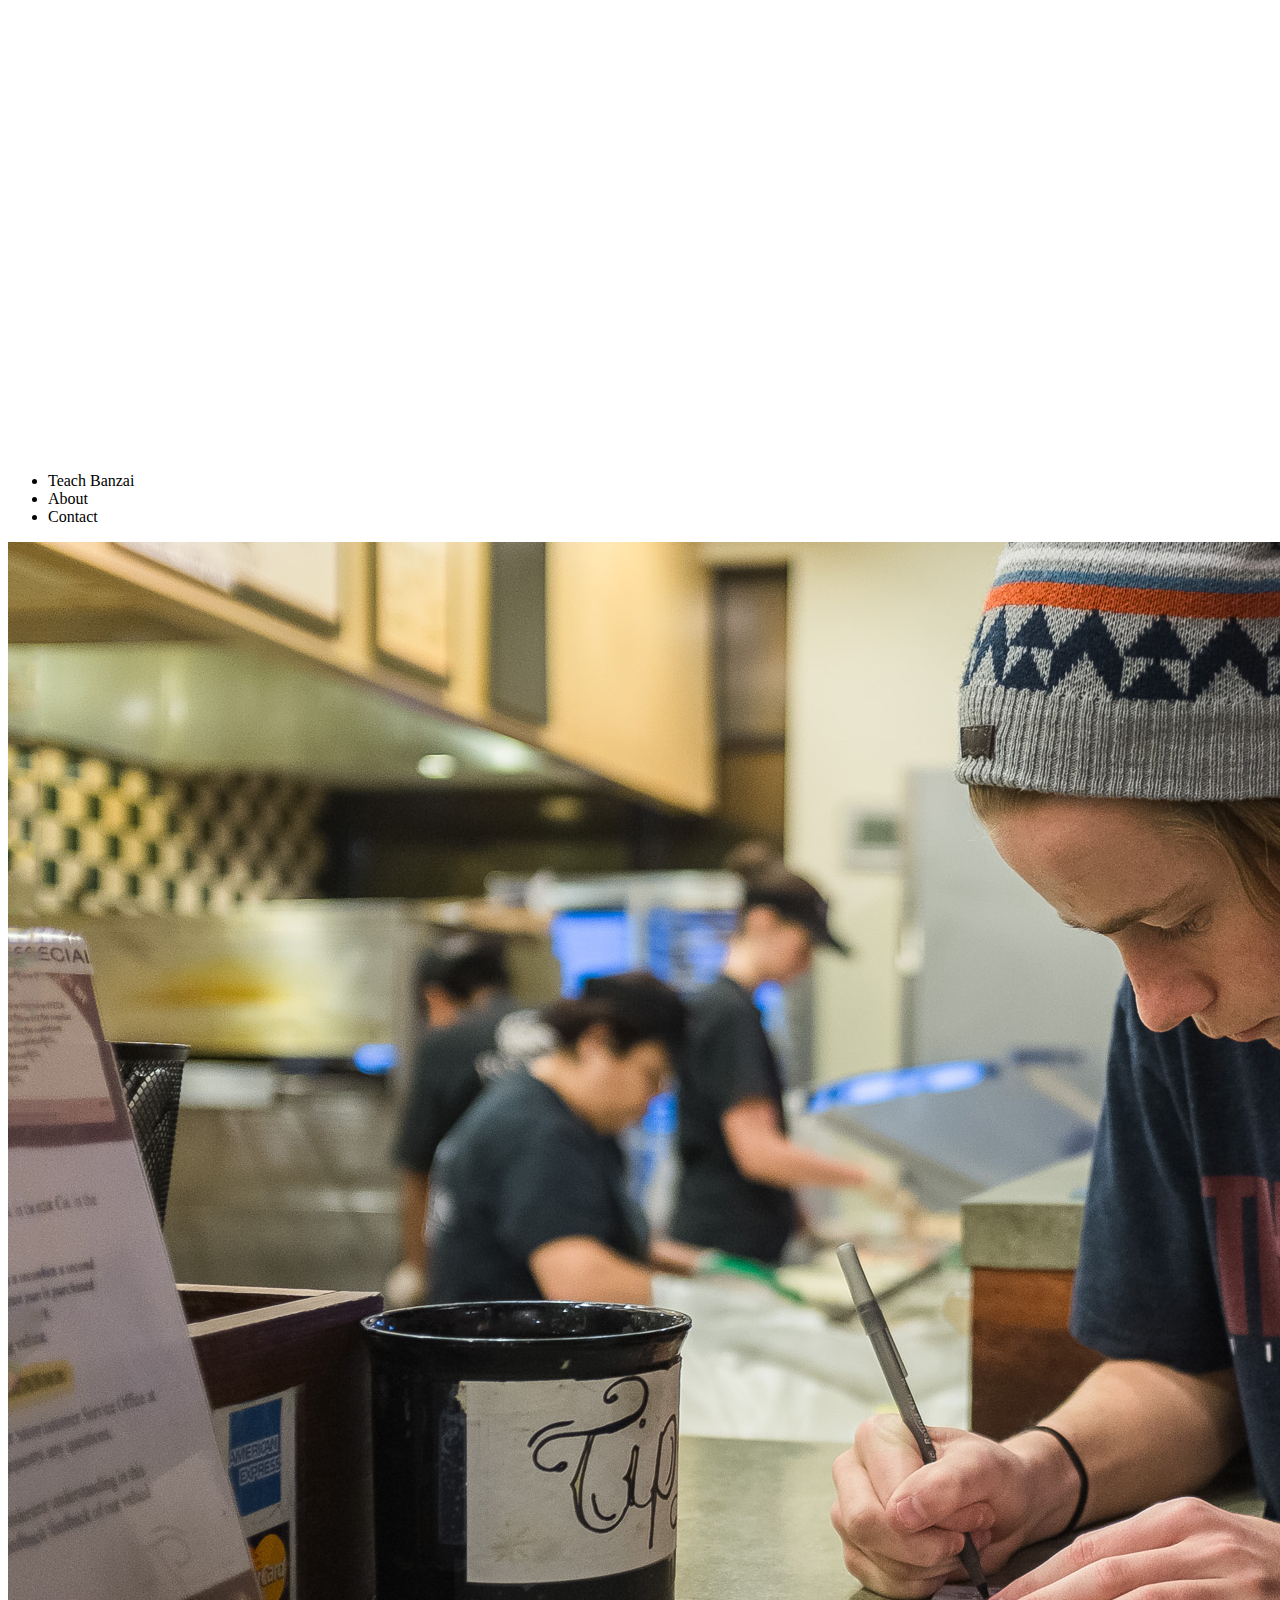
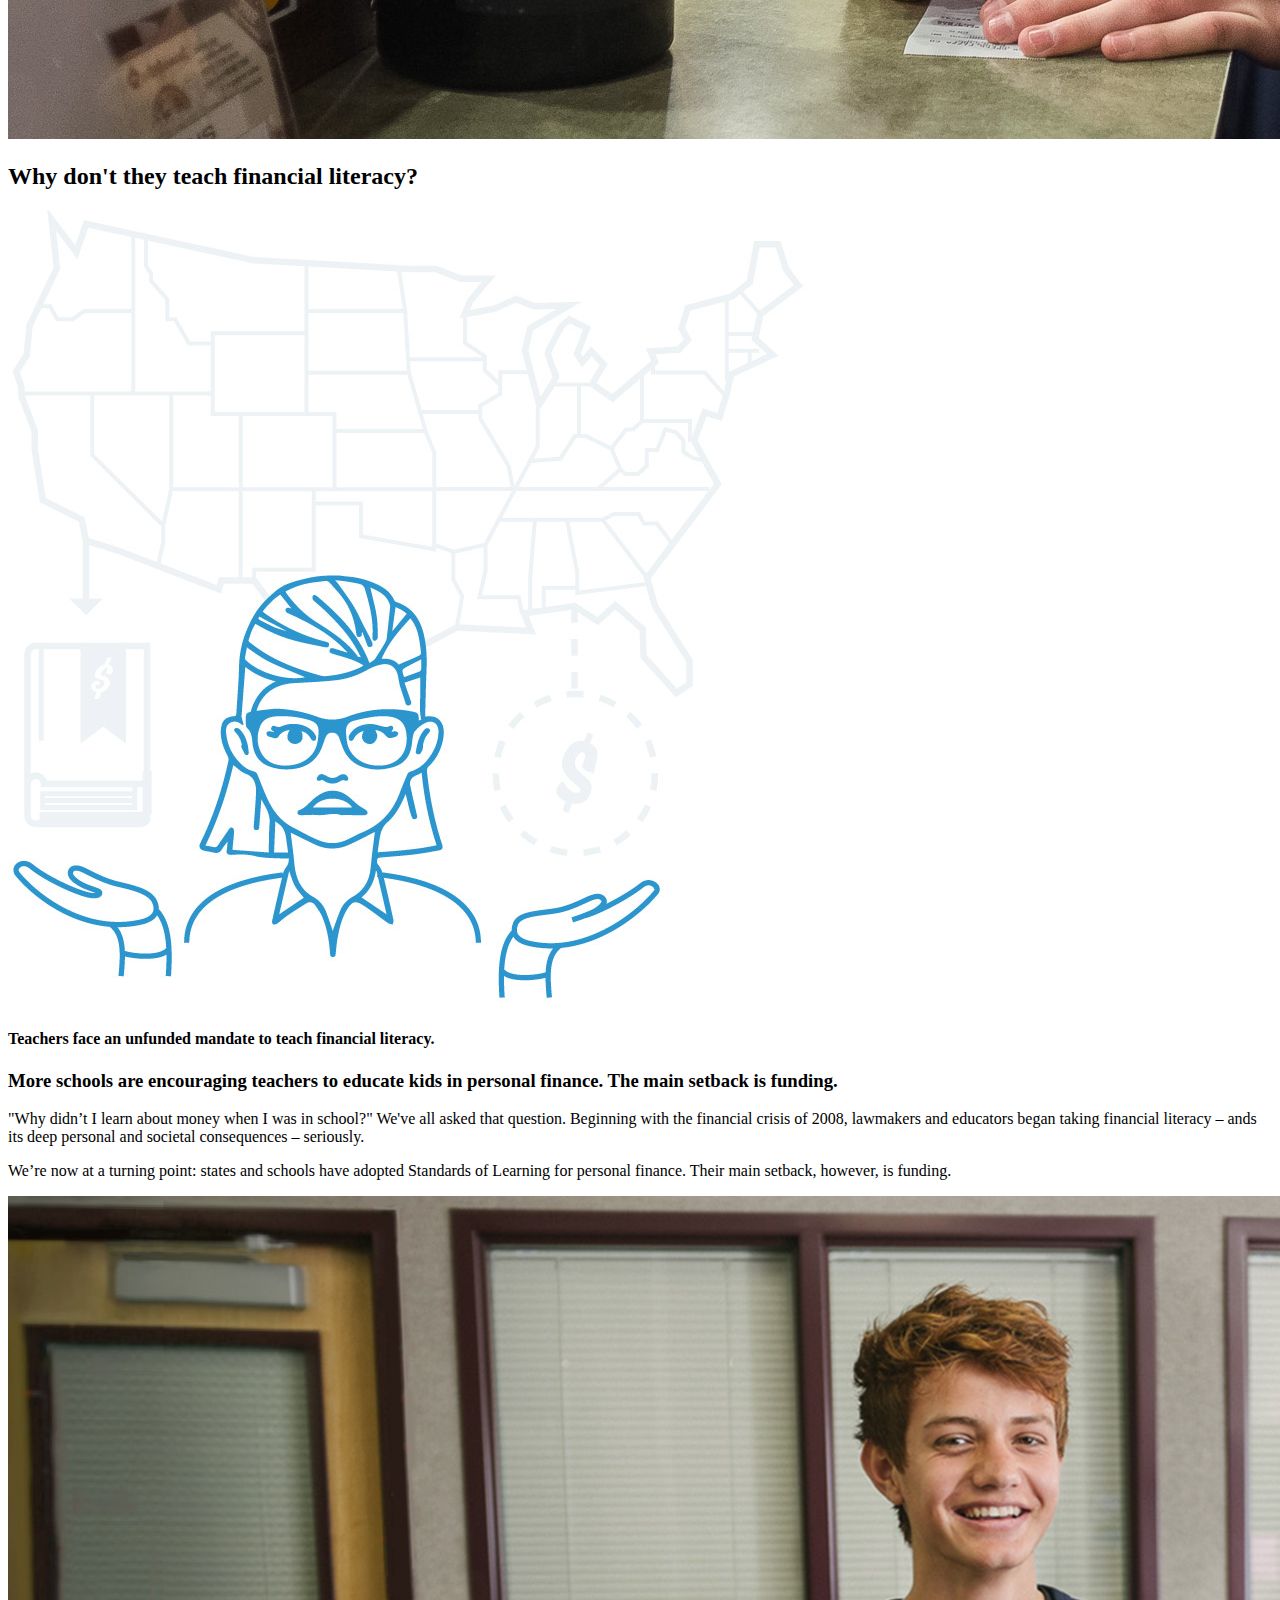
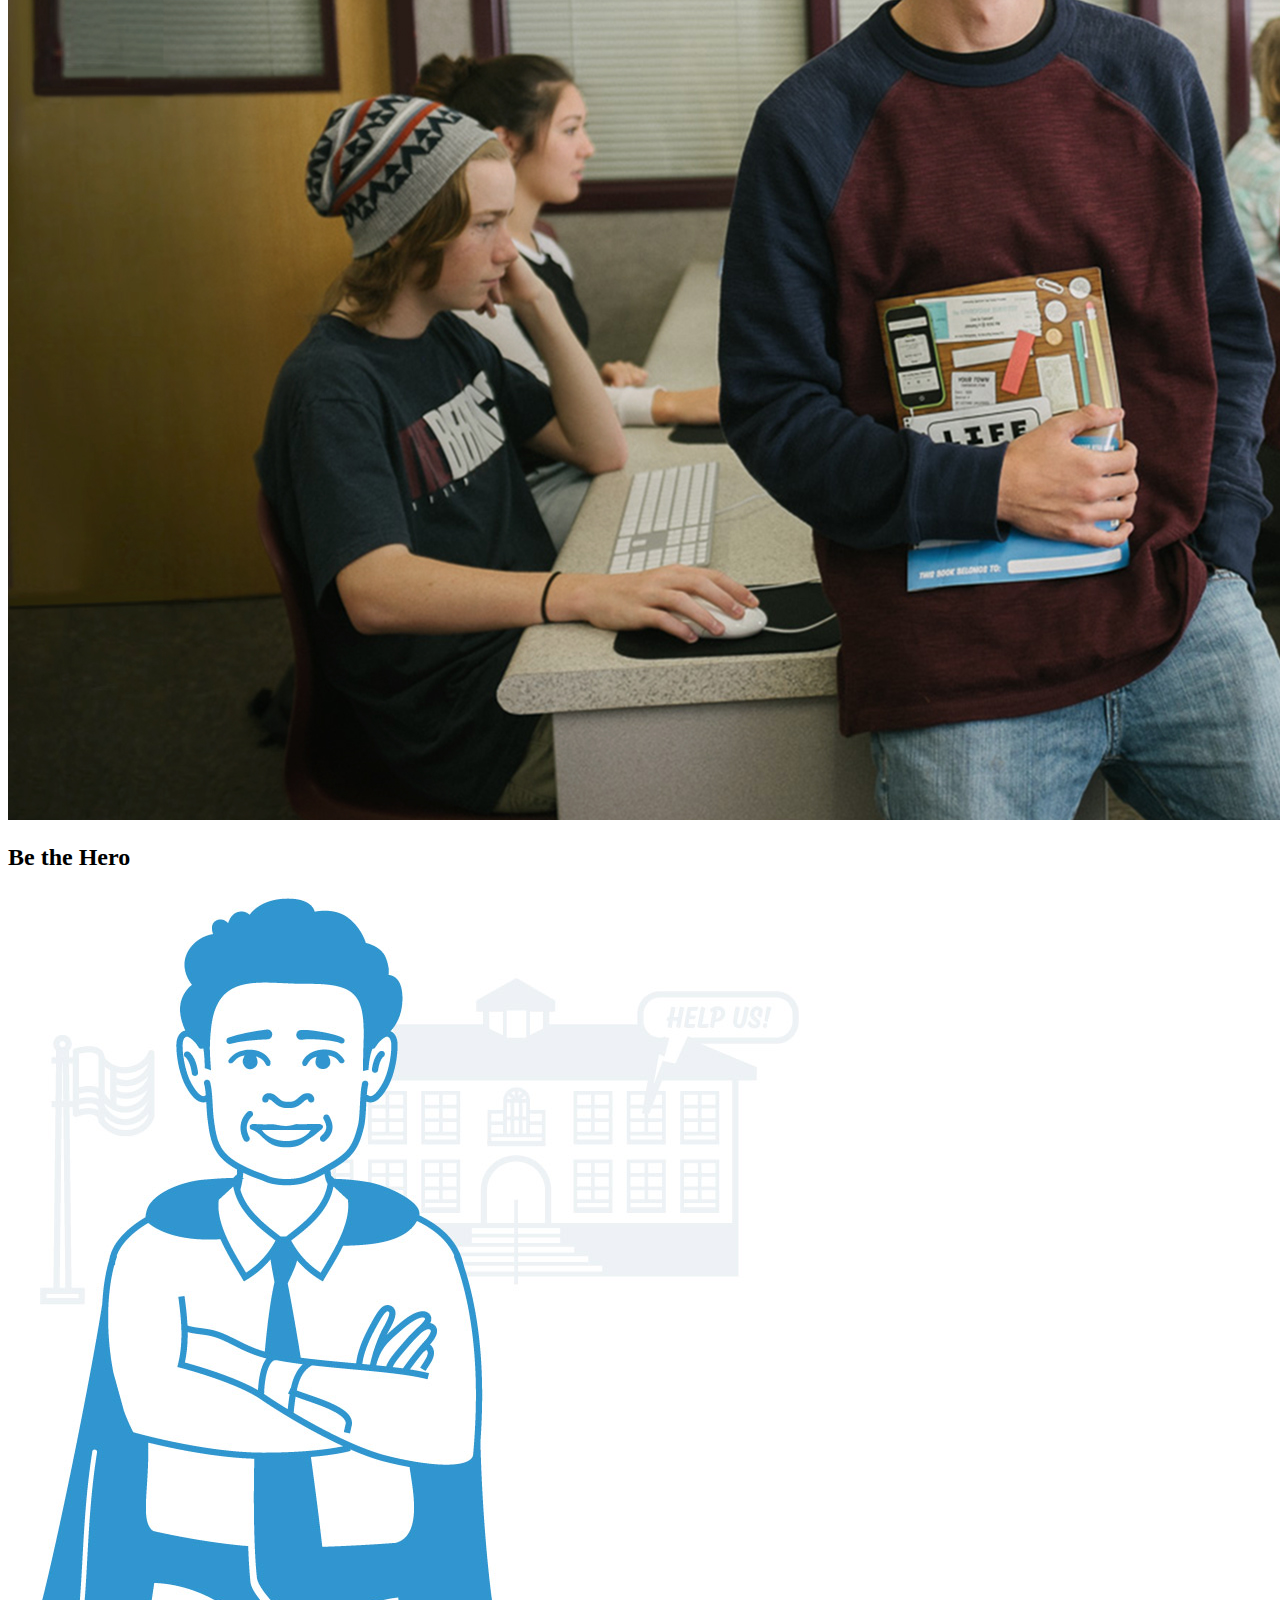
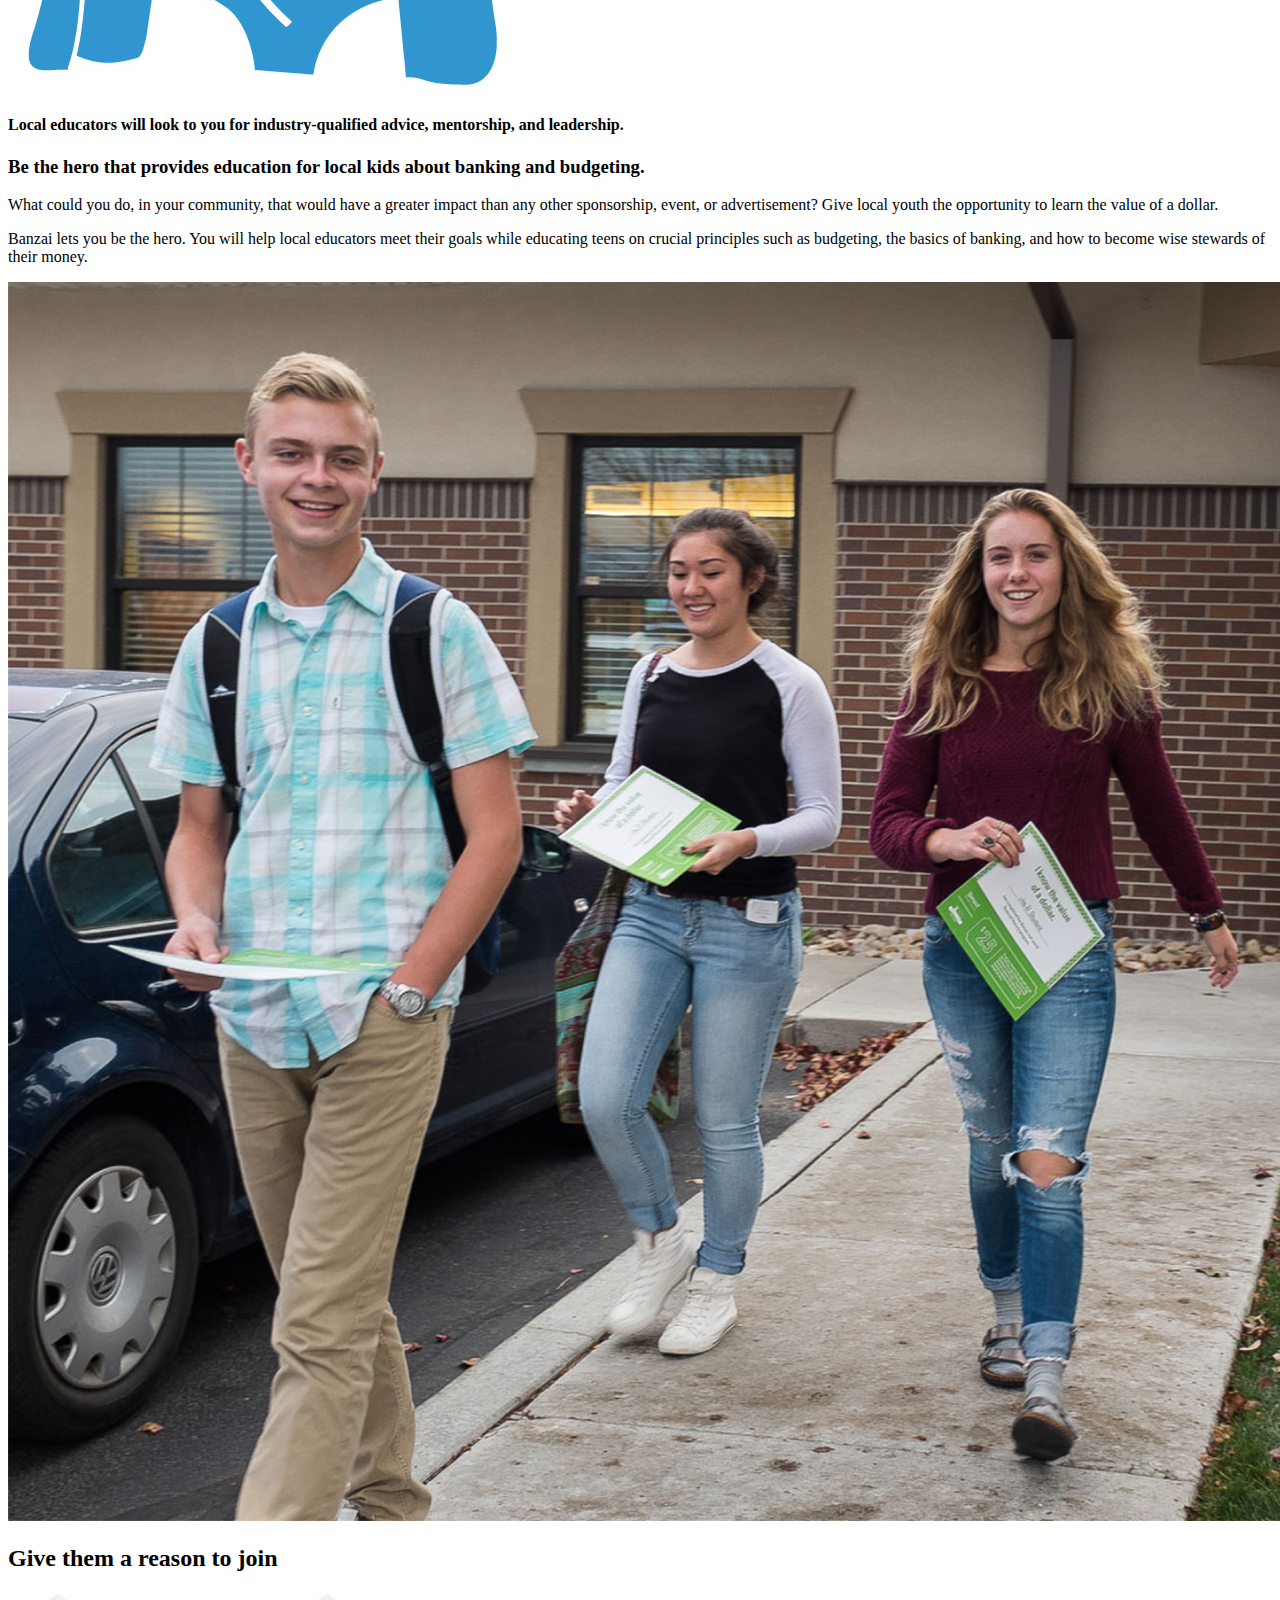
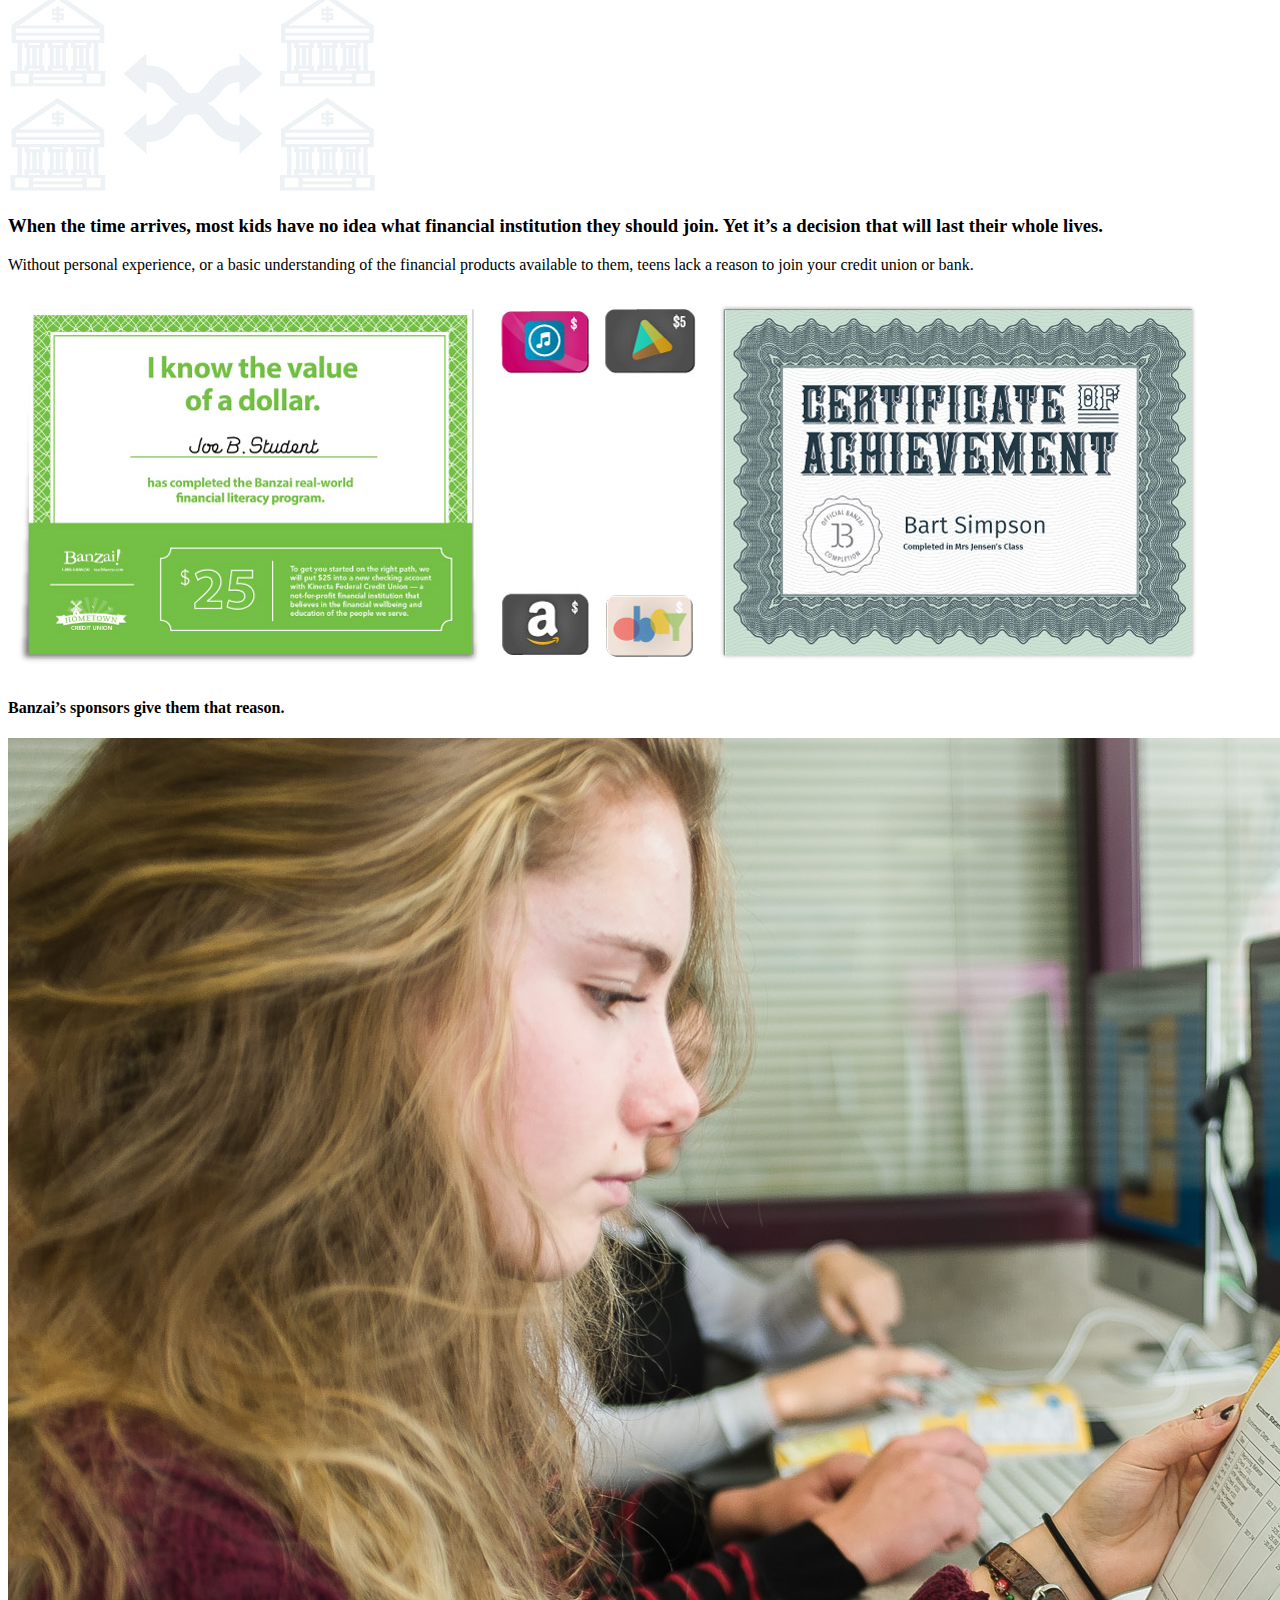
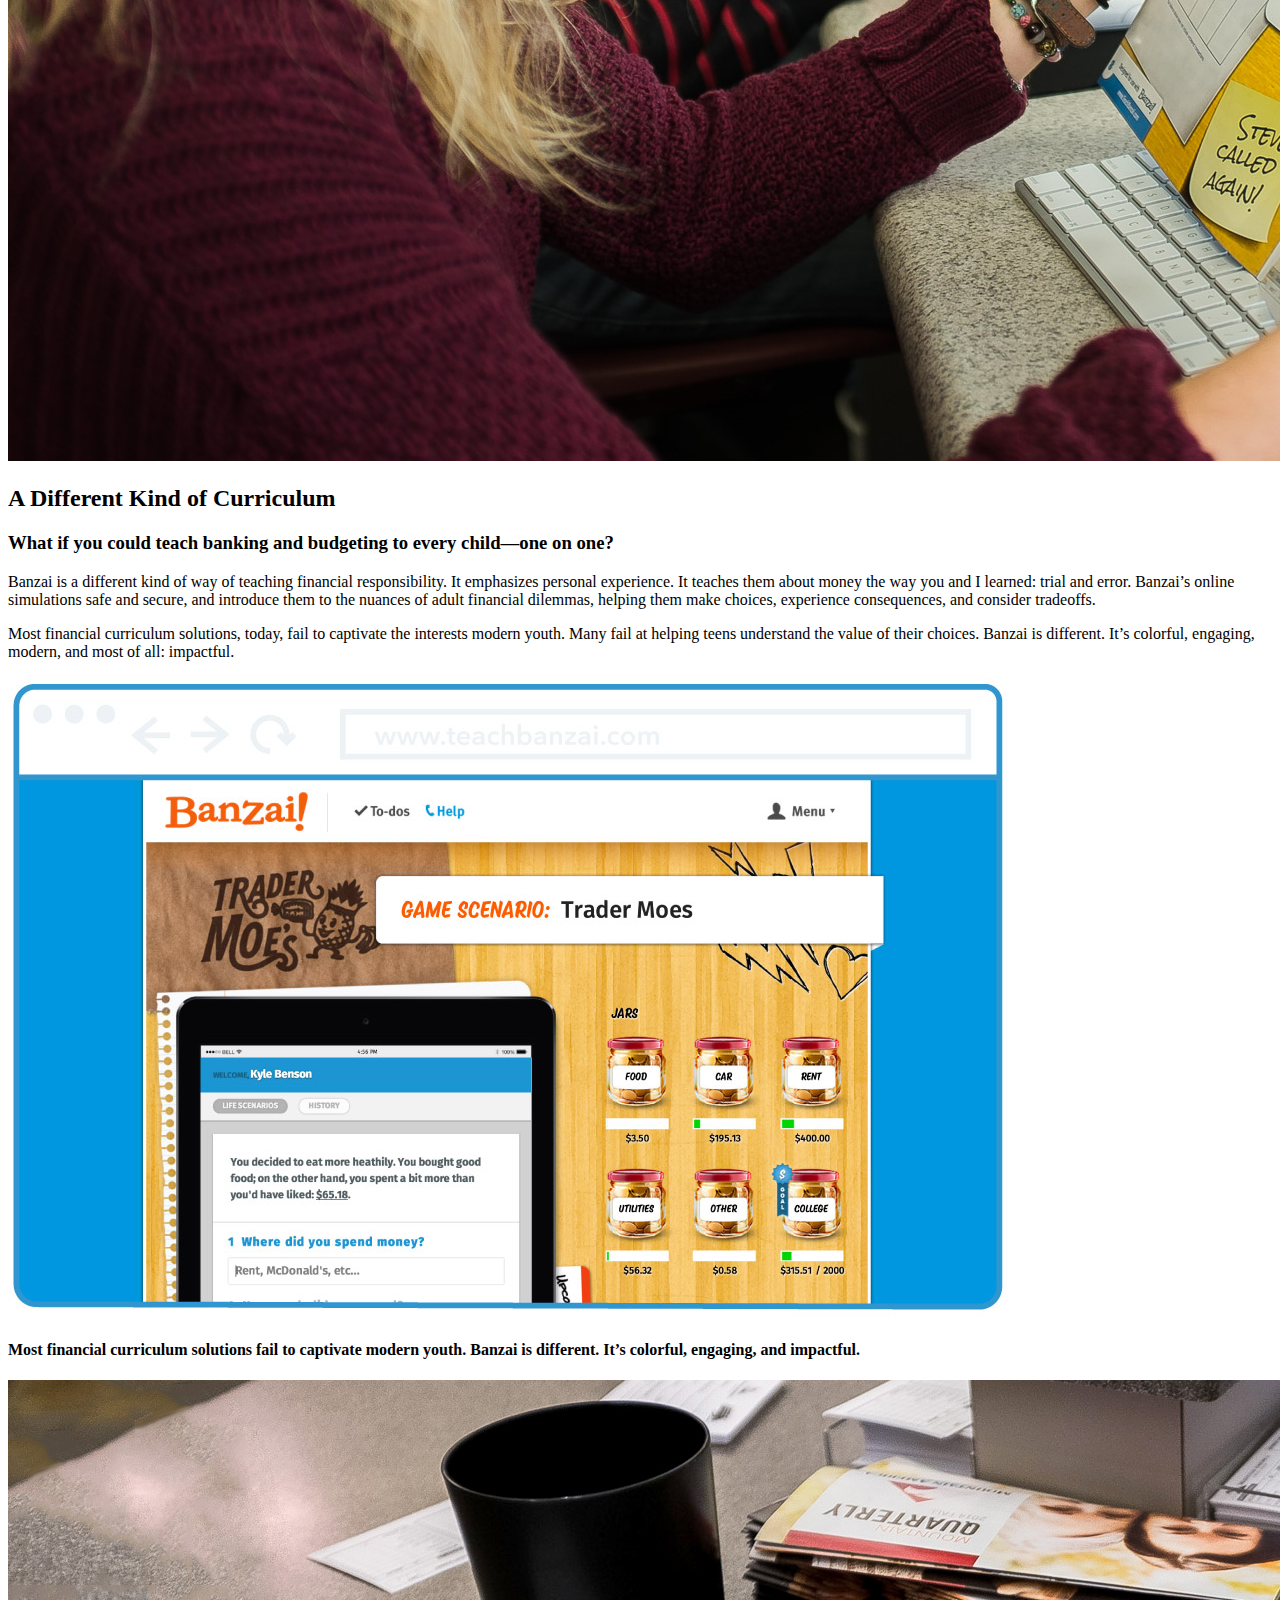
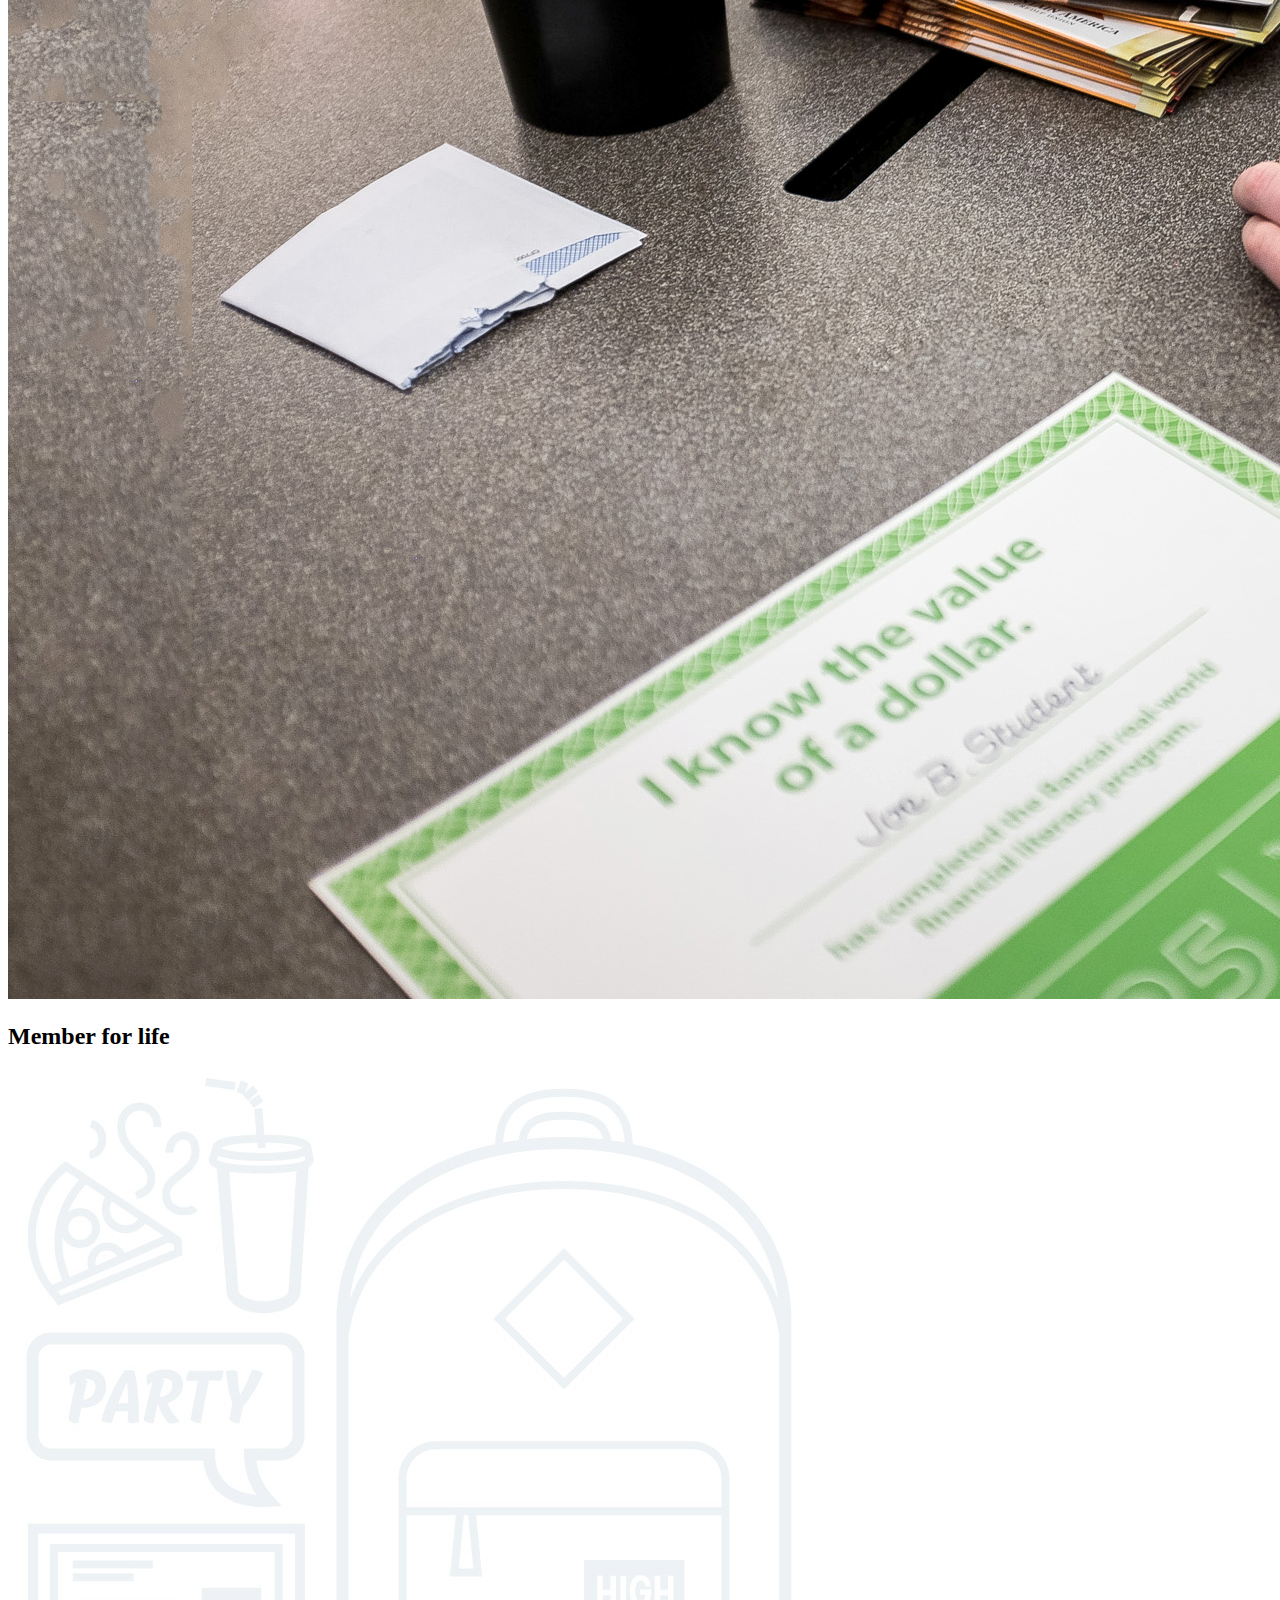
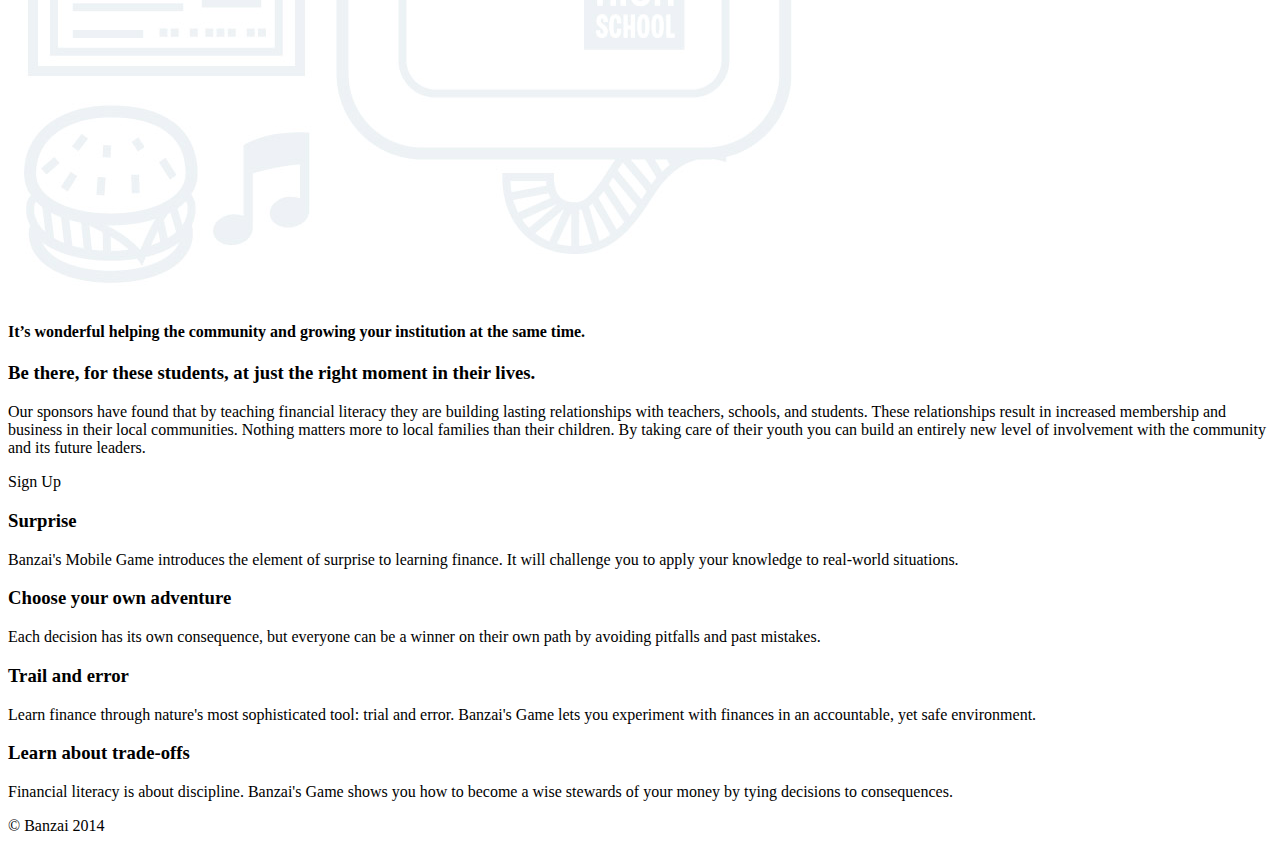
==== home.html @ 8061f5c5 "static site via php" ====
<!DOCTYPE html>
<html><head><meta http-equiv="Content-Type" content="text/html; charset=UTF-8">
    	<title>Banzai's The Game</title>
		
		<meta name="author" content="www.teachbanzai.com">
		<meta name="viewport" content="width=device-width initial-scale=1.0 maximum-scale=1.0 user-scalable=yes">
    	<link media="all" rel="stylesheet" href="http://www.kylewaynebenson.com/banzai/trial-sales/css/bootstrap.css">
    	<script src="./investigate_files/jquery.min.js"></script><style type="text/css"></style>
    	<script src="./investigate_files/carousel.js"></script>
	</head>
	<body class="home">
		<div class="wrap">
		<header class="header">
			<div class="container">
				<img class="logo" src="./investigate_files/logo.svg">
				<nav class="nav">
					<ul>
						<li><a>Teach Banzai</a></li>
						<li><a>About</a></li>
						<li><a>Contact</a></li>
					</ul>
				</nav>
			</div>
		</header>
		<article id="teach-financial-literacy">
			<section class="hero">
				<img src="./investigate_files/teach-financial-literacy.jpg">
				<div class="hero-text">
					<div class="container">
						<i class="bz bz-2x bz-book"></i>
						<h2 class="h1">Why don't they teach financial literacy?</h2>
					</div>
				</div>
			</section>
			<section class="container">
				<div class="row">
					<div class="col-md-7">
						<img class="max-width" src="./investigate_files/foot-financial-literacy.jpg">
						<div class="subtitle">
							<h4>Teachers face an unfunded mandate to teach financial literacy.</h4>
						</div>
					</div>
					<div class="col-md-5">
						<h3>More schools are encouraging teachers to educate kids in personal finance. The main setback is funding.
						</h3>
						<p>"Why didn’t I learn about money when I was in school?" We've all asked that question. Beginning with the financial crisis of 2008, lawmakers and educators began taking financial literacy – ands its deep personal and societal consequences – seriously.</p>
						<p>We’re now at a turning point: states and schools have adopted Standards of Learning for personal finance. Their main setback, however, is funding.</p>
					</div>
				</div>
			</section>
		</article>
		<article id="be-the-hero">
			<section class="hero">
				<img src="./investigate_files/be-the-hero.jpg">
				<div class="hero-text">
					<div class="container">
						<i class="bz bz-2x bz-banzai-favicon"></i>
						<h2 class="h1">Be the Hero</h2>
					</div>
				</div>
			</section>
			<section class="container">
				<div class="row">
					<div class="col-md-7">
						<img class="max-width" src="./investigate_files/foot-be-the-hero.jpg">
						<div class="subtitle">
							<h4>Local educators will look to you for industry-qualified advice, mentorship, and leadership.</h4>
						</div>
					</div>
					<div class="col-md-5">
						<h3>Be the hero that provides education for local kids about banking and budgeting.
						</h3>
						<p>What could you do, in your community, that would have a greater impact than any other sponsorship, event, or advertisement? Give local youth the opportunity to learn the value of a dollar.</p>
						<p>Banzai lets you be the hero. You will  help local educators meet their goals while educating teens on crucial principles such as budgeting, the basics of banking, and how to become wise stewards of their money.</p>
					</div>
				</div>
			</section>
		</article>
		<article id="reason-to-join">
			<section class="hero">
				<img src="./investigate_files/reason-to-join.jpg">
				<div class="hero-text">
					<div class="container">
						<i class="bz bz-2x bz-check"></i>
						<h2 class="h1">Give them a reason to join</h2>
					</div>
				</div>
			</section>
		<section class="container">
				<div class="top-box">
					<div class="row">
						<div class="col-sm-5">
							<img class="max-width" src="./investigate_files/top-reason-to-join.jpg">
						</div>
						<div class="col-sm-7">
							<h3>When the time arrives, most kids have no idea what financial institution they should join. Yet it’s a decision that will last their whole lives.
							</h3>
						</div>
					</div>
				</div>
				<p>Without personal experience, or a basic understanding of the financial products available to them, teens lack a reason to join your credit union or bank.</p>
			</section>
			<footer class="container">
				<img src="./investigate_files/foot-reason-to-join.jpg">
				<div class="footer-box">
					<h4>Banzai’s sponsors give them that reason.</h4>
				</div>
			</footer>
		</article>
		<article id="curriculum">
			<section class="hero">
				<img src="./investigate_files/curriculum.jpg">
				<div class="hero-text">
					<div class="container">
						<i class="bz bz-2x bz-rocket-launch"></i>
						<h2 class="h1">A Different Kind of Curriculum</h2>
					</div>
				</div>
			</section>
			<section class="container">
				<div class="row">
					<div class="col-md-5">
						<h3>What if you could teach banking and budgeting to every child—one on one?
						</h3>
						<p>Banzai is a different kind of way of teaching financial responsibility. It emphasizes personal experience. It teaches them about money the way you and I learned: trial and error. Banzai’s online simulations safe and secure, and introduce them to the nuances of adult financial dilemmas, helping them make choices, experience consequences, and consider tradeoffs.</p>
						<p>Most financial curriculum solutions, today, fail to captivate the interests modern youth. Many fail at helping teens understand the value of their choices. Banzai is different. It’s colorful, engaging, modern, and most of all: impactful.</p>
					</div>
					<div class="col-md-7">
						<img src="./investigate_files/foot-curriculum.jpg">
						<div class="subtitle">
							<h4>Most financial curriculum 
							solutions fail to captivate modern youth. Banzai is different. It’s colorful, engaging, and impactful.</h4>
						</div>
					</div>
				</div>
			</section>
		</article>
		<article id="member-for-life">
			<section class="hero">
				<img src="./investigate_files/member-for-life.jpg">
				<div class="hero-text">
					<div class="container">
						<i class="bz bz-2x bz-heart"></i>
						<h2 class="h1">Member for life</h2>
					</div>
				</div>
			</section>
			<section class="container">
				<div class="row">
					<div class="col-md-7">
						<img class="max-width" src="./investigate_files/foot-life.jpg">
						<div class="subtitle">
							<h4>It’s wonderful helping the community and growing your institution at the same time.</h4>
						</div>
					</div>
					<div class="col-md-5">
						<h3>Be there, for these students, at just the right moment in their lives.
						</h3>
						<p>Our sponsors have found that by teaching financial literacy they are building lasting relationships with teachers, schools, and students. These relationships result in increased membership and business in their local communities. Nothing matters more to local families than their children. By taking care of their youth you can build an entirely new level of involvement with the community and its future leaders.</p>
					</div>
				</div>
			</section>
		</article>
		<footer class="footer-email">
			<div class="container">
				<section class="box">
					<a class="btn btn-xl">Sign Up</a>
				</section><!-- End Box -->
			</div>
		</footer>
		<footer class="footer-faq">
			<div class="container">
				<h3>Surprise</h3>
				<p>Banzai's Mobile Game introduces the element of surprise to learning finance. It will challenge you to apply your knowledge to real-world situations.</p>
				<h3>Choose your own adventure</h3>
				<p>Each decision has its own consequence, but everyone can  be a winner on their own path by avoiding pitfalls and past mistakes.</p>
				<h3>Trail and error</h3>
				<p>Learn finance through nature's most sophisticated tool: trial and error. Banzai's Game lets you experiment with finances in an accountable, yet safe environment.</p>
				<h3>Learn about trade-offs</h3>
				<p>Financial literacy is about discipline. Banzai's Game shows you how to become a wise stewards of your money by tying decisions to consequences.</p>
			</div>
			<p class="copy text-center">© Banzai 2014</p>
		</footer>
	</div>
	
</body></html>
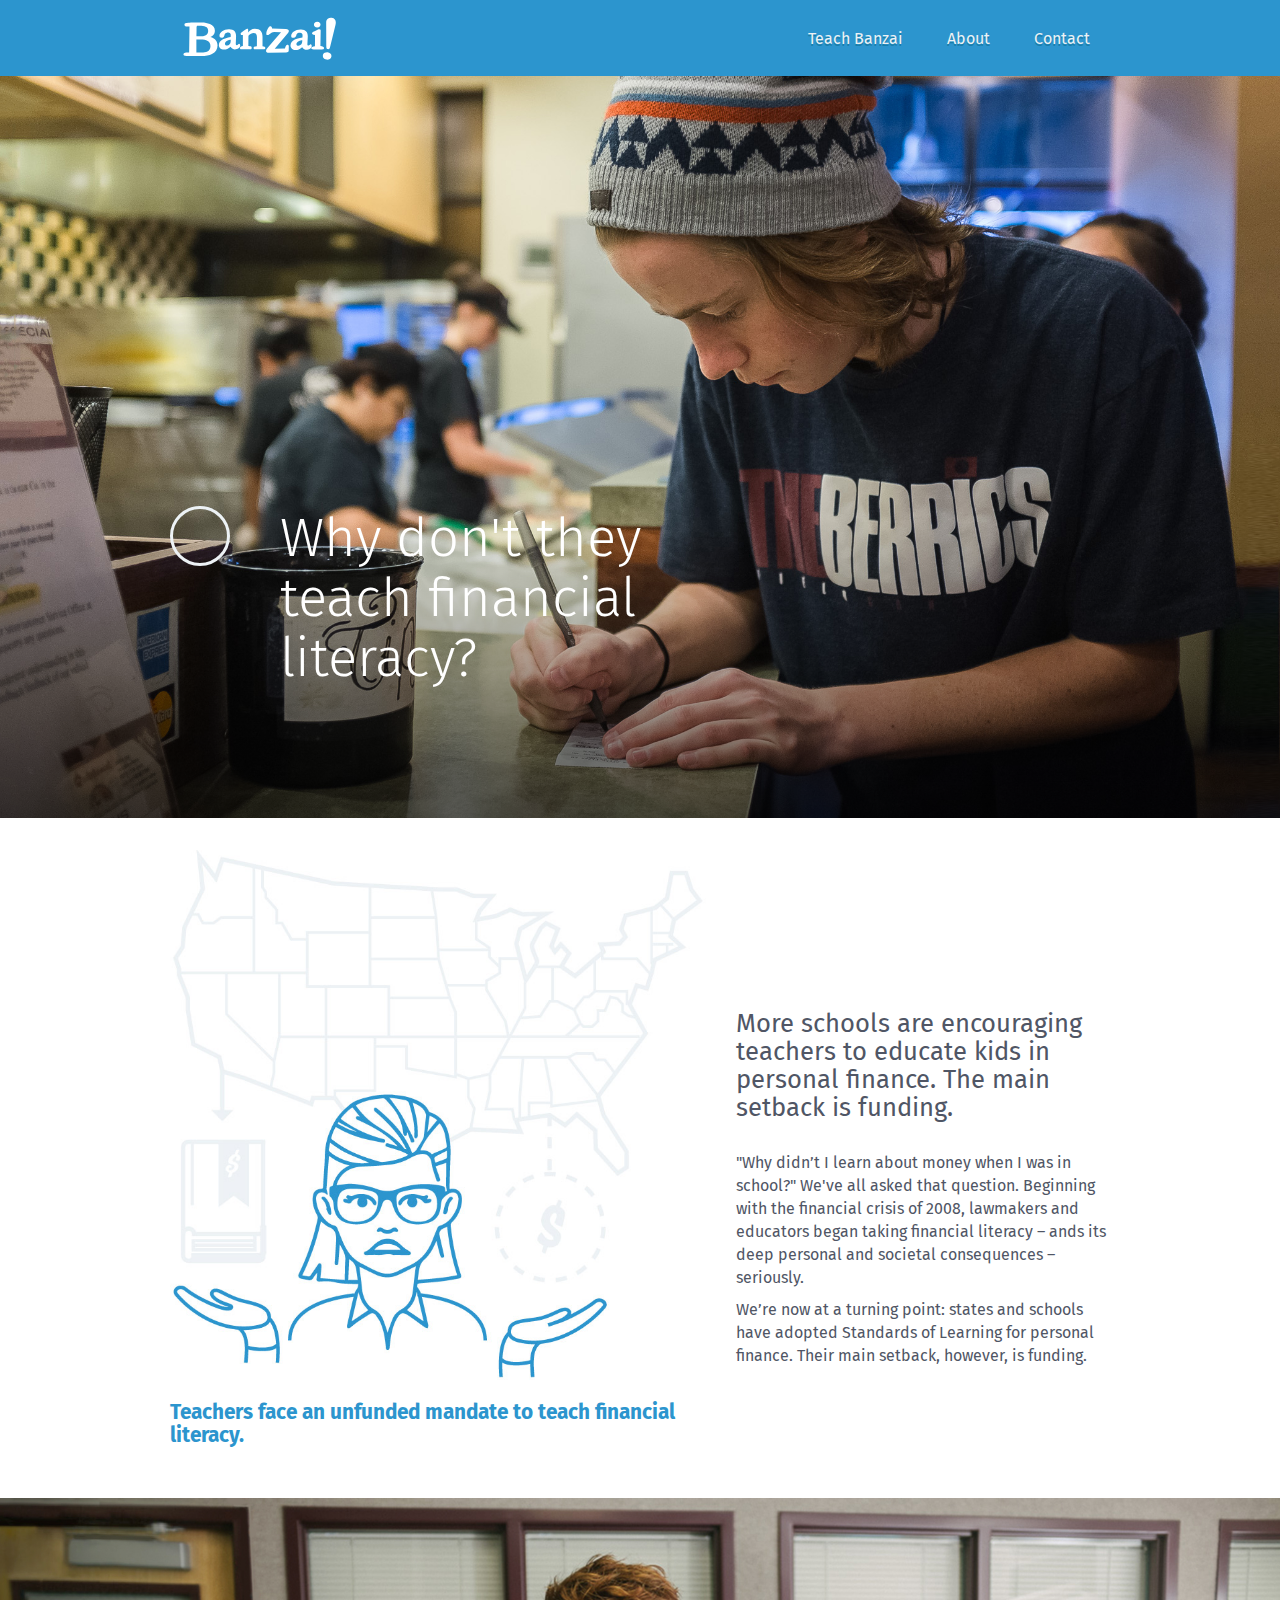
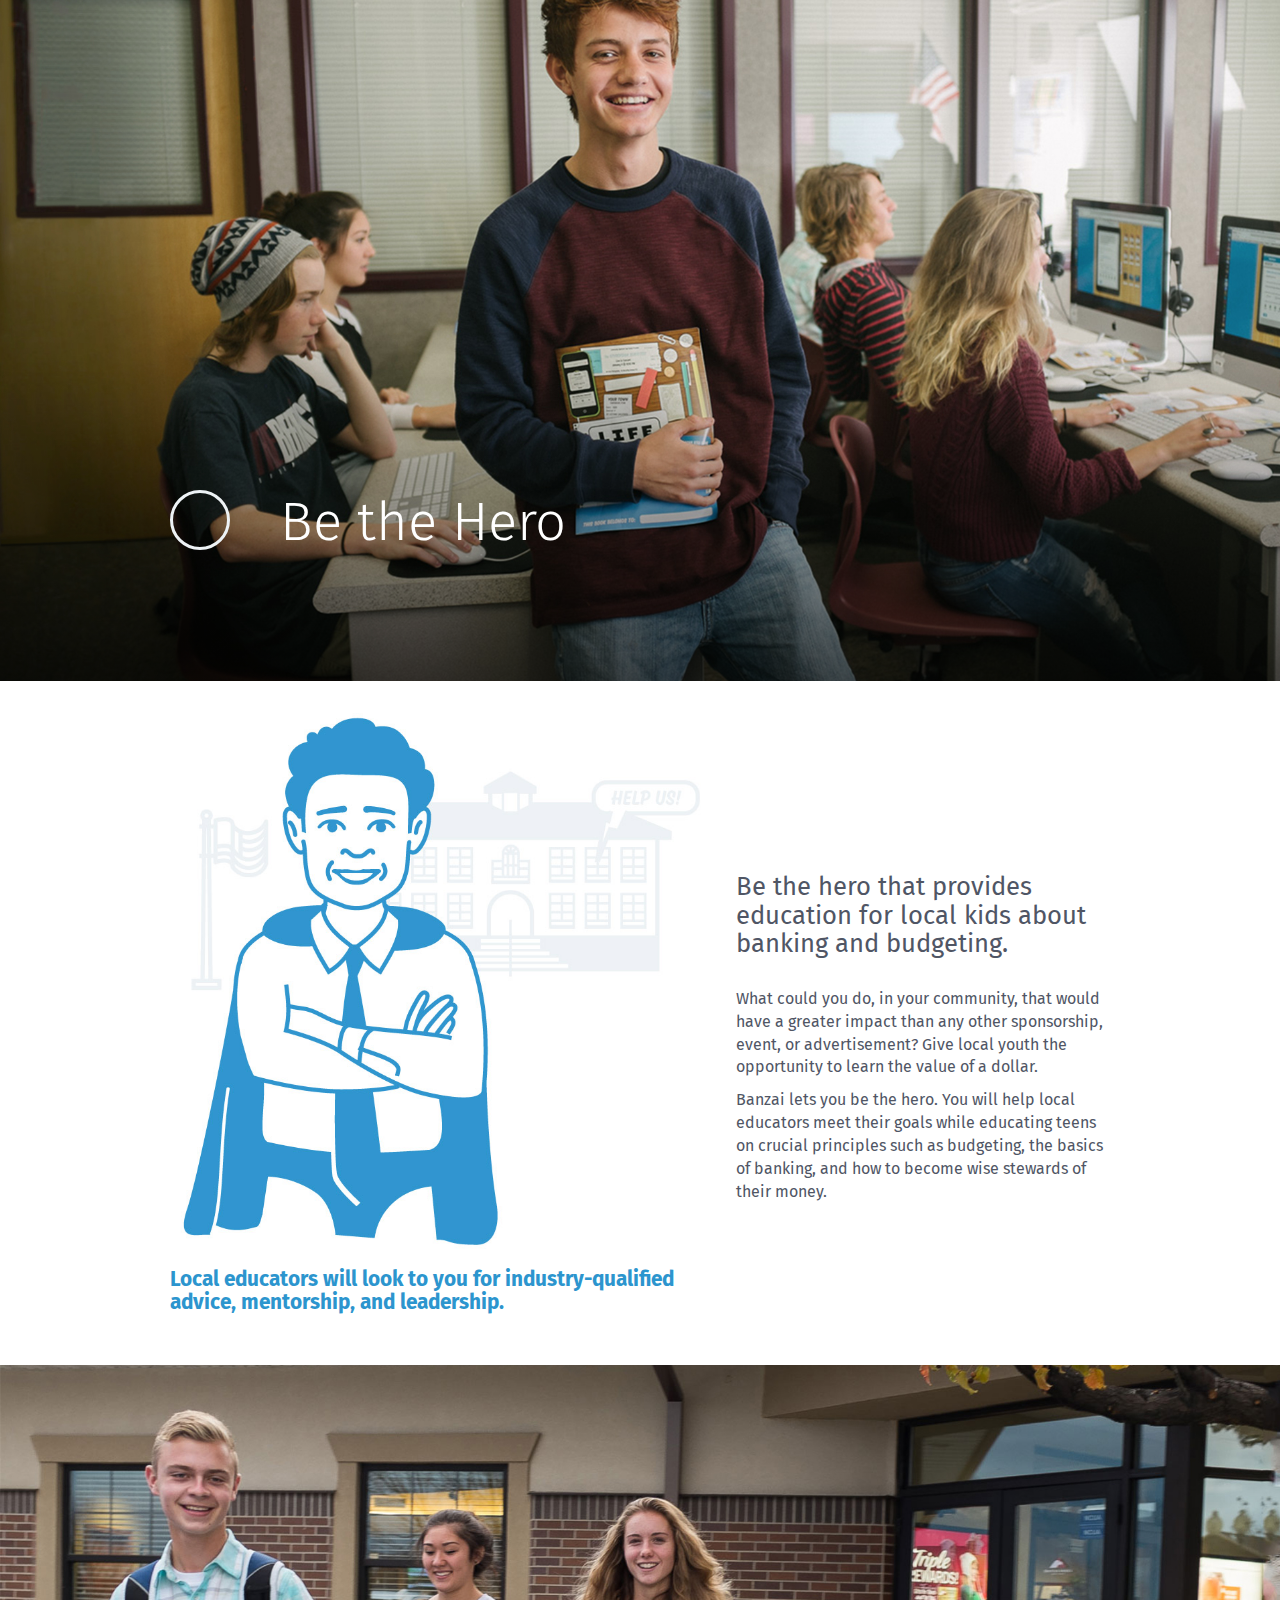
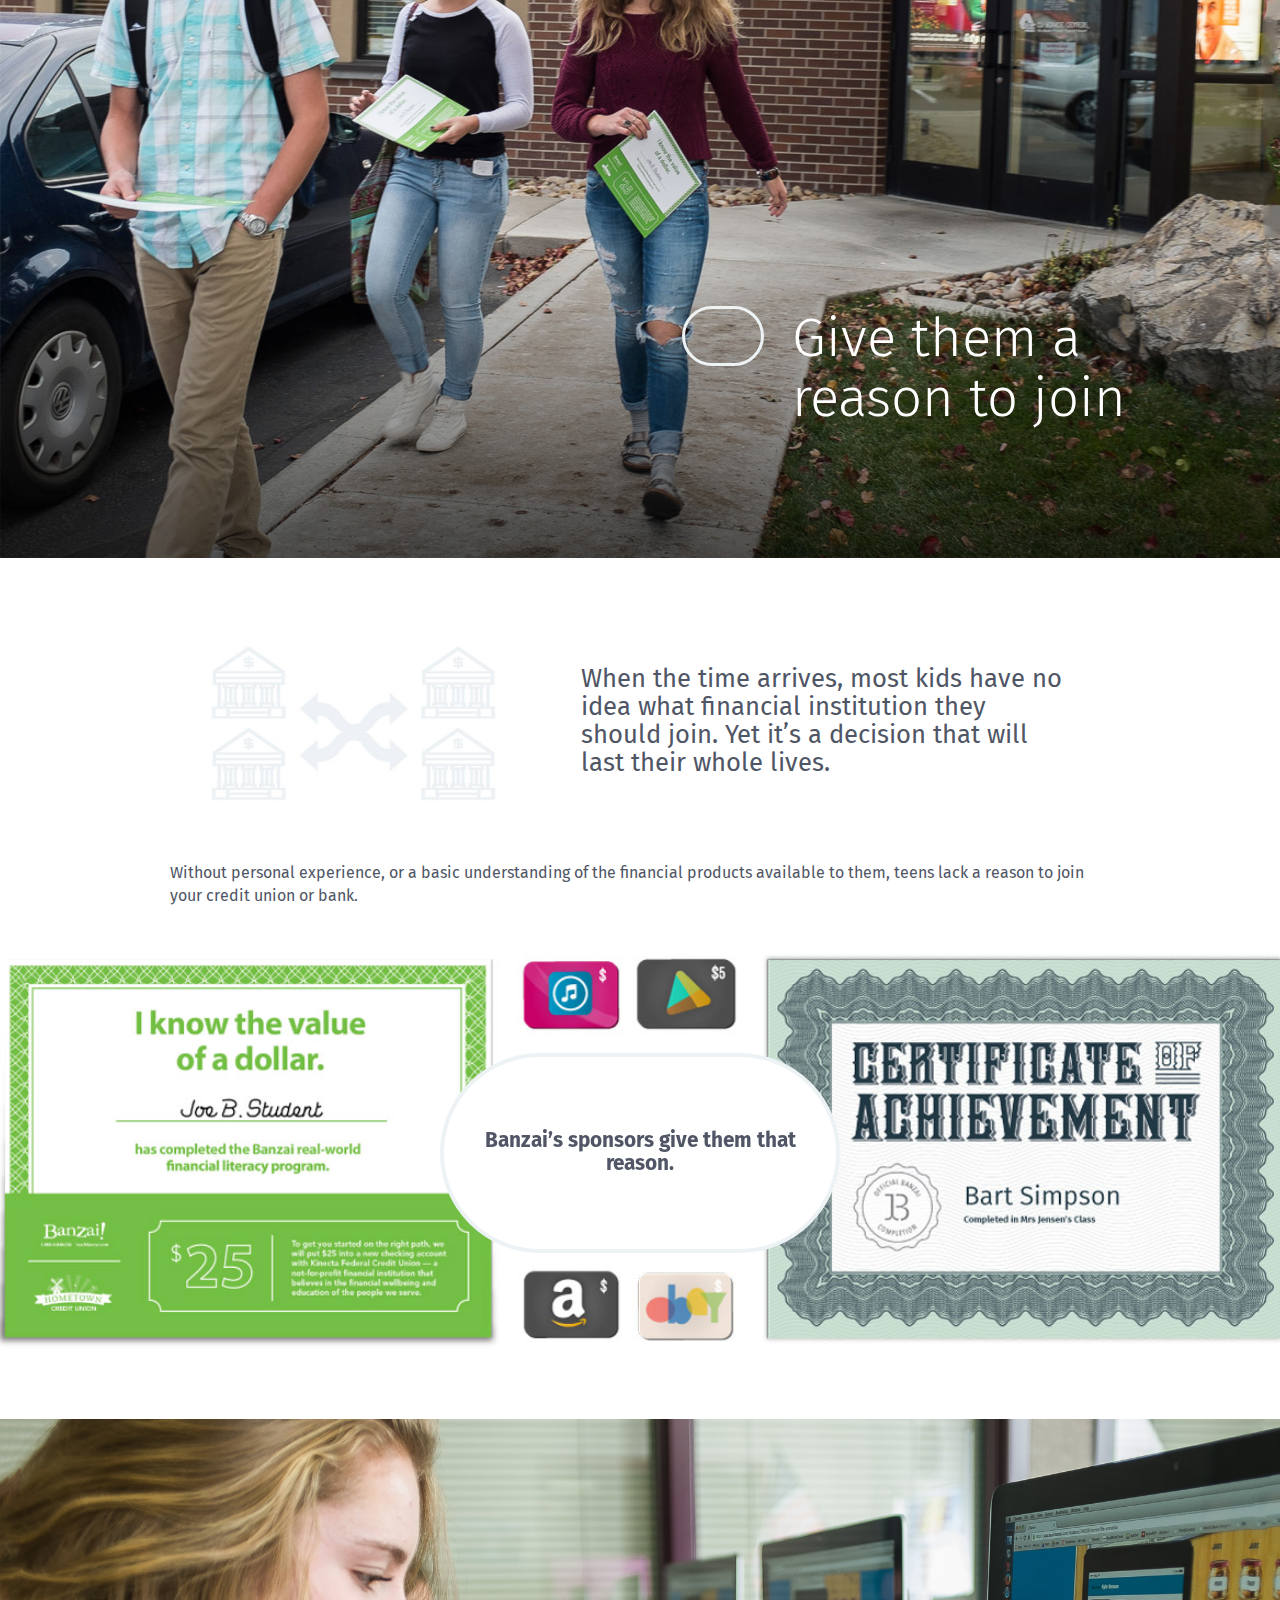
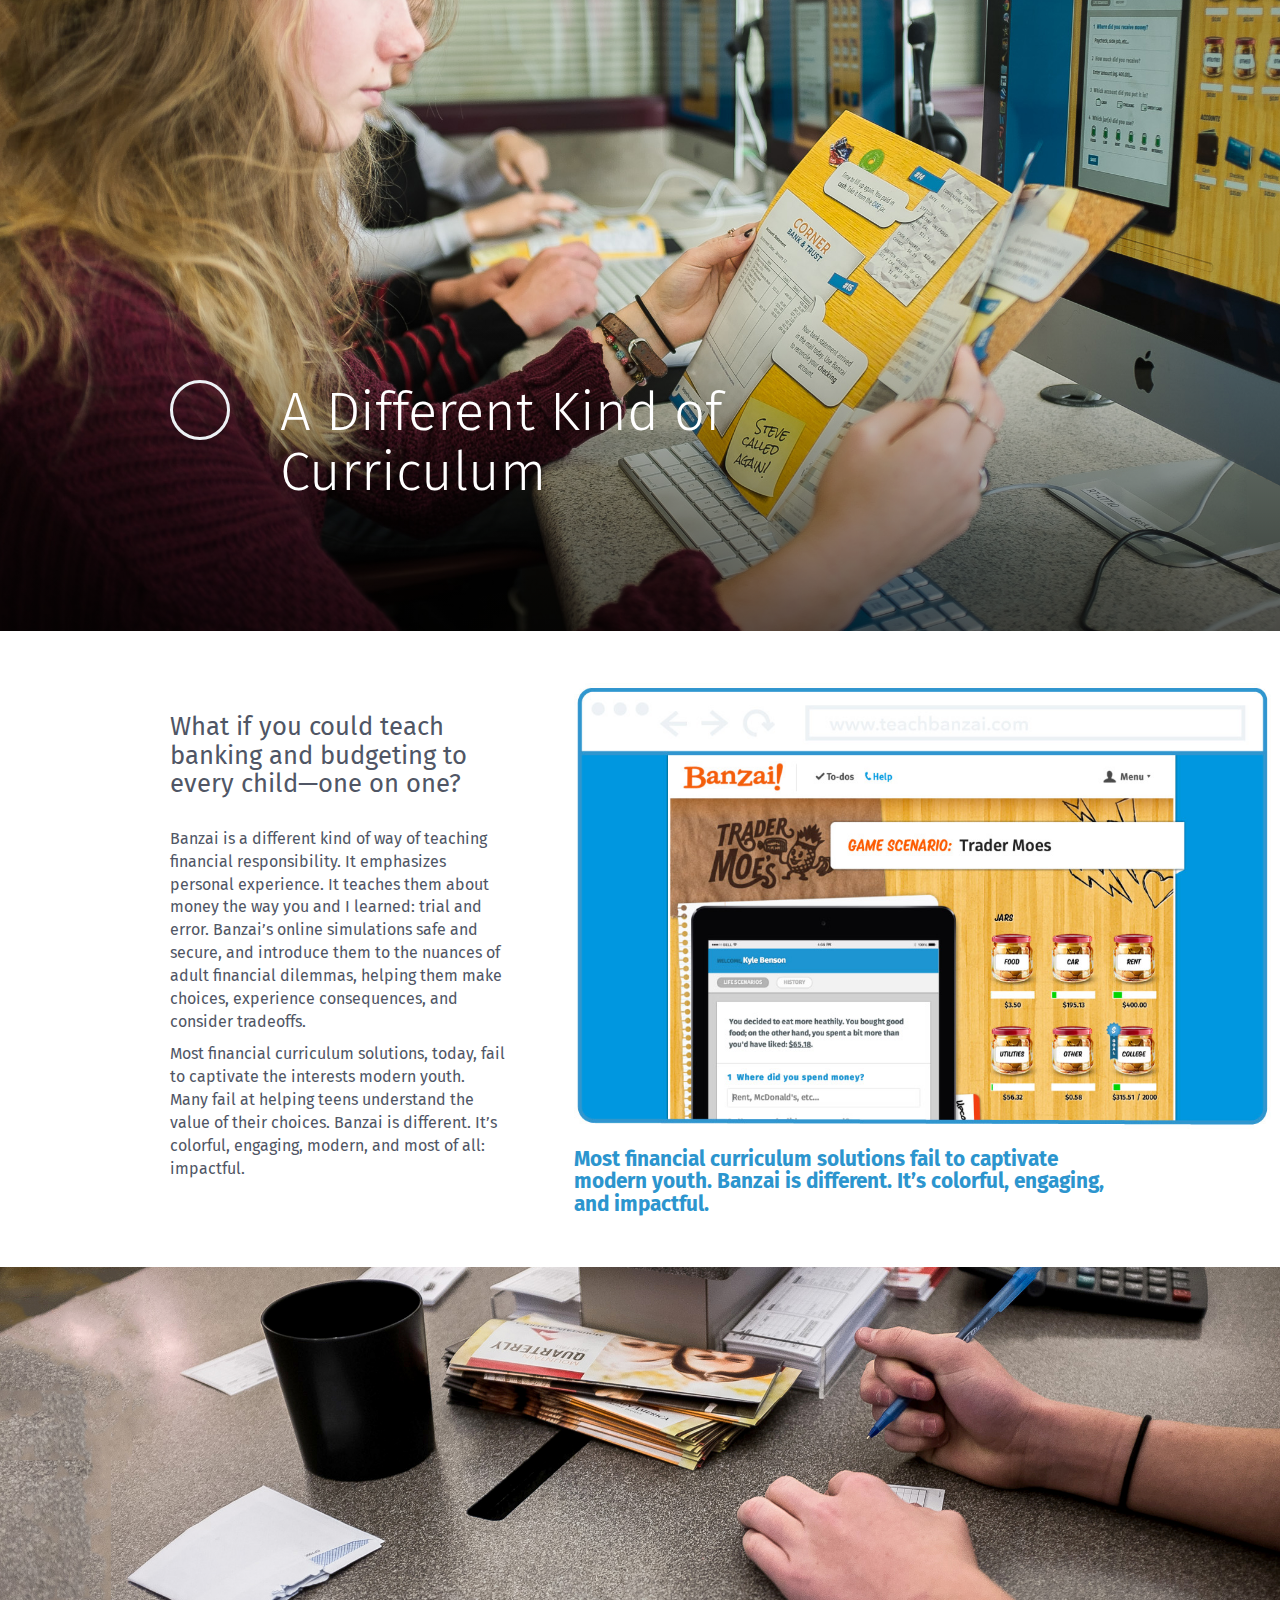
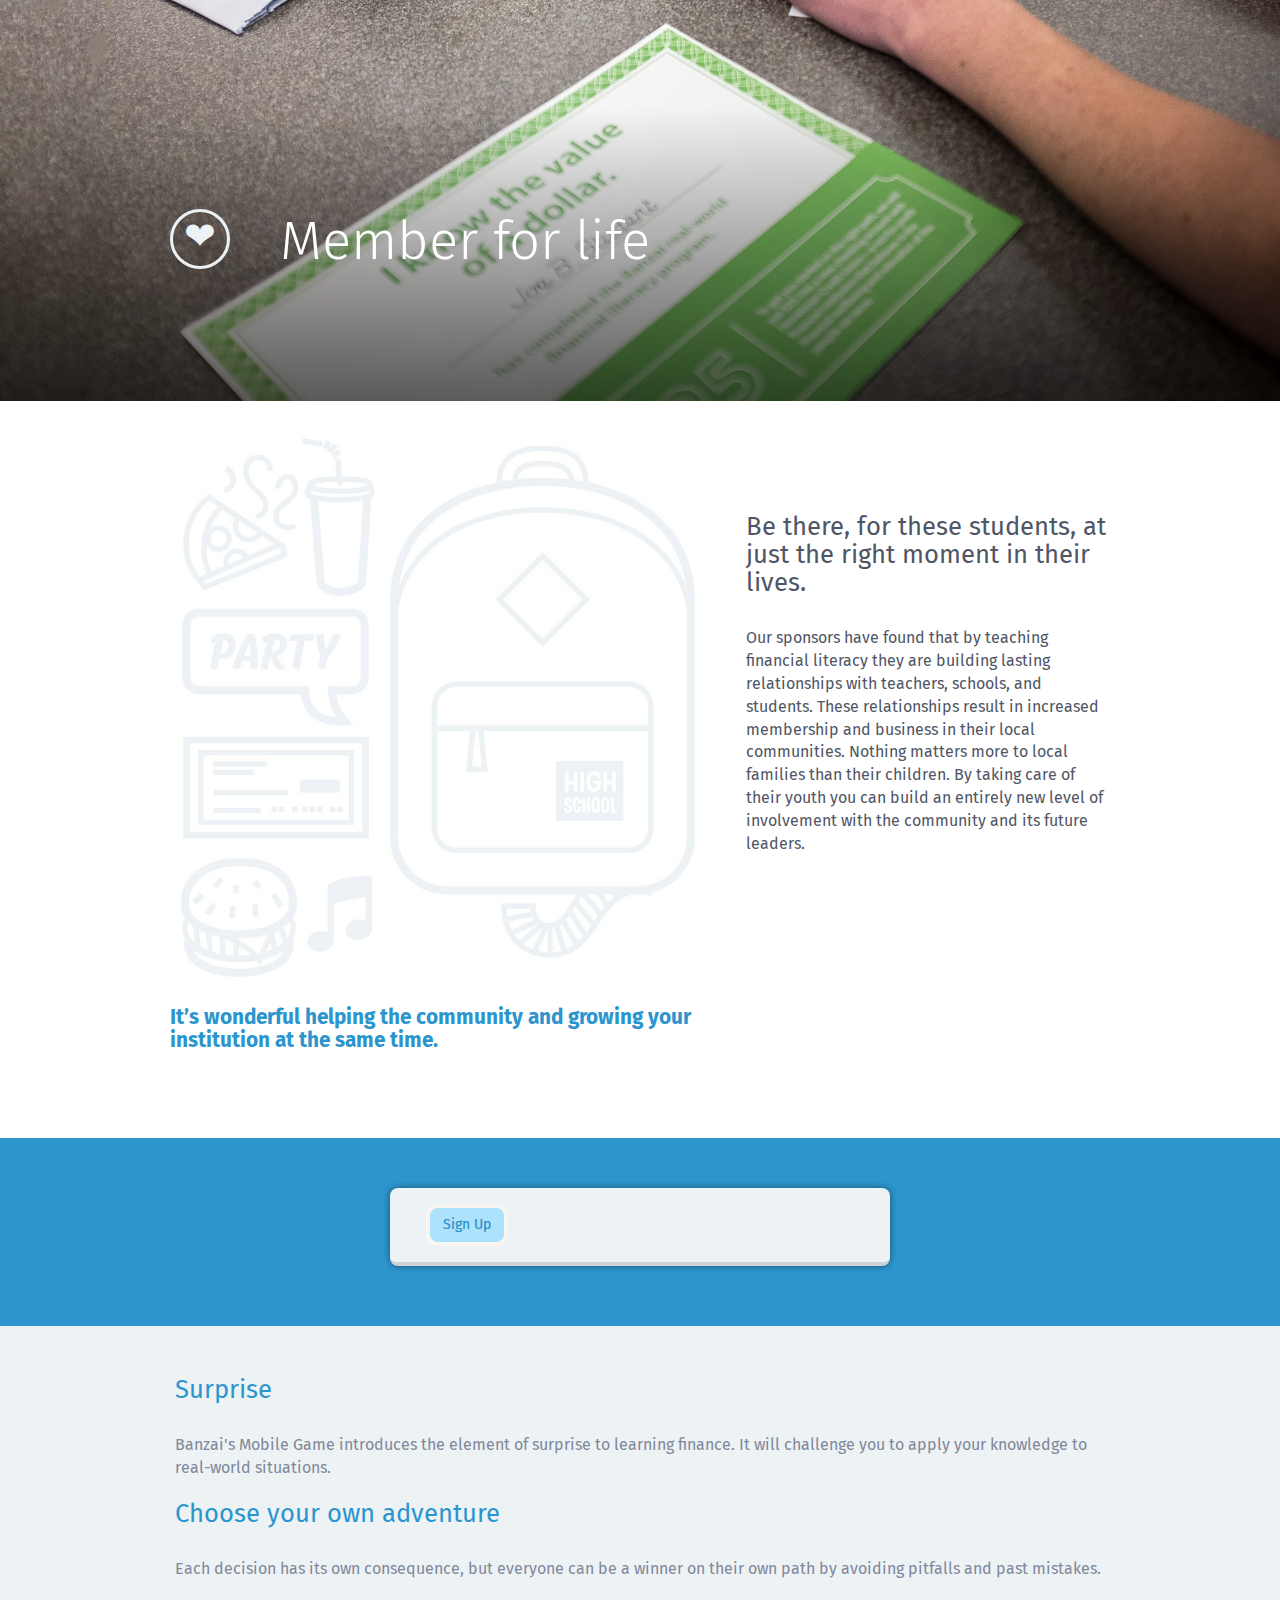
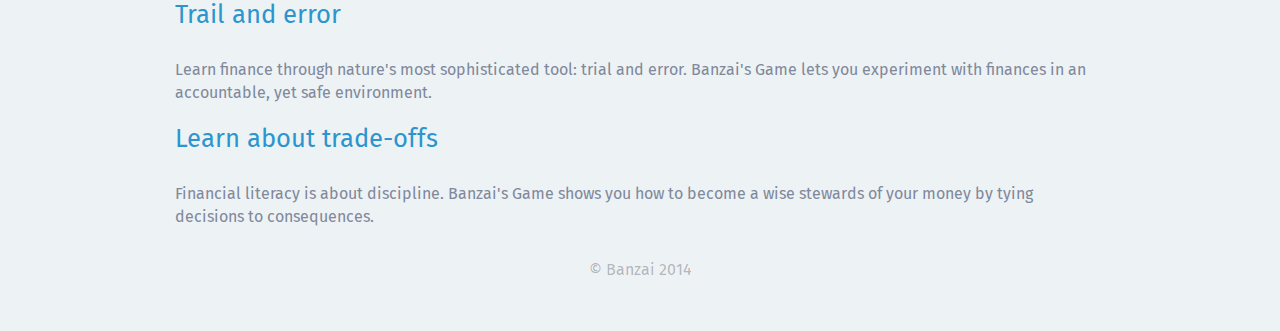
==== commit a015b447: "font and css" ====
--- a/home.html
+++ b/home.html
@@ -4,7 +4,7 @@
 		
 		<meta name="author" content="www.teachbanzai.com">
 		<meta name="viewport" content="width=device-width initial-scale=1.0 maximum-scale=1.0 user-scalable=yes">
-    	<link media="all" rel="stylesheet" href="http://www.kylewaynebenson.com/banzai/trial-sales/css/bootstrap.css">
+    	<link media="all" rel="stylesheet" href="./investigate_files/bootstrap.css">
     	<script src="./investigate_files/jquery.min.js"></script><style type="text/css"></style>
     	<script src="./investigate_files/carousel.js"></script>
 	</head>
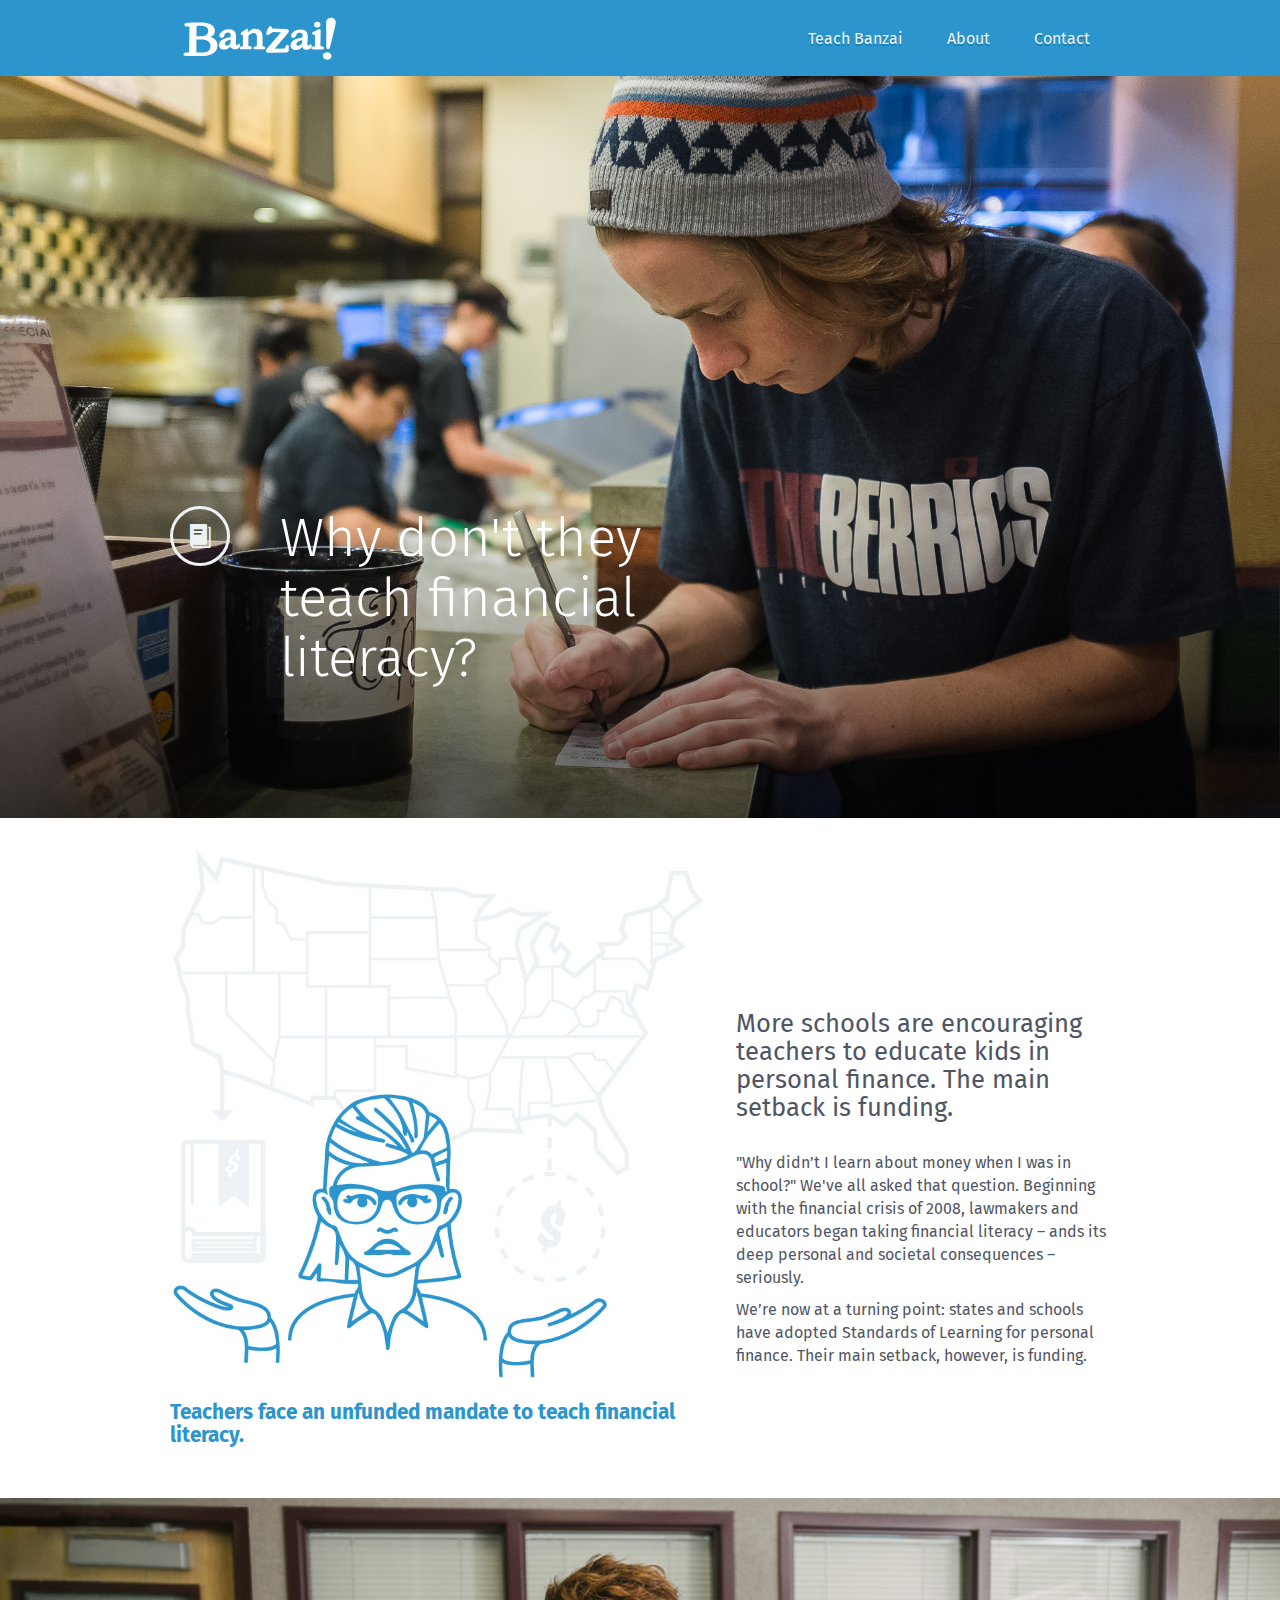
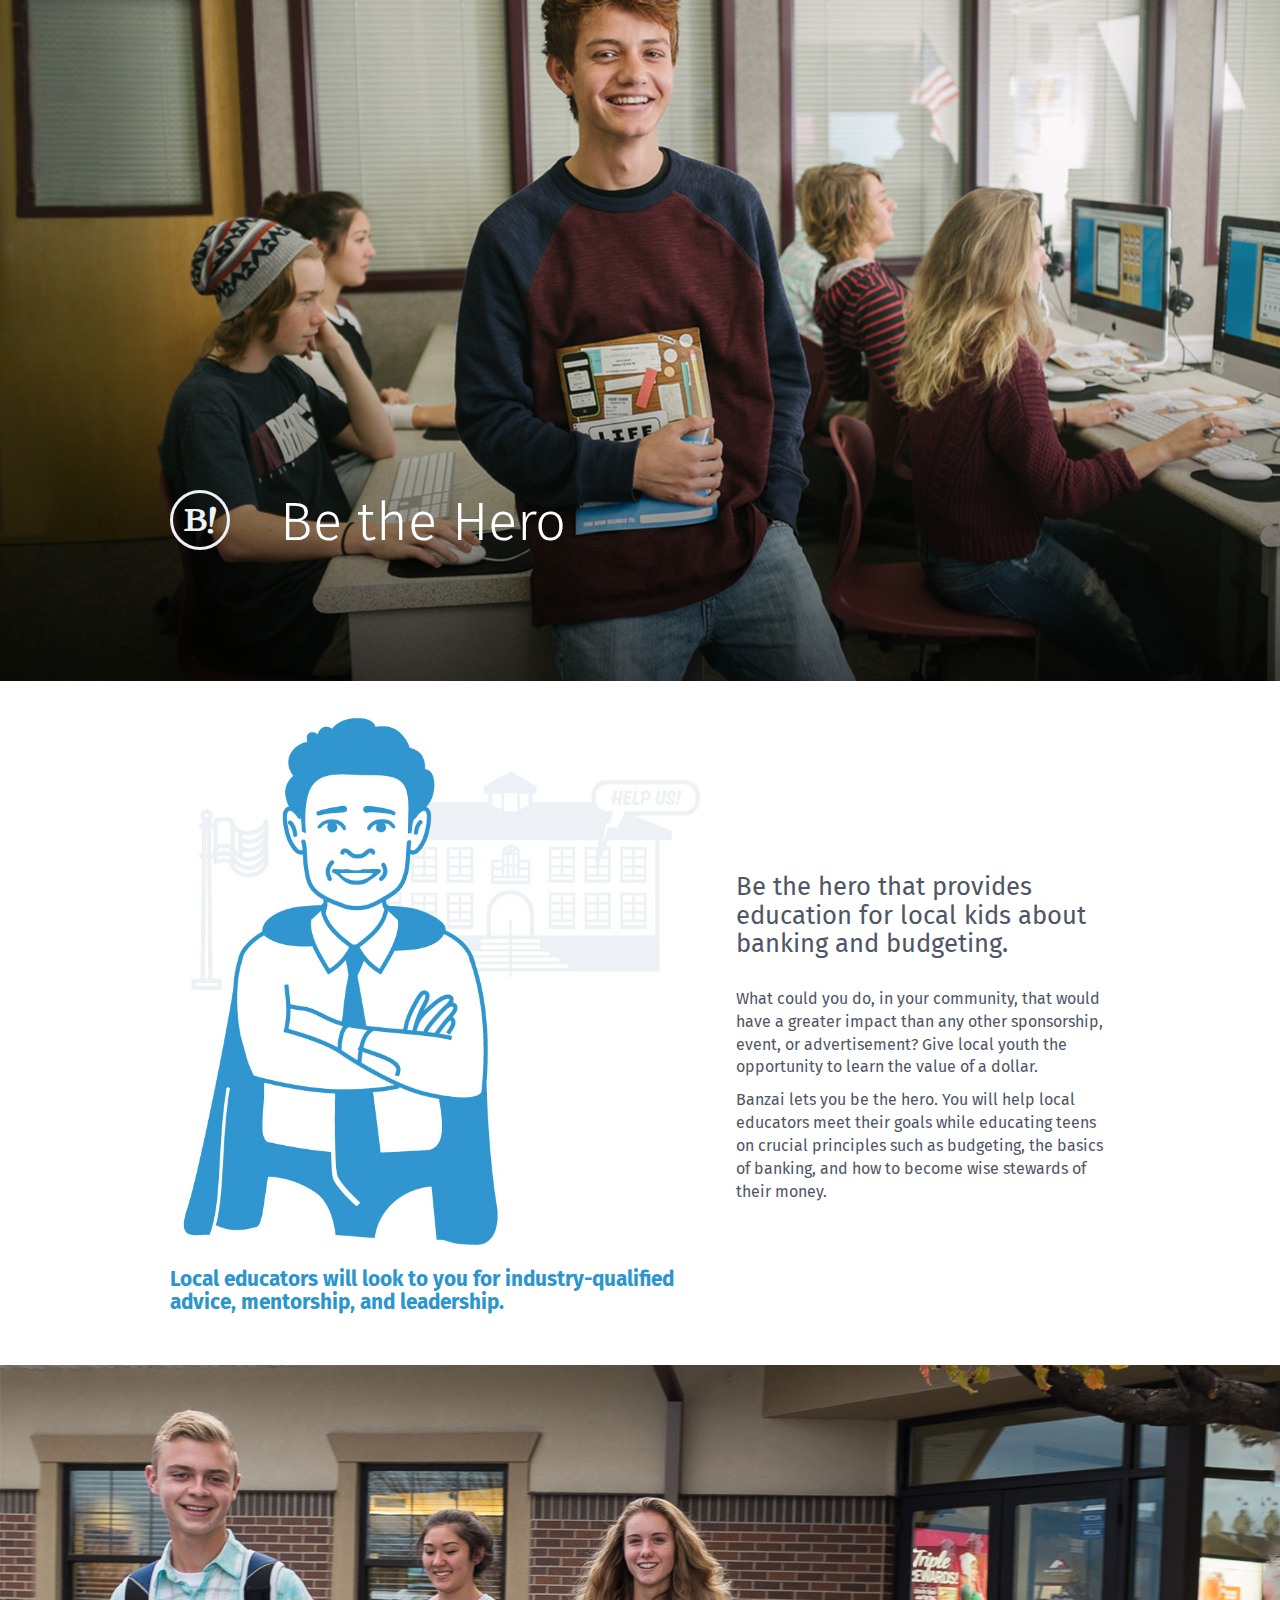
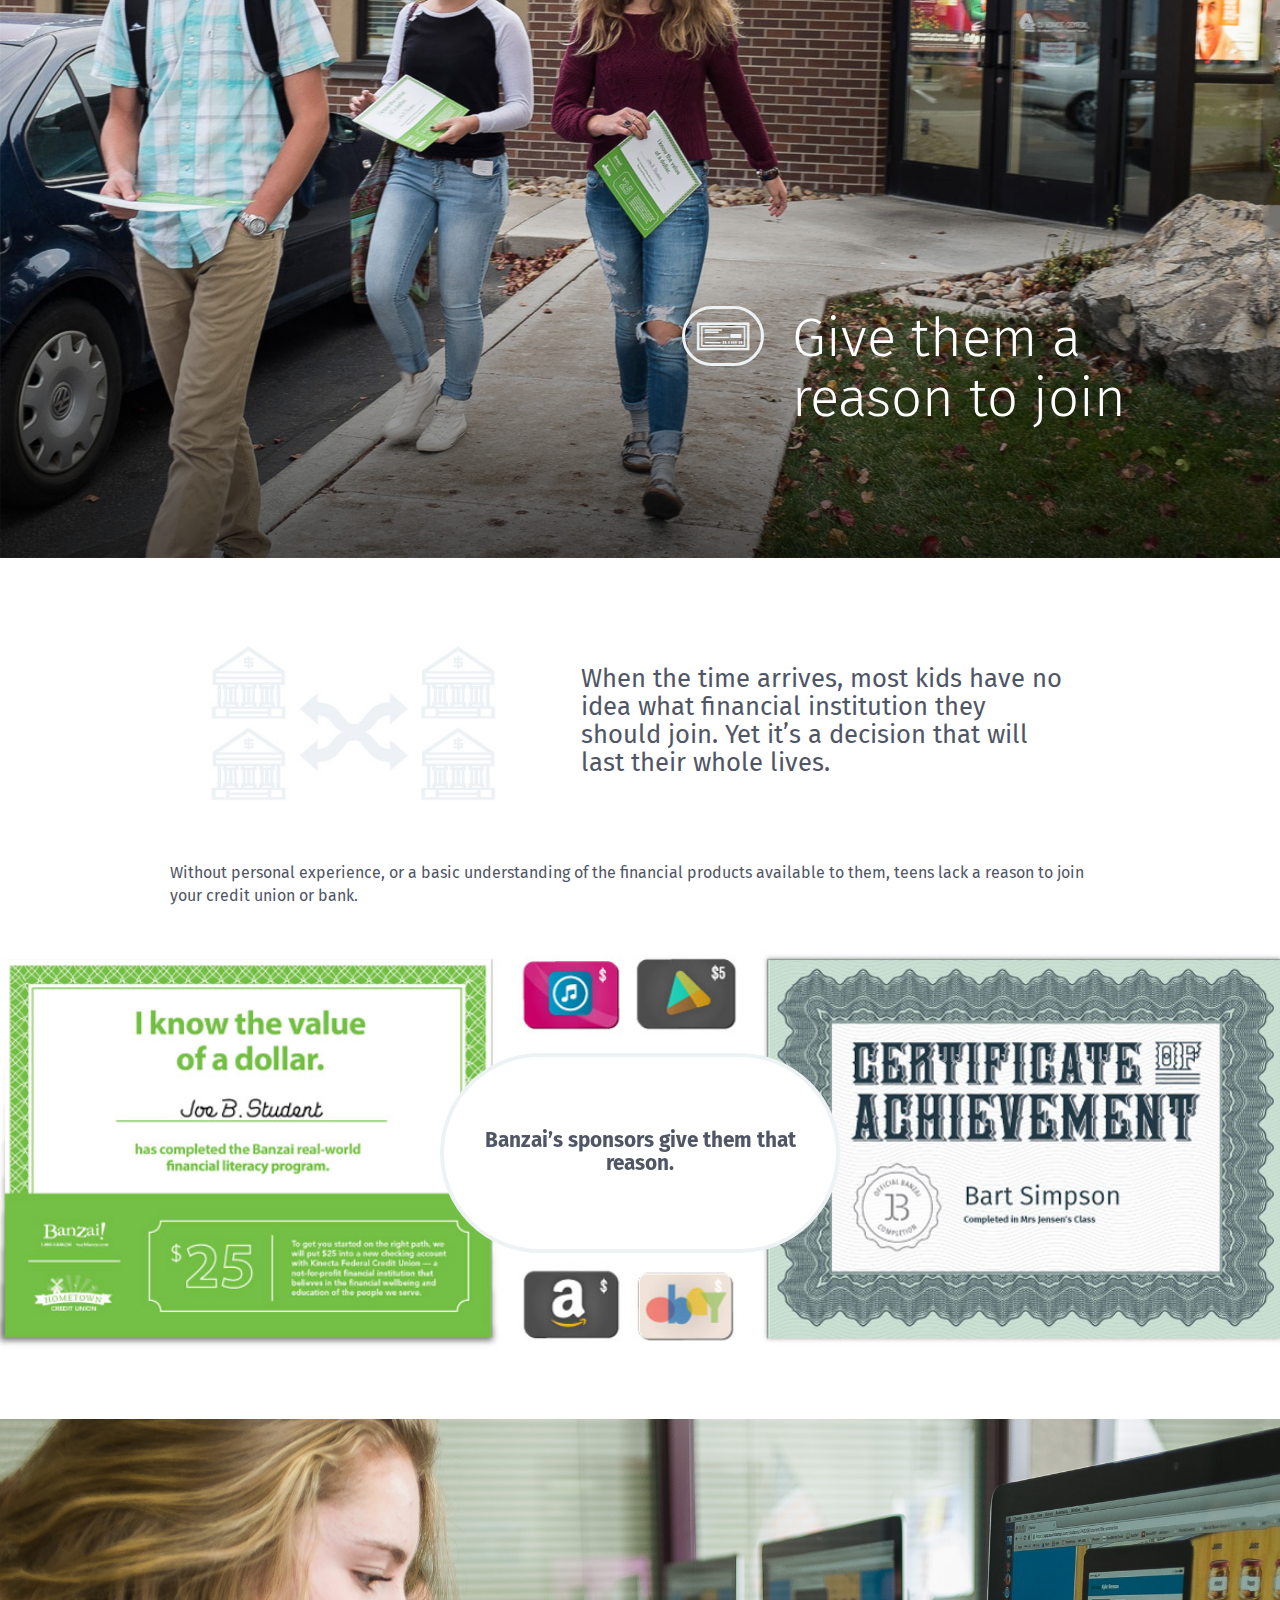
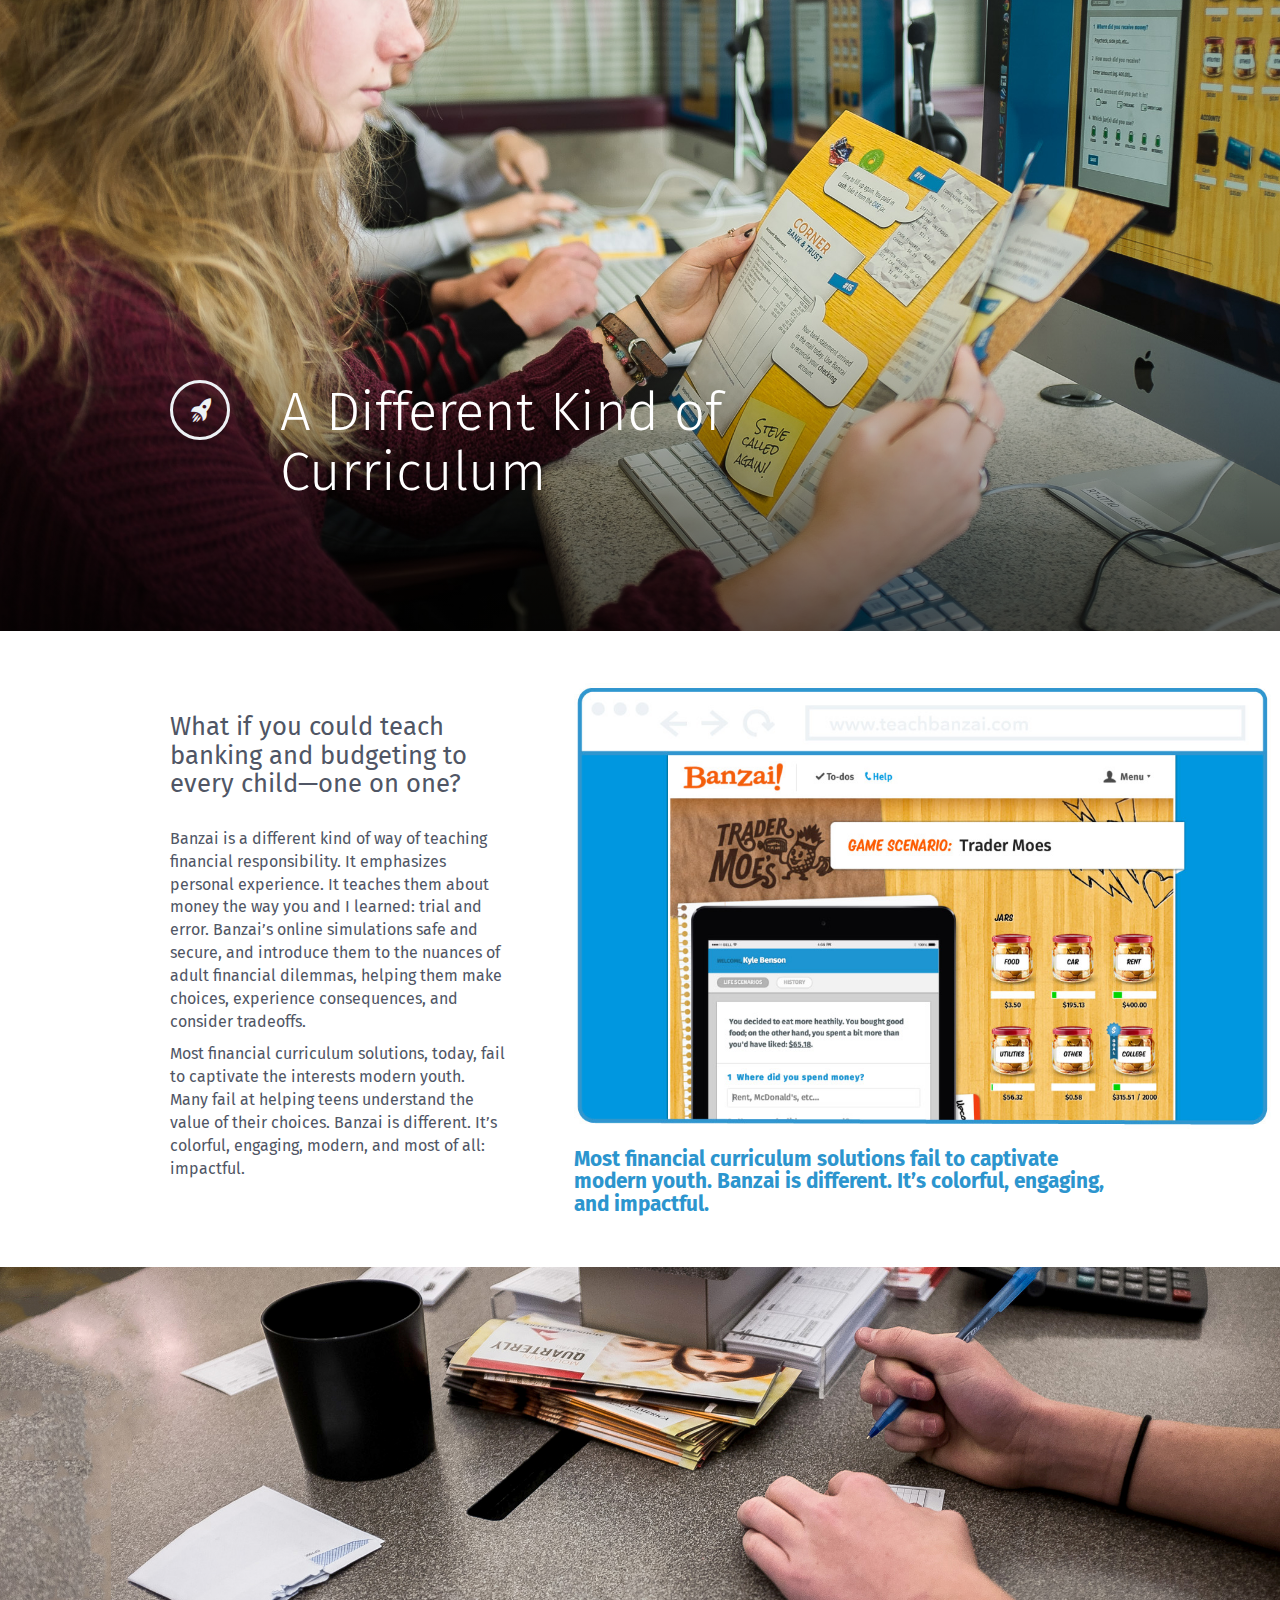
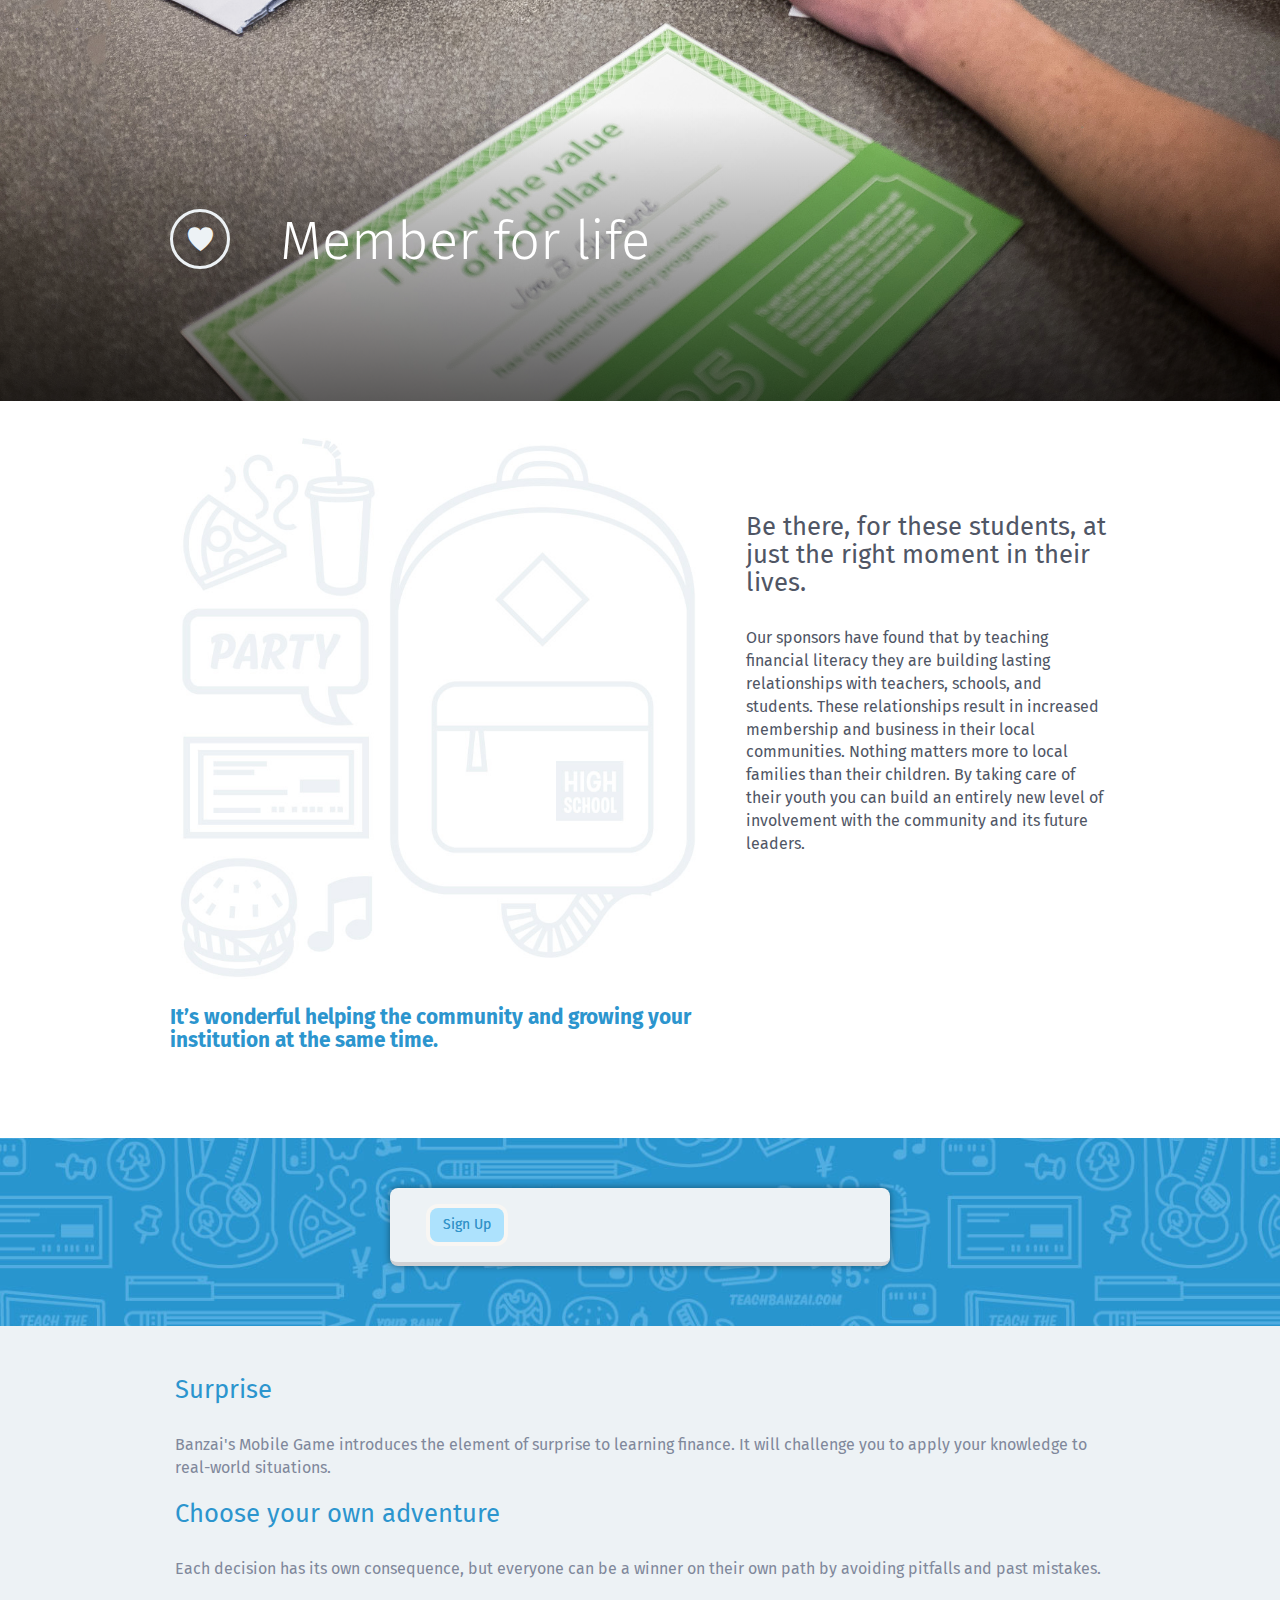
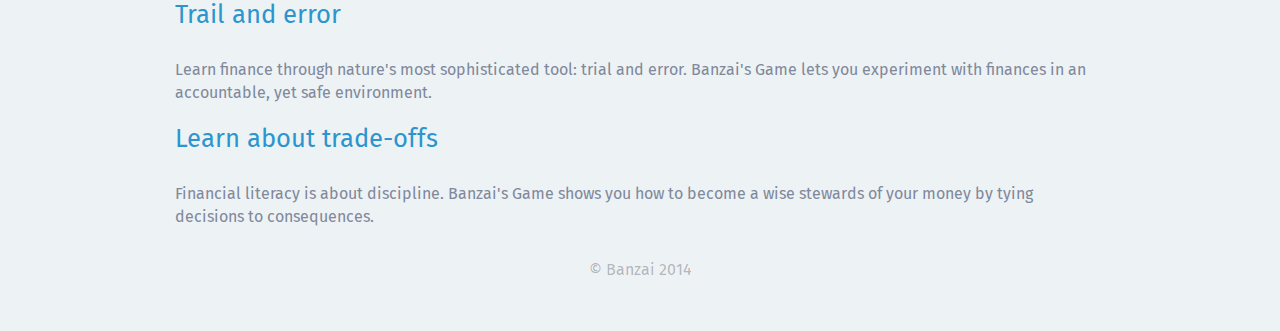
==== commit daca5131: "more resources" ====
--- a/home.html
+++ b/home.html
@@ -6,7 +6,6 @@
 		<meta name="viewport" content="width=device-width initial-scale=1.0 maximum-scale=1.0 user-scalable=yes">
     	<link media="all" rel="stylesheet" href="./investigate_files/bootstrap.css">
     	<script src="./investigate_files/jquery.min.js"></script><style type="text/css"></style>
-    	<script src="./investigate_files/carousel.js"></script>
 	</head>
 	<body class="home">
 		<div class="wrap">
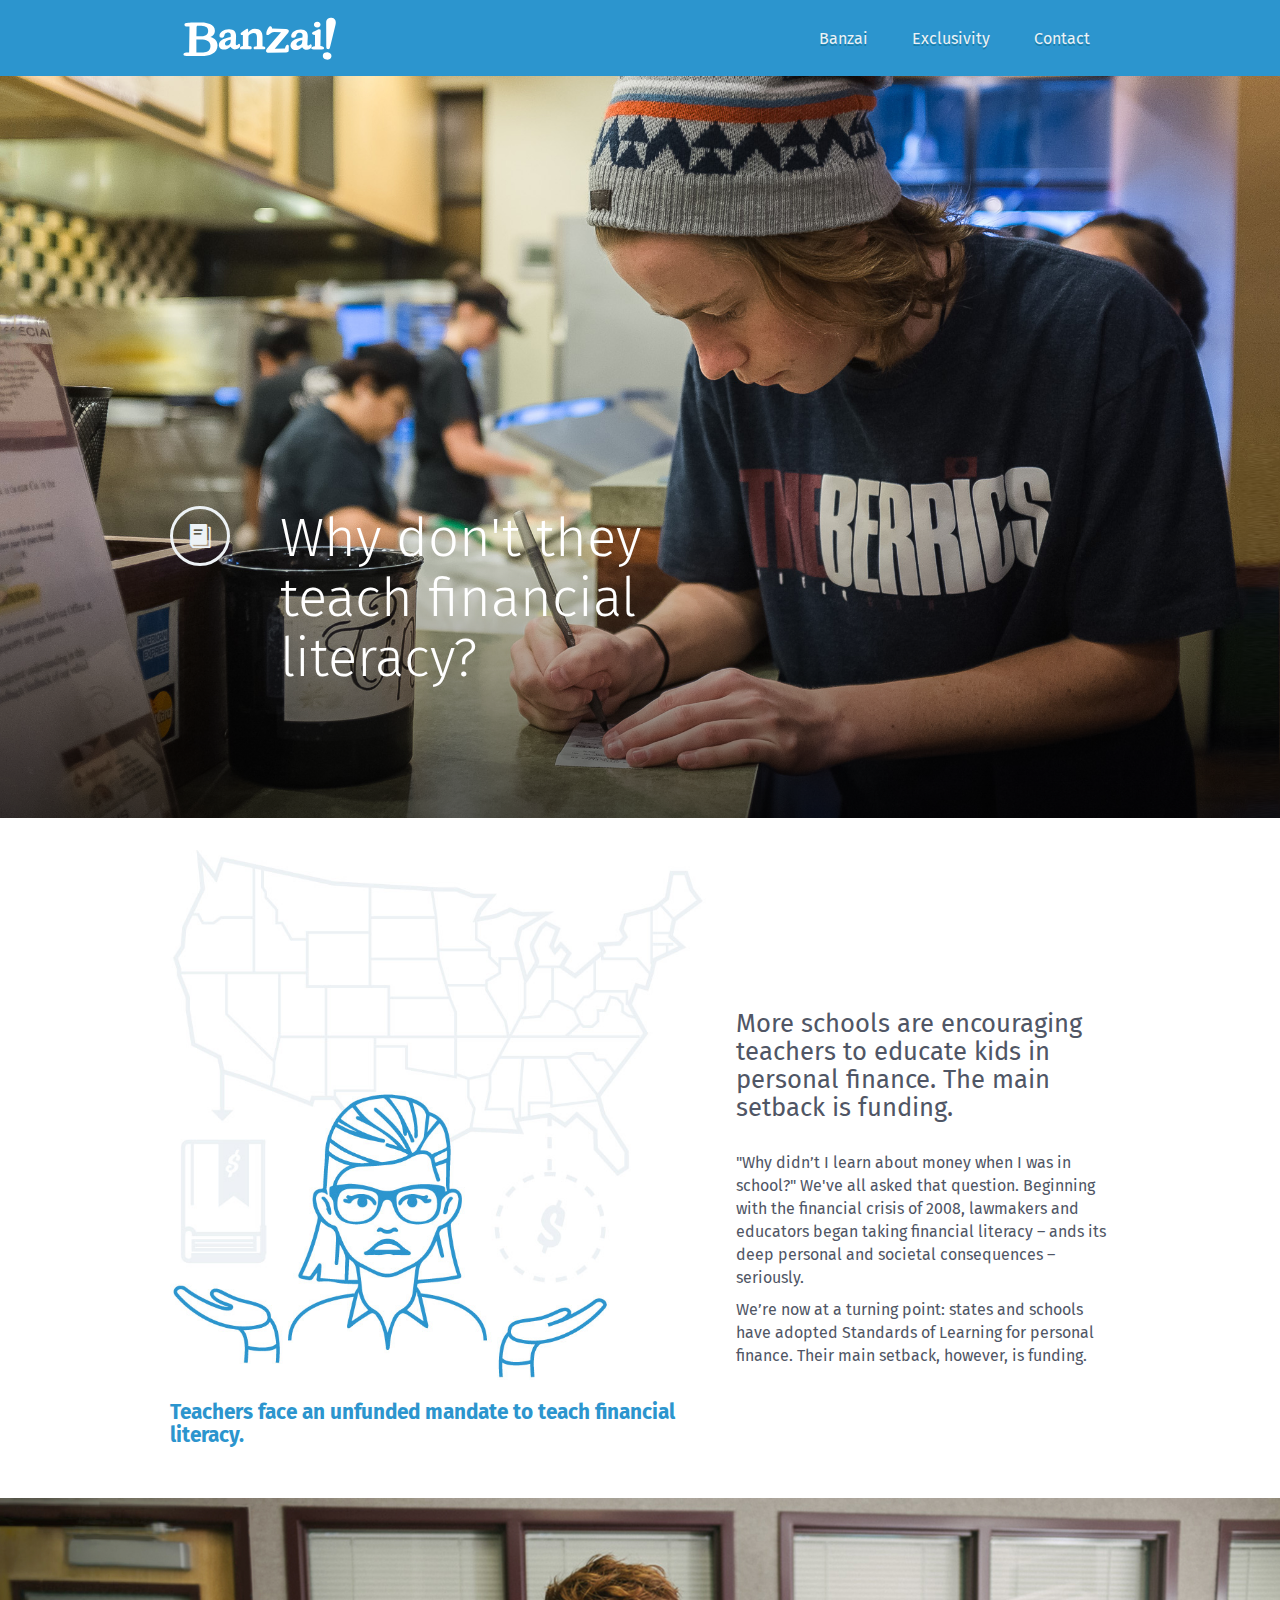
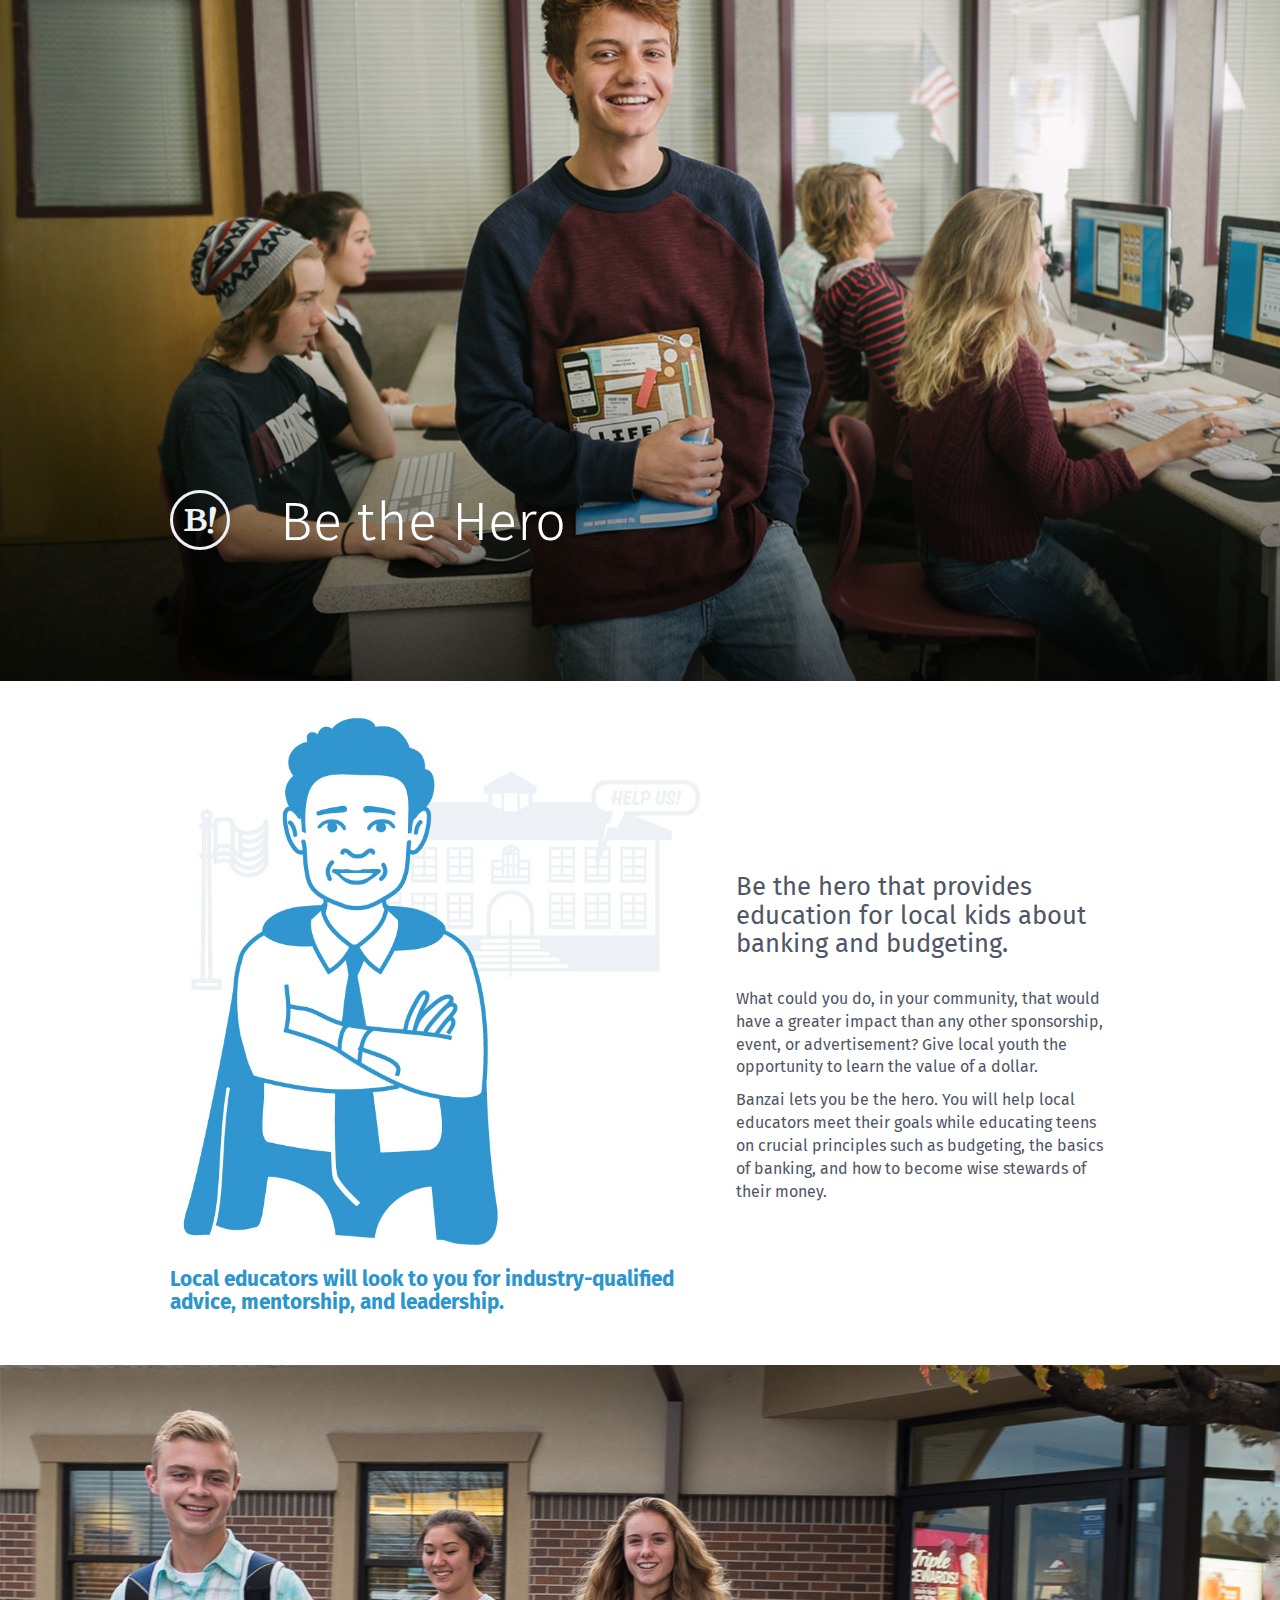
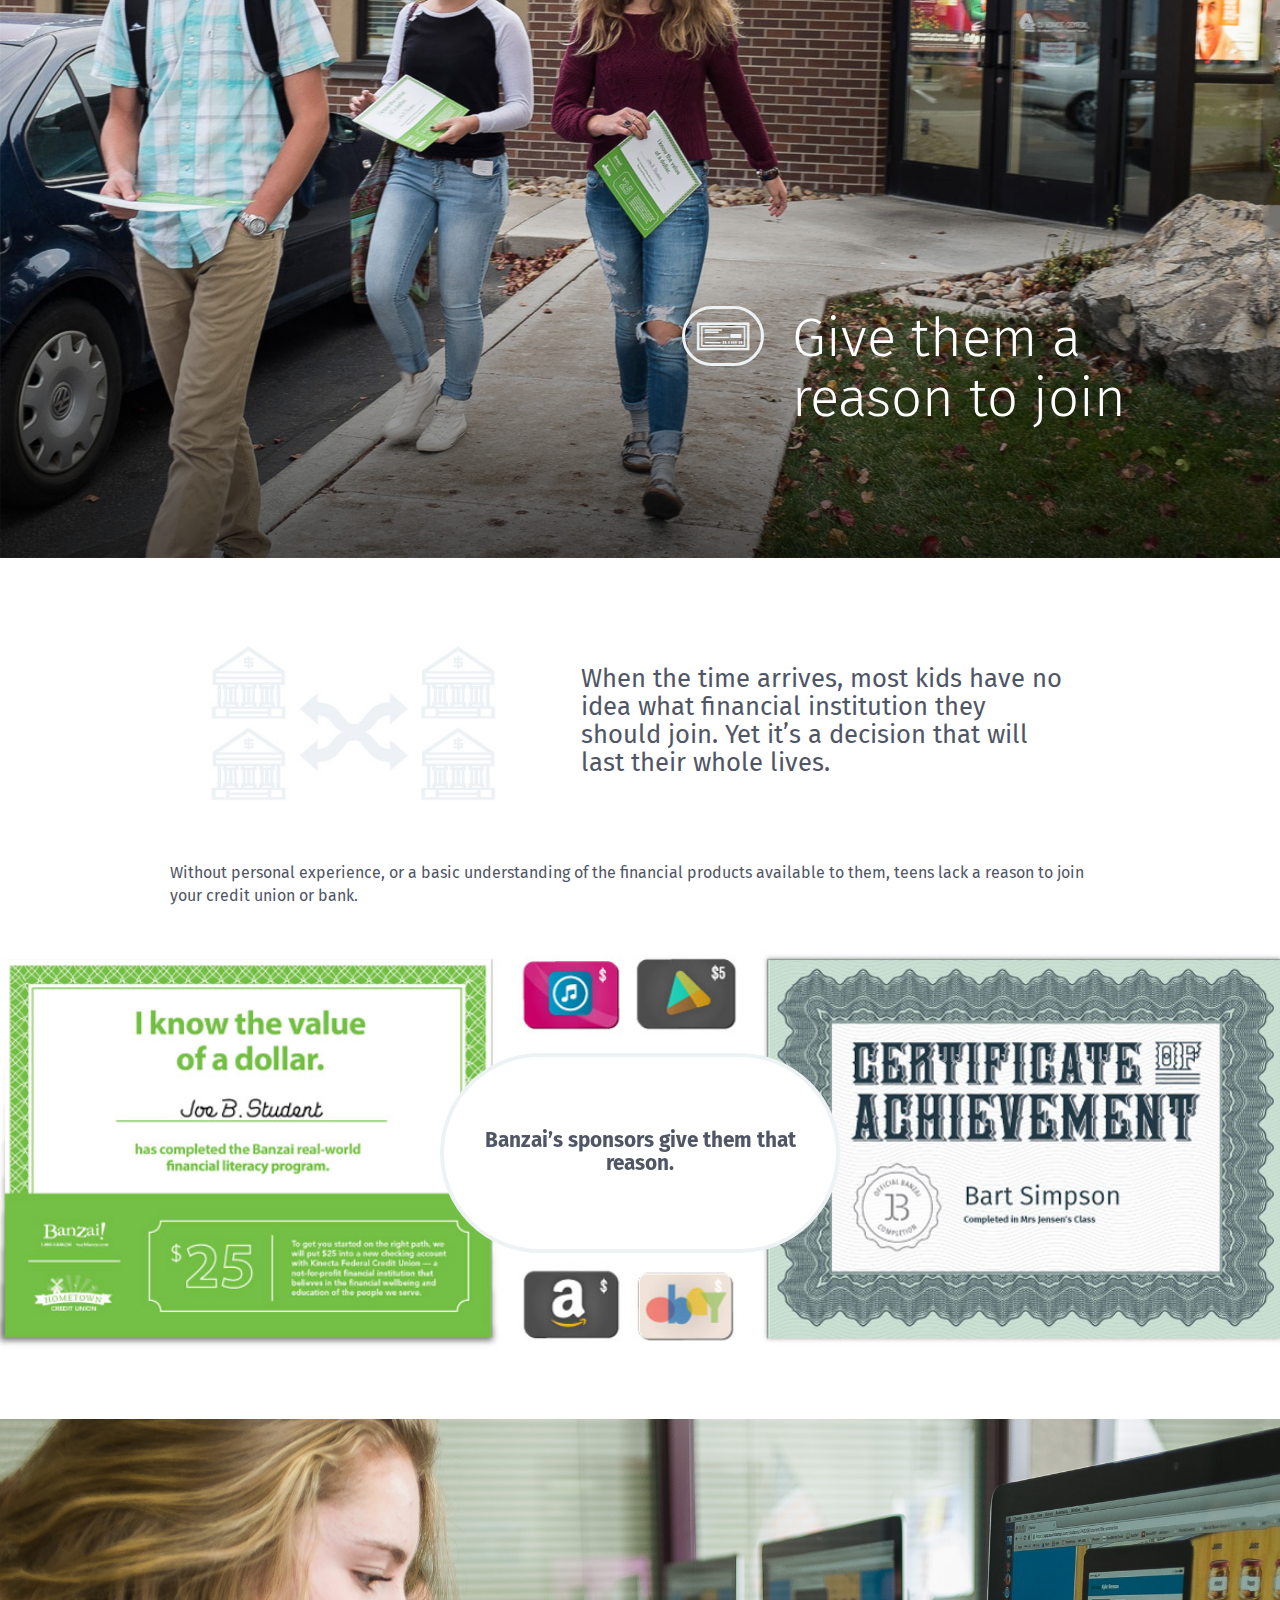
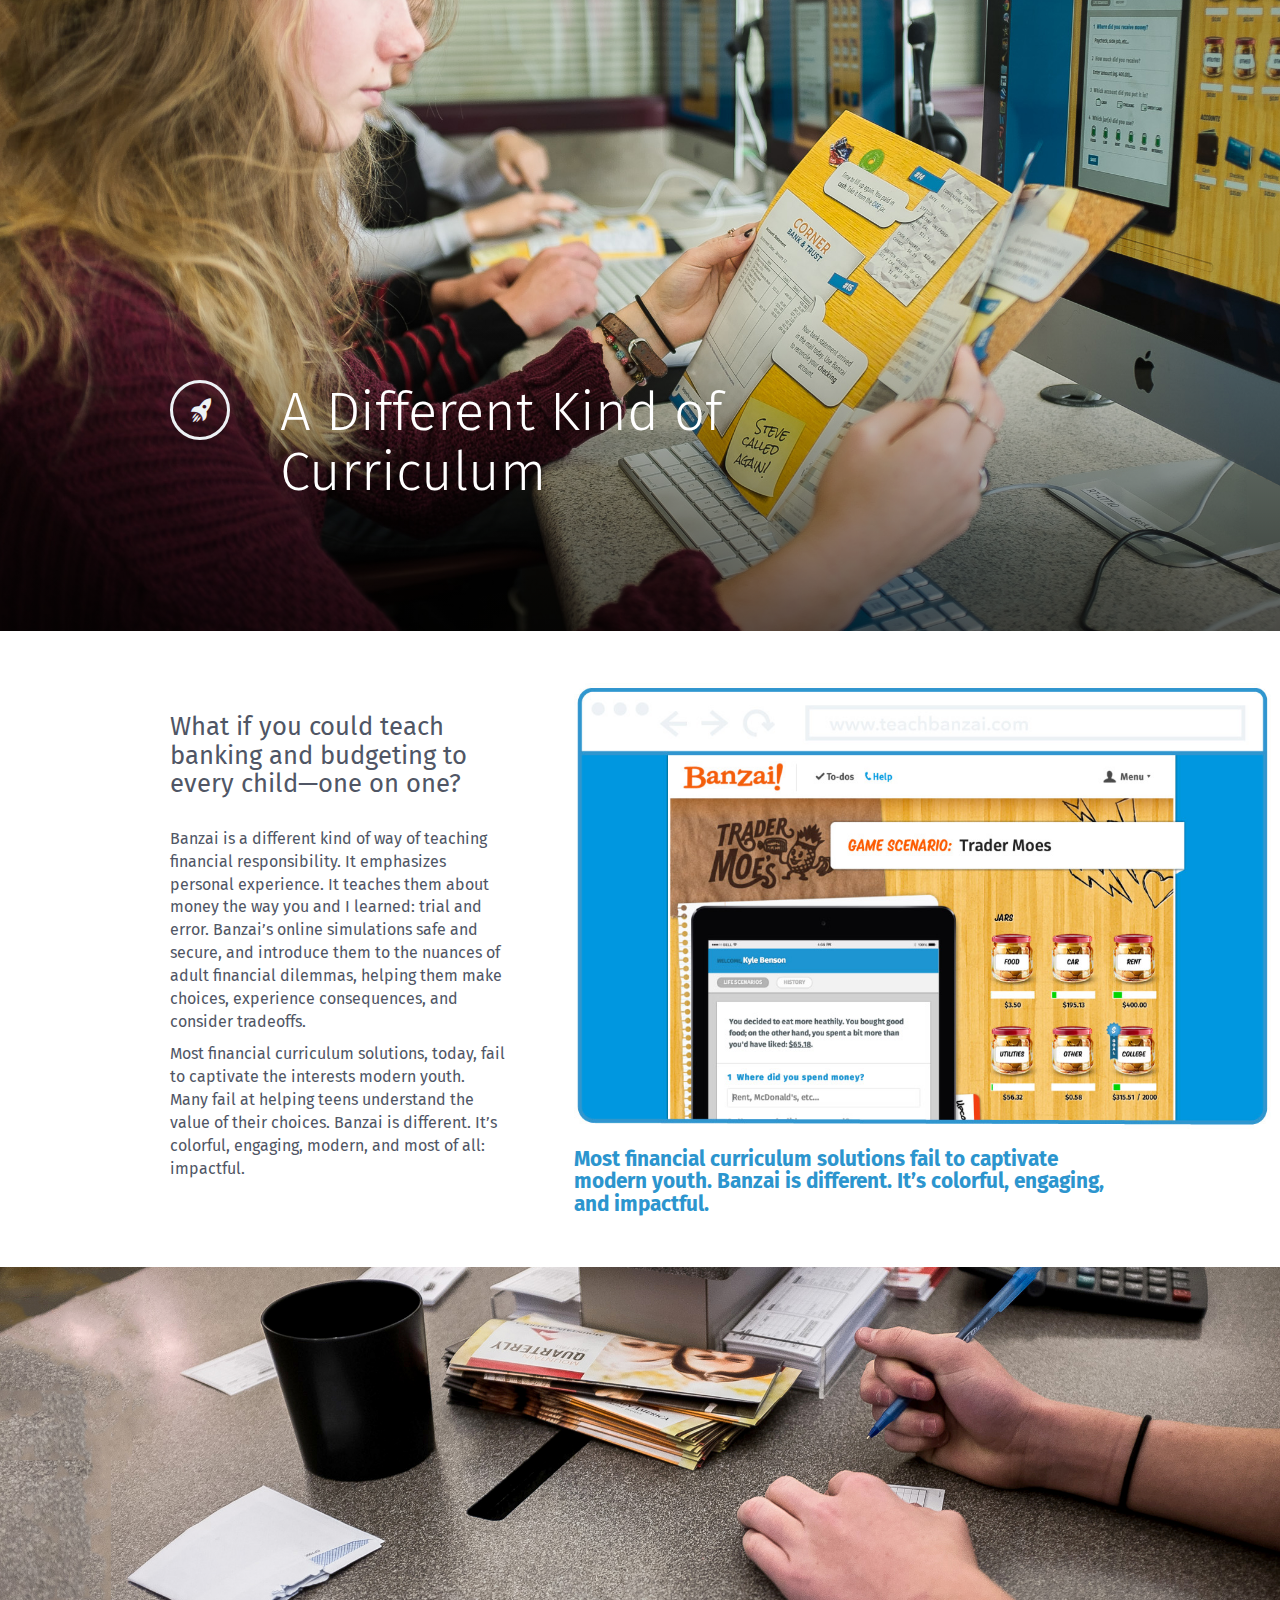
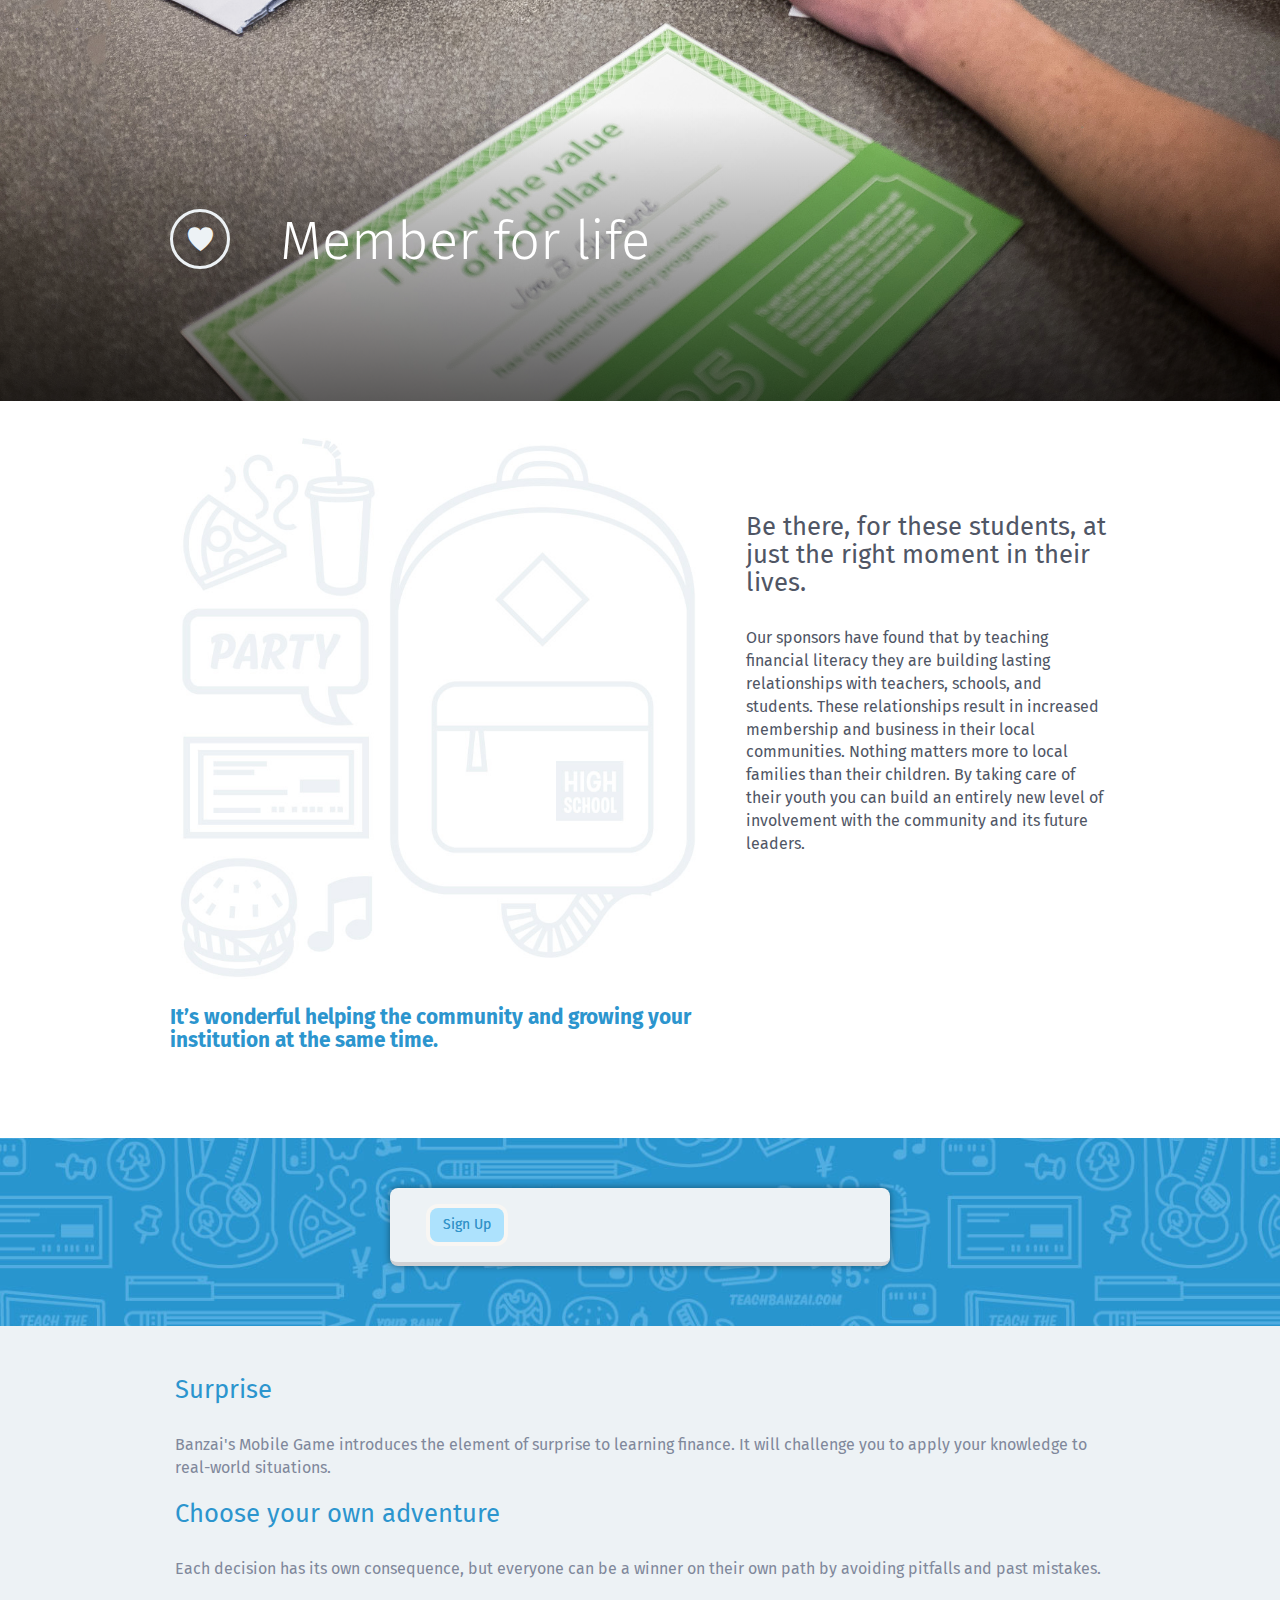
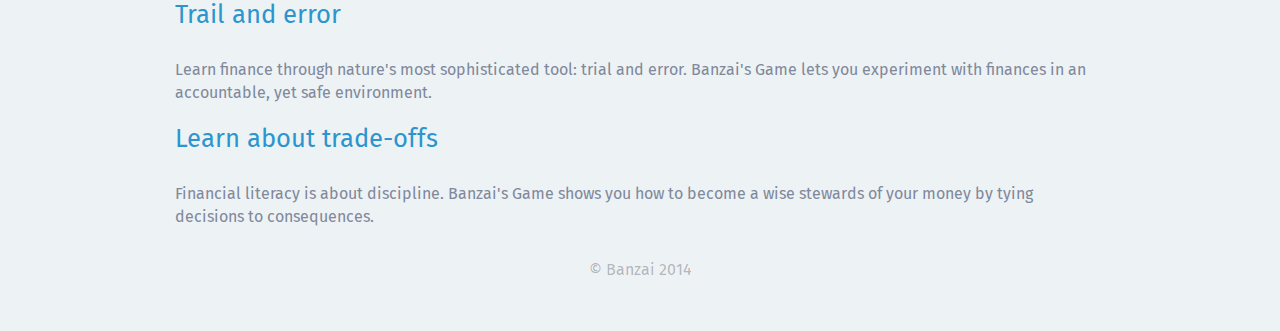
==== commit 43809ccc: "updated links" ====
--- a/home.html
+++ b/home.html
@@ -1,6 +1,6 @@
 <!DOCTYPE html>
 <html><head><meta http-equiv="Content-Type" content="text/html; charset=UTF-8">
-    	<title>Banzai's The Game</title>
+    	<title>Financial literacy online software: Banzai</title>
 		
 		<meta name="author" content="www.teachbanzai.com">
 		<meta name="viewport" content="width=device-width initial-scale=1.0 maximum-scale=1.0 user-scalable=yes">
@@ -14,9 +14,9 @@
 				<img class="logo" src="./investigate_files/logo.svg">
 				<nav class="nav">
 					<ul>
-						<li><a>Teach Banzai</a></li>
-						<li><a>About</a></li>
-						<li><a>Contact</a></li>
+						<li><a href="http://teachbanzai.com">Banzai</a></li>
+						<li><a href="http://join.teachbanzai.com">Exclusivity</a></li>
+						<li><a href="mailto:support@teachbanzai.com">Contact</a></li>
 					</ul>
 				</nav>
 			</div>
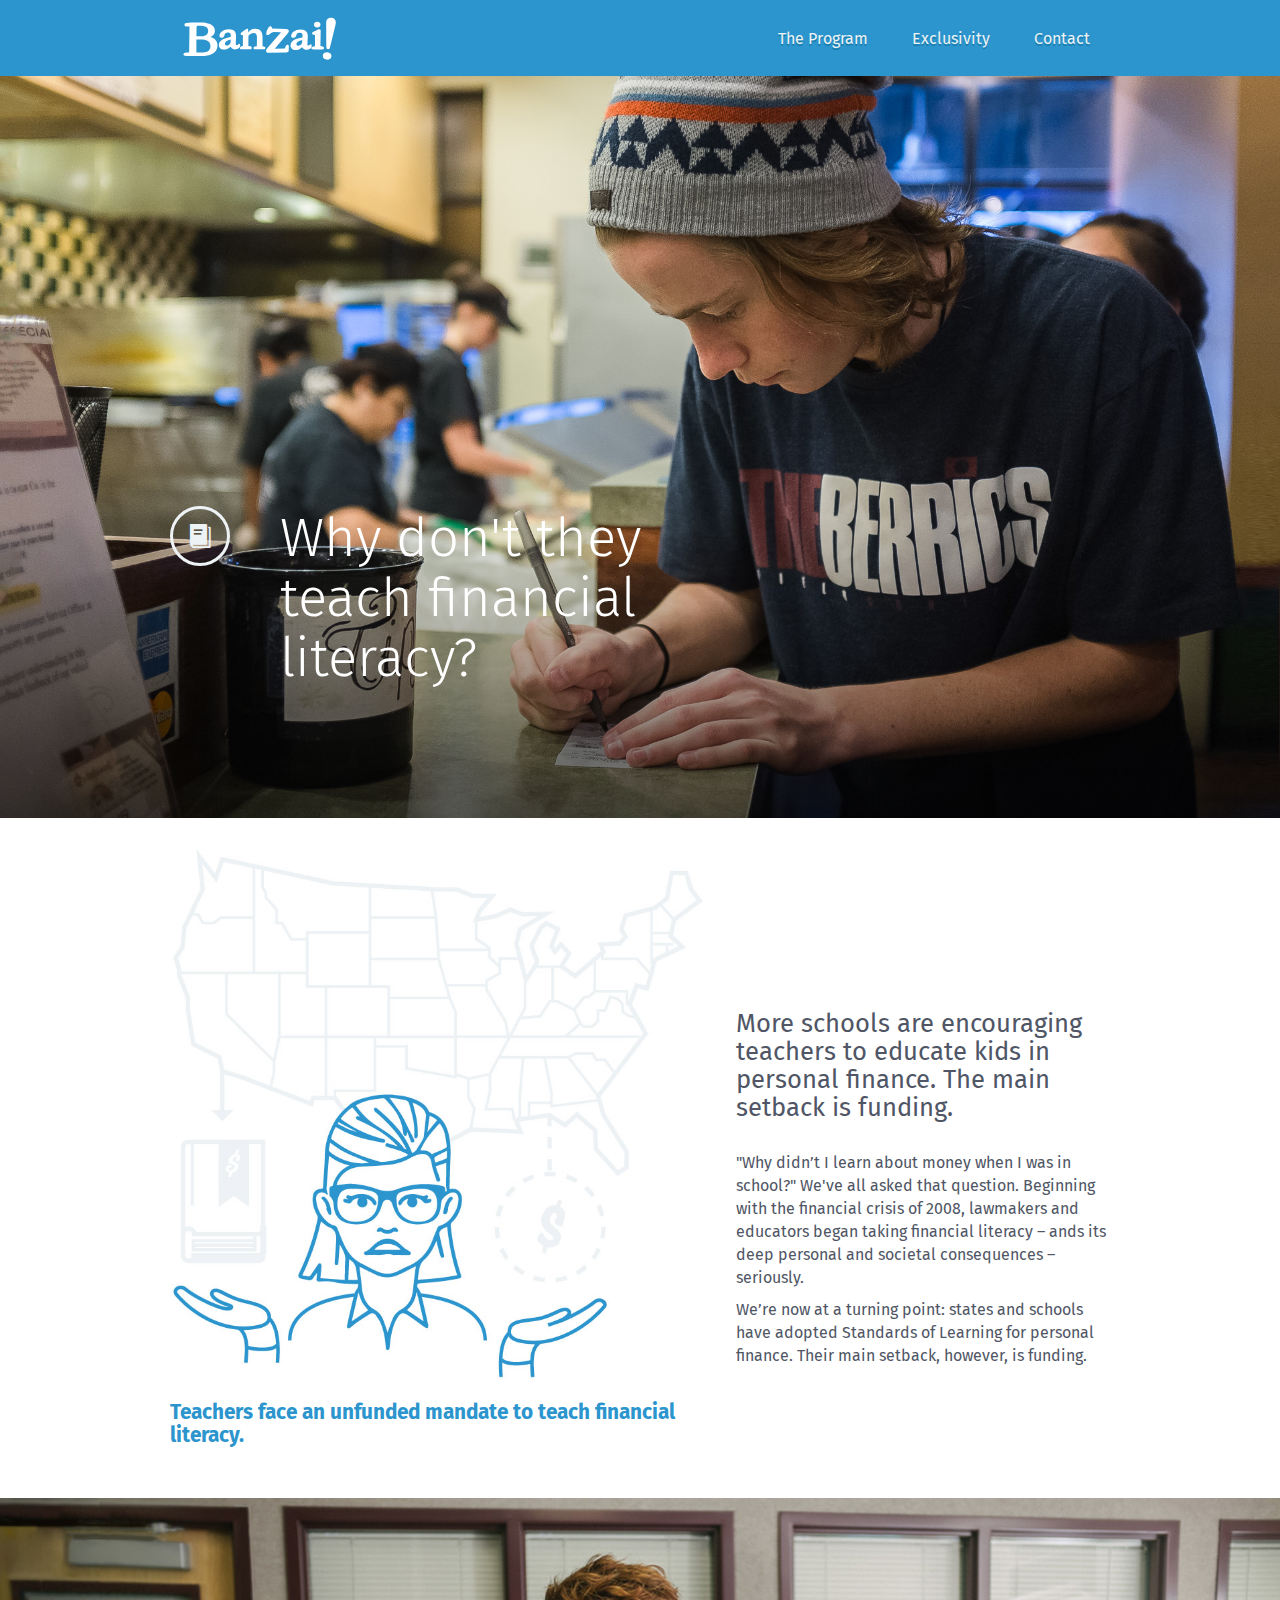
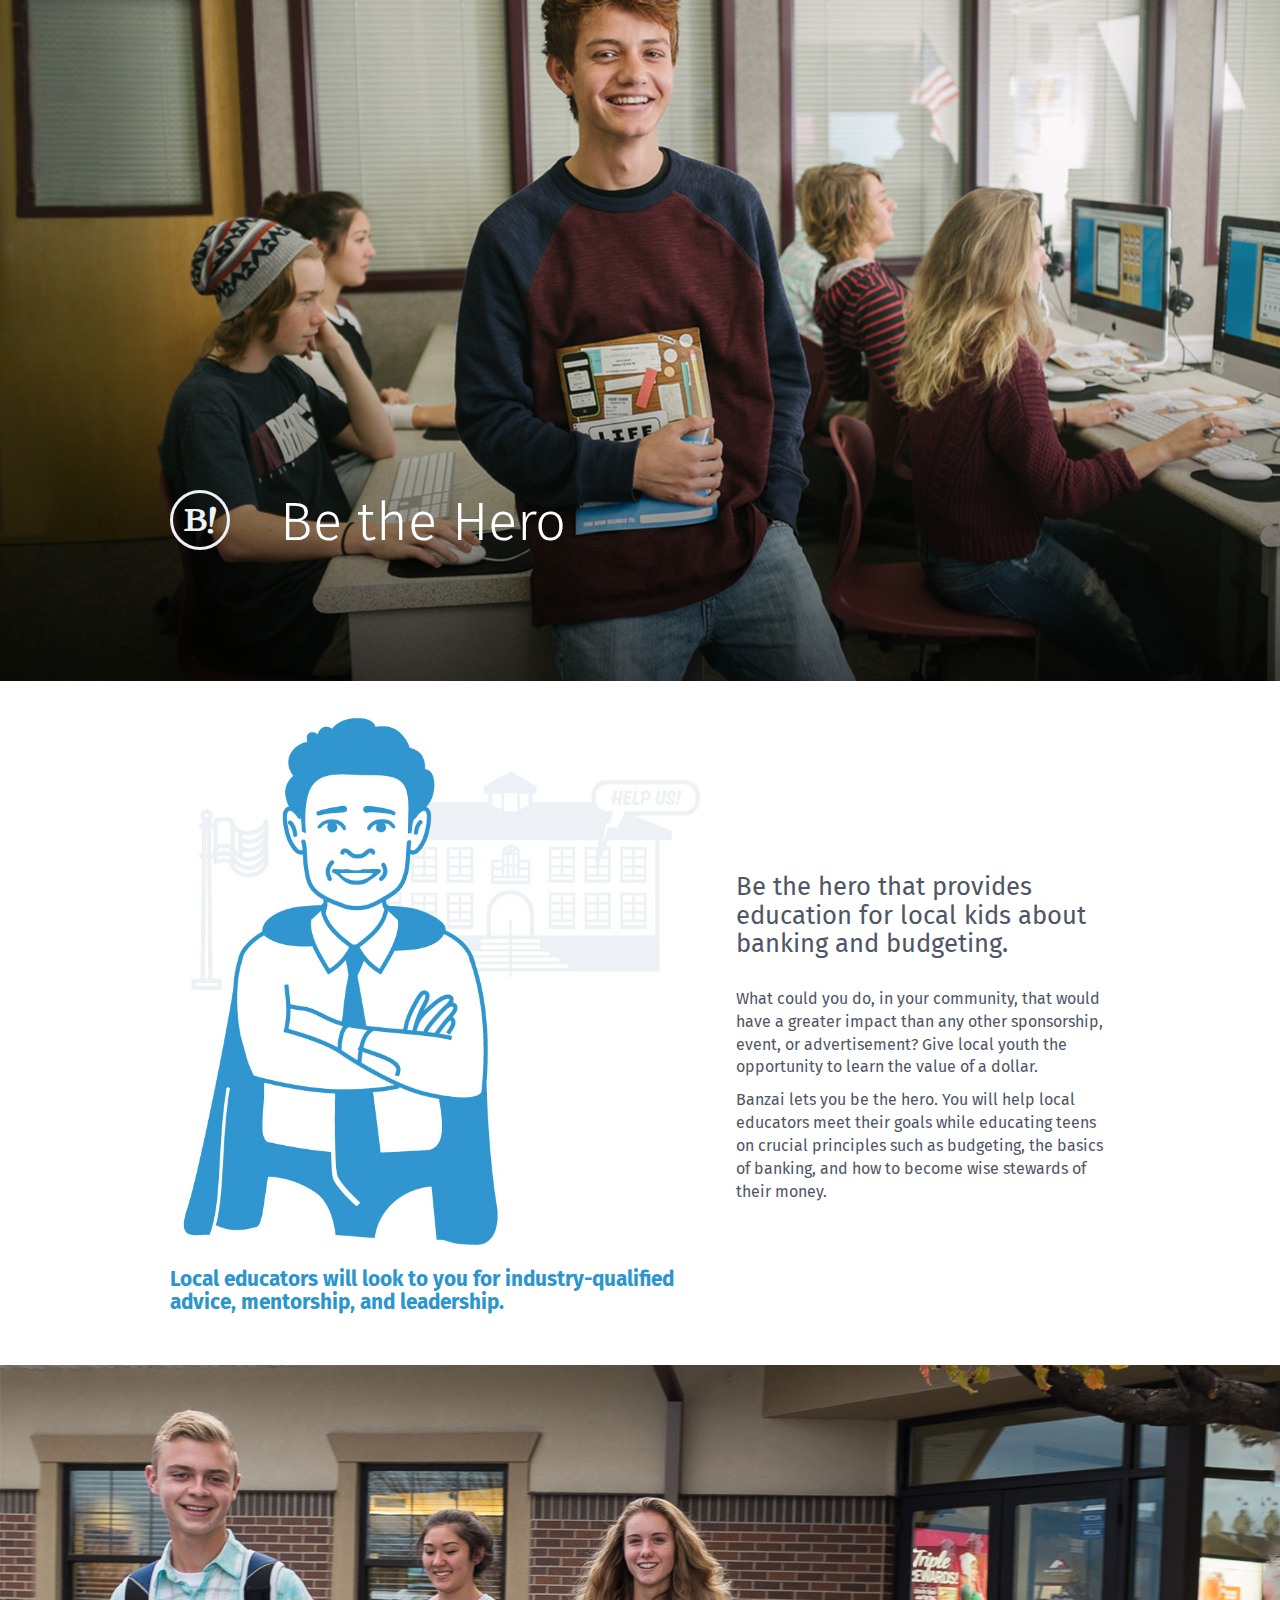
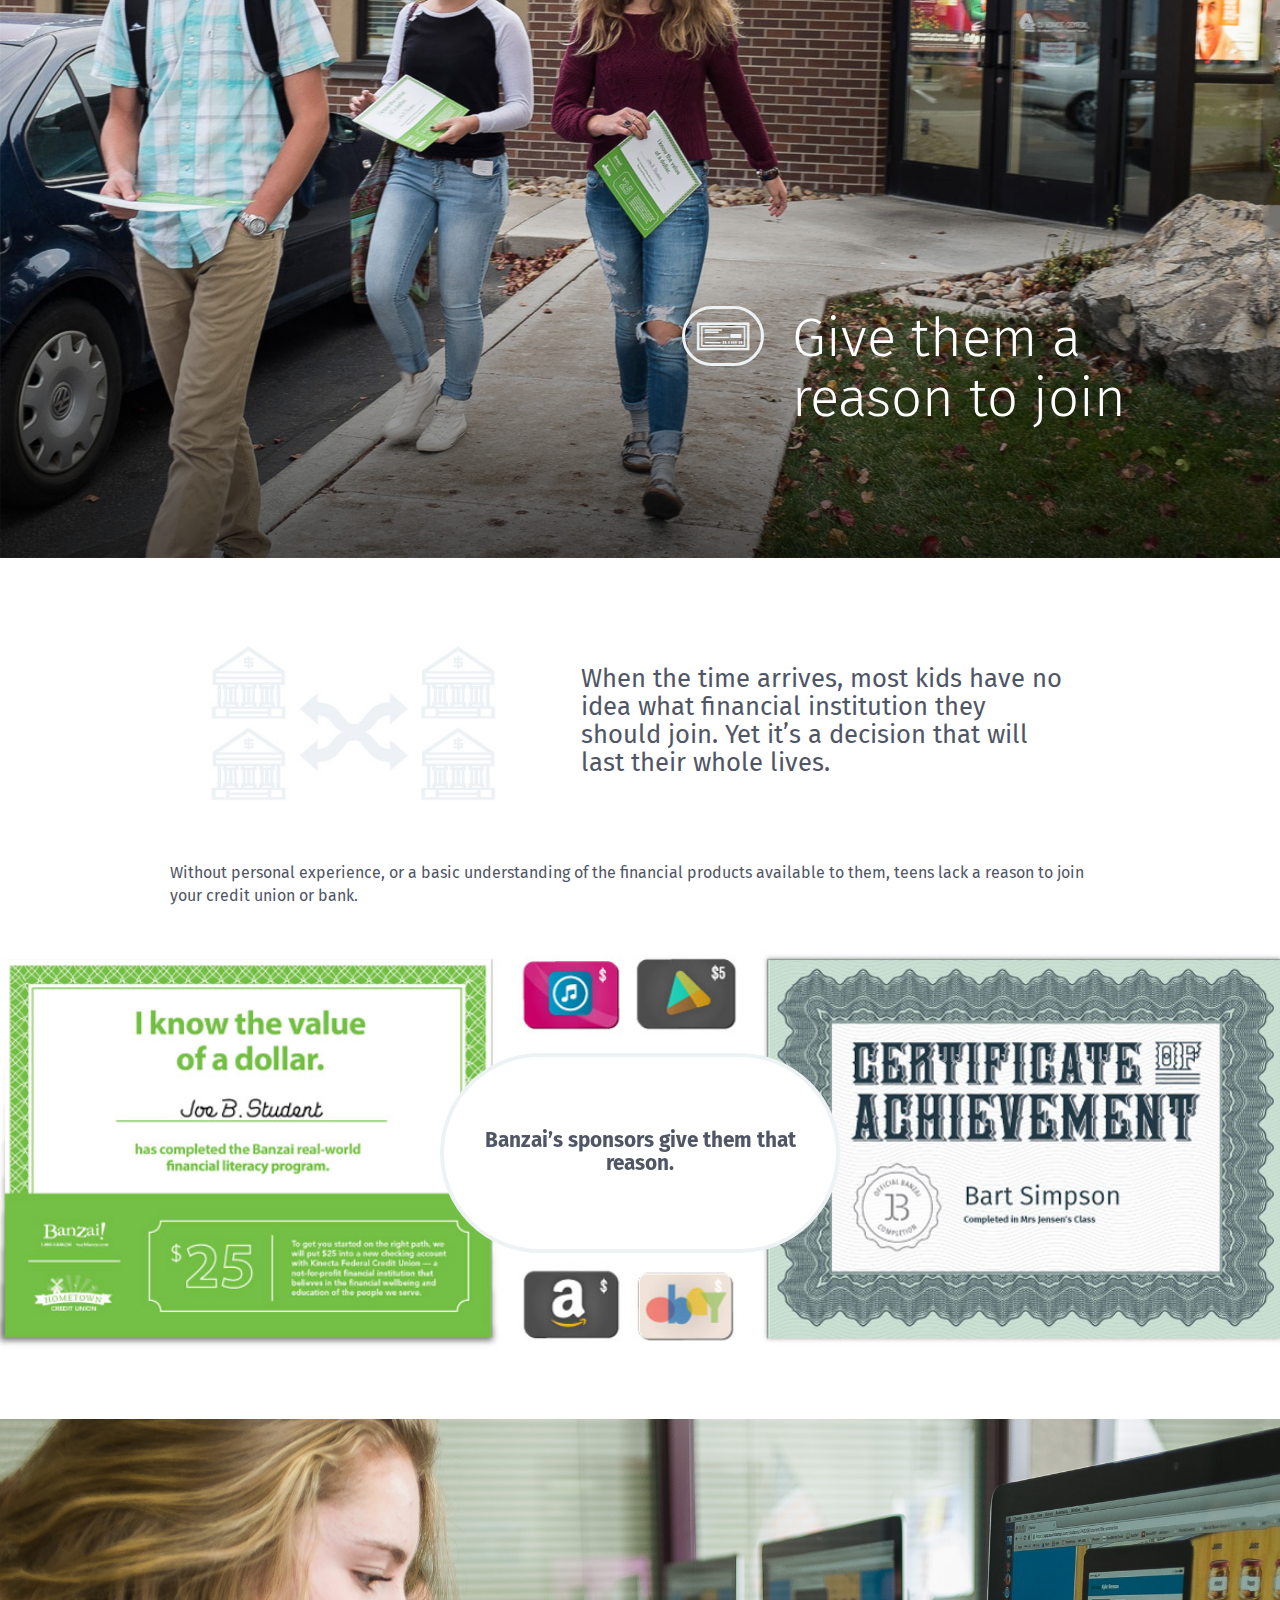
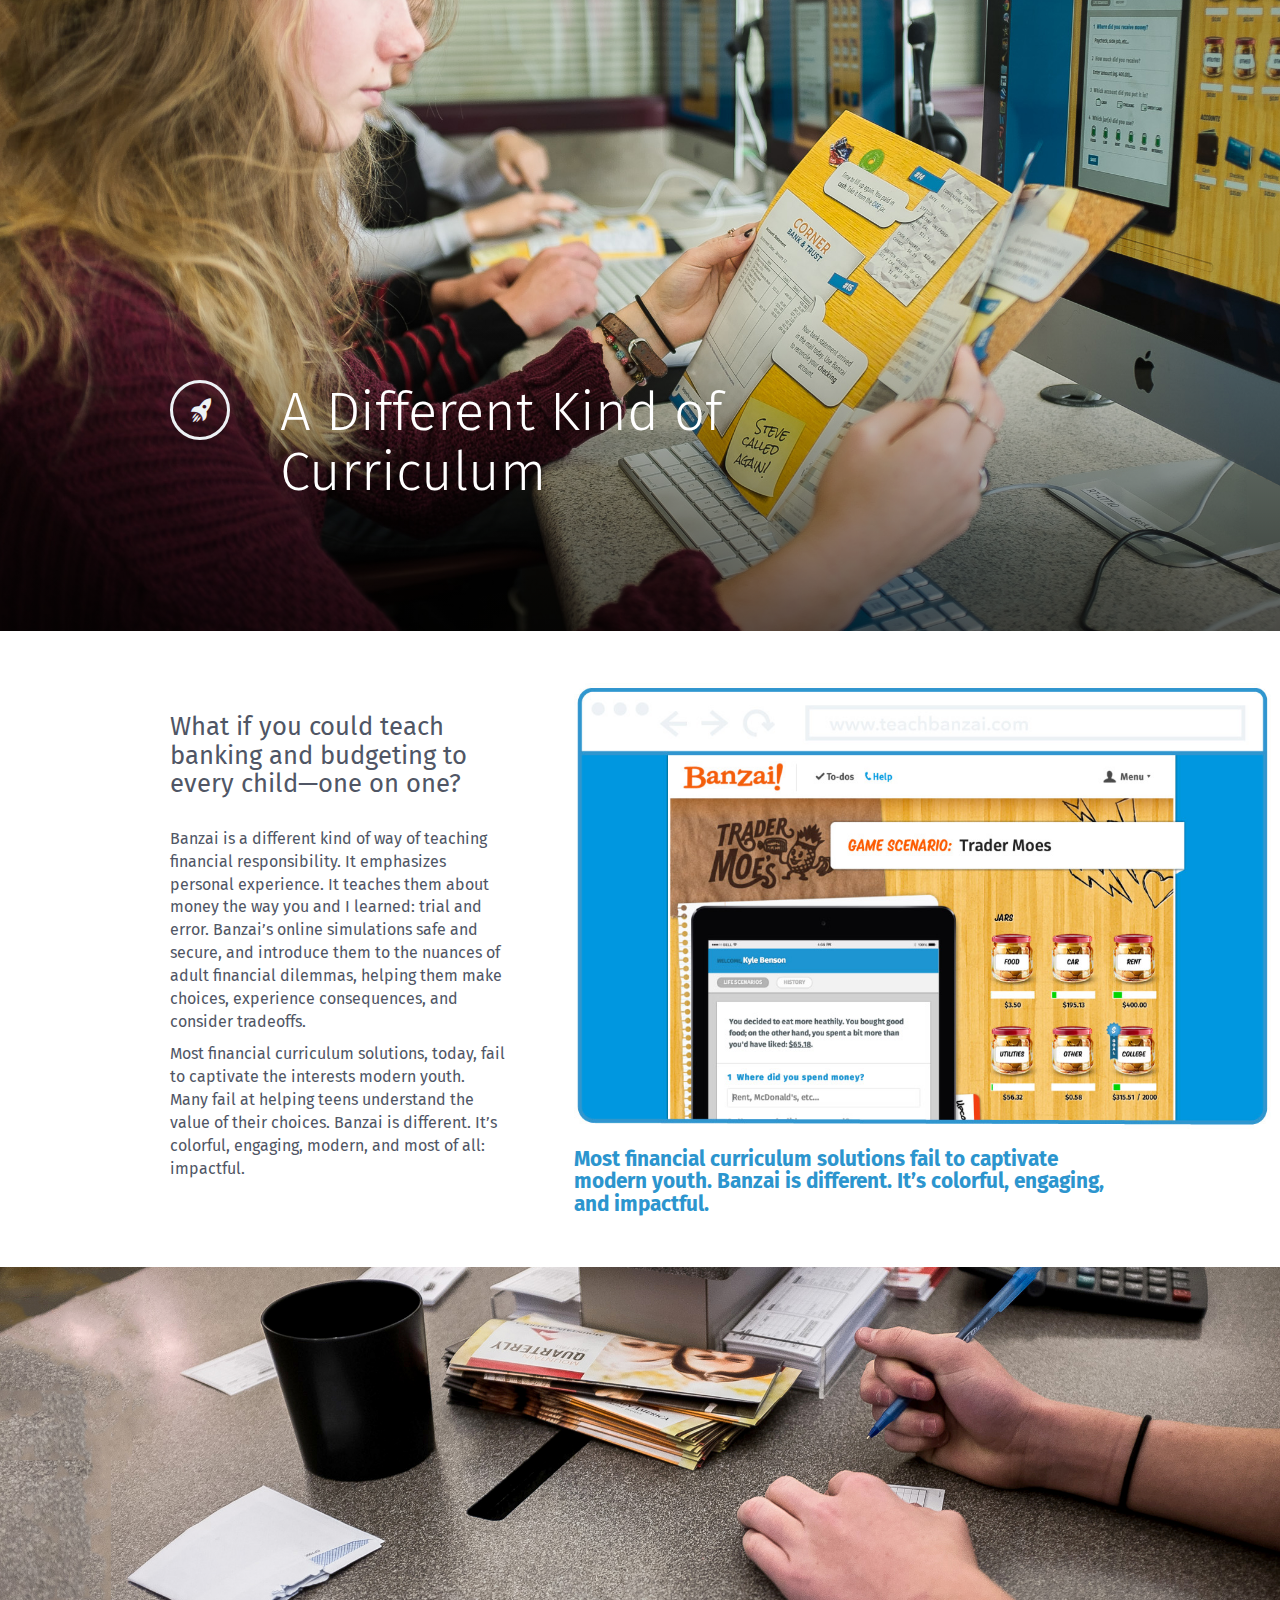
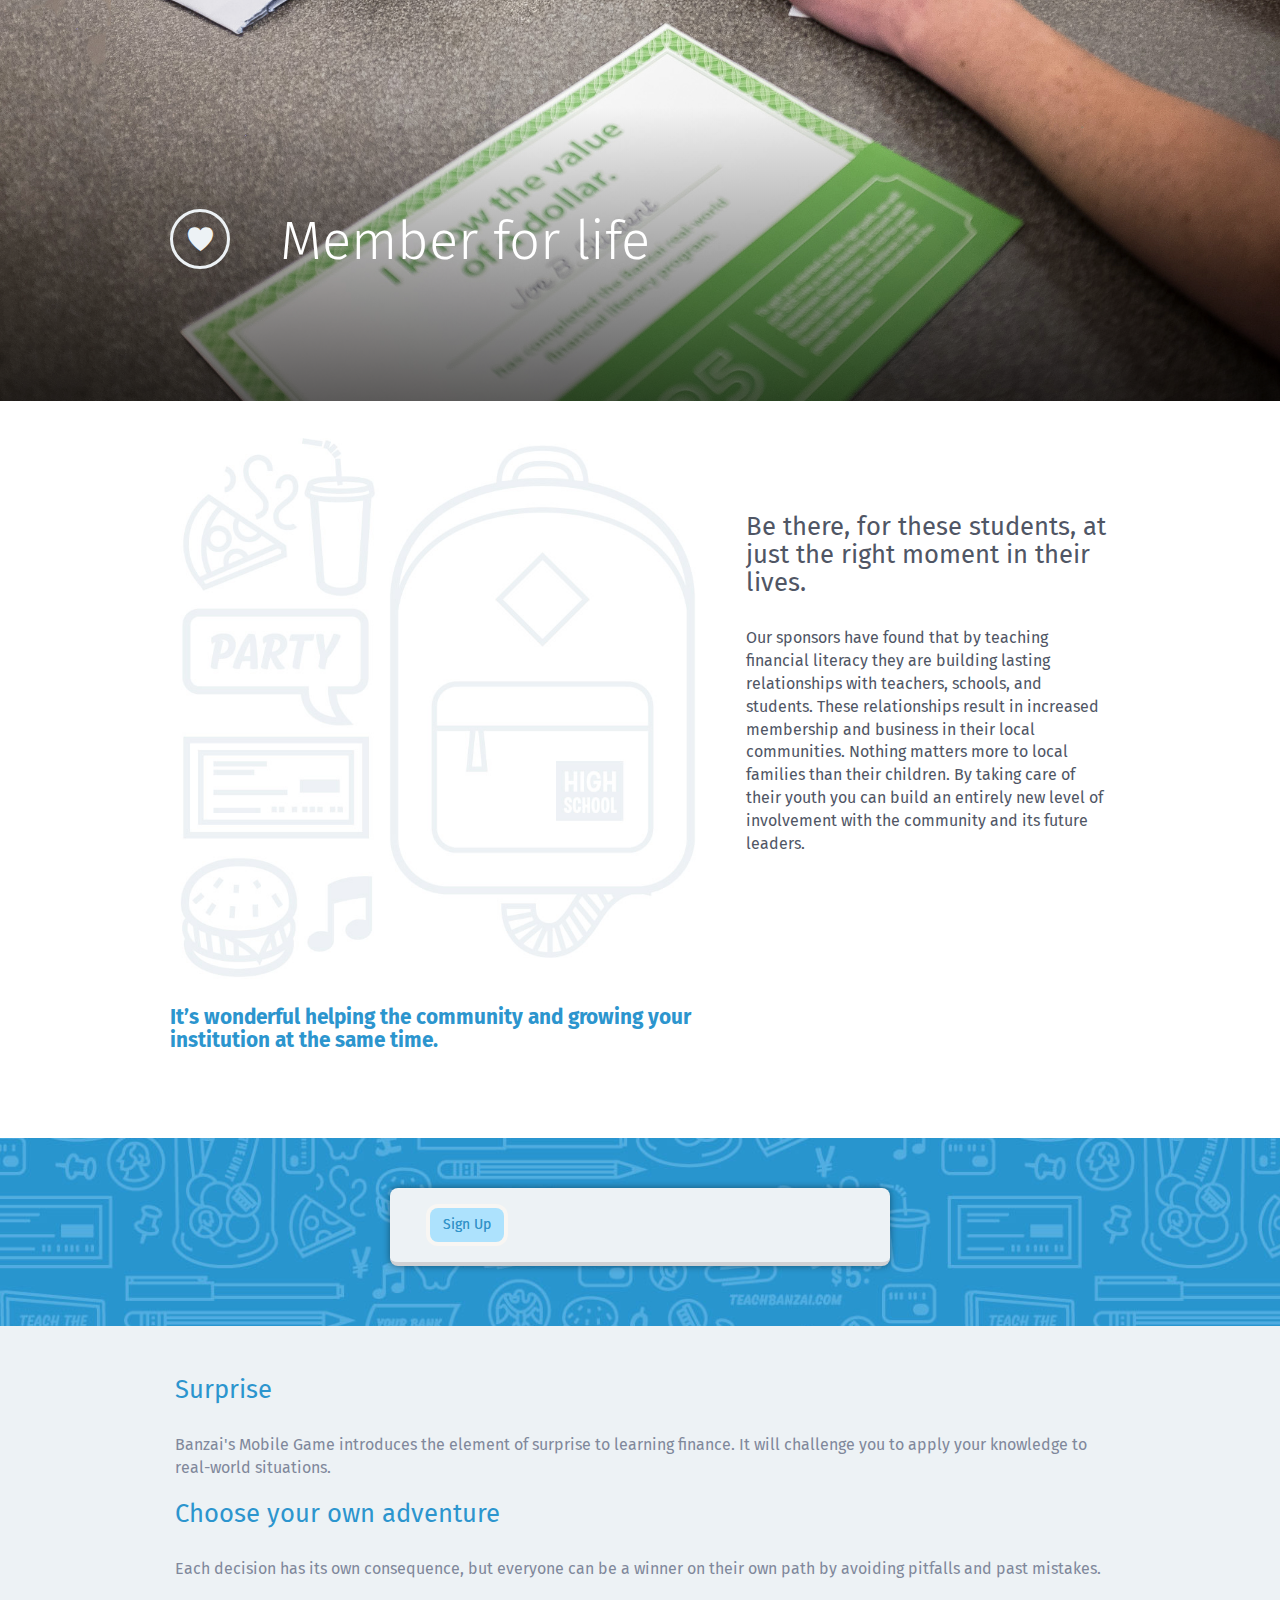
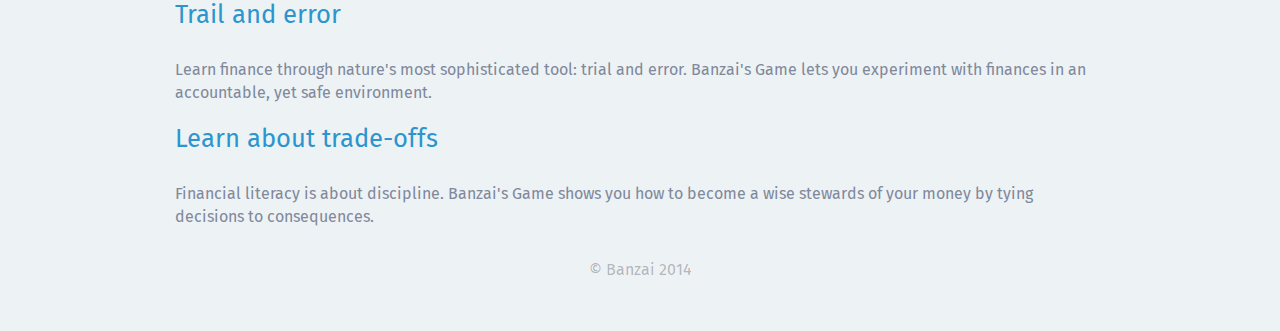
==== commit 24a1d354: "dorky link name" ====
--- a/home.html
+++ b/home.html
@@ -14,7 +14,7 @@
 				<img class="logo" src="./investigate_files/logo.svg">
 				<nav class="nav">
 					<ul>
-						<li><a href="http://teachbanzai.com">Banzai</a></li>
+						<li><a href="http://teachbanzai.com">The Program</a></li>
 						<li><a href="http://join.teachbanzai.com">Exclusivity</a></li>
 						<li><a href="mailto:support@teachbanzai.com">Contact</a></li>
 					</ul>
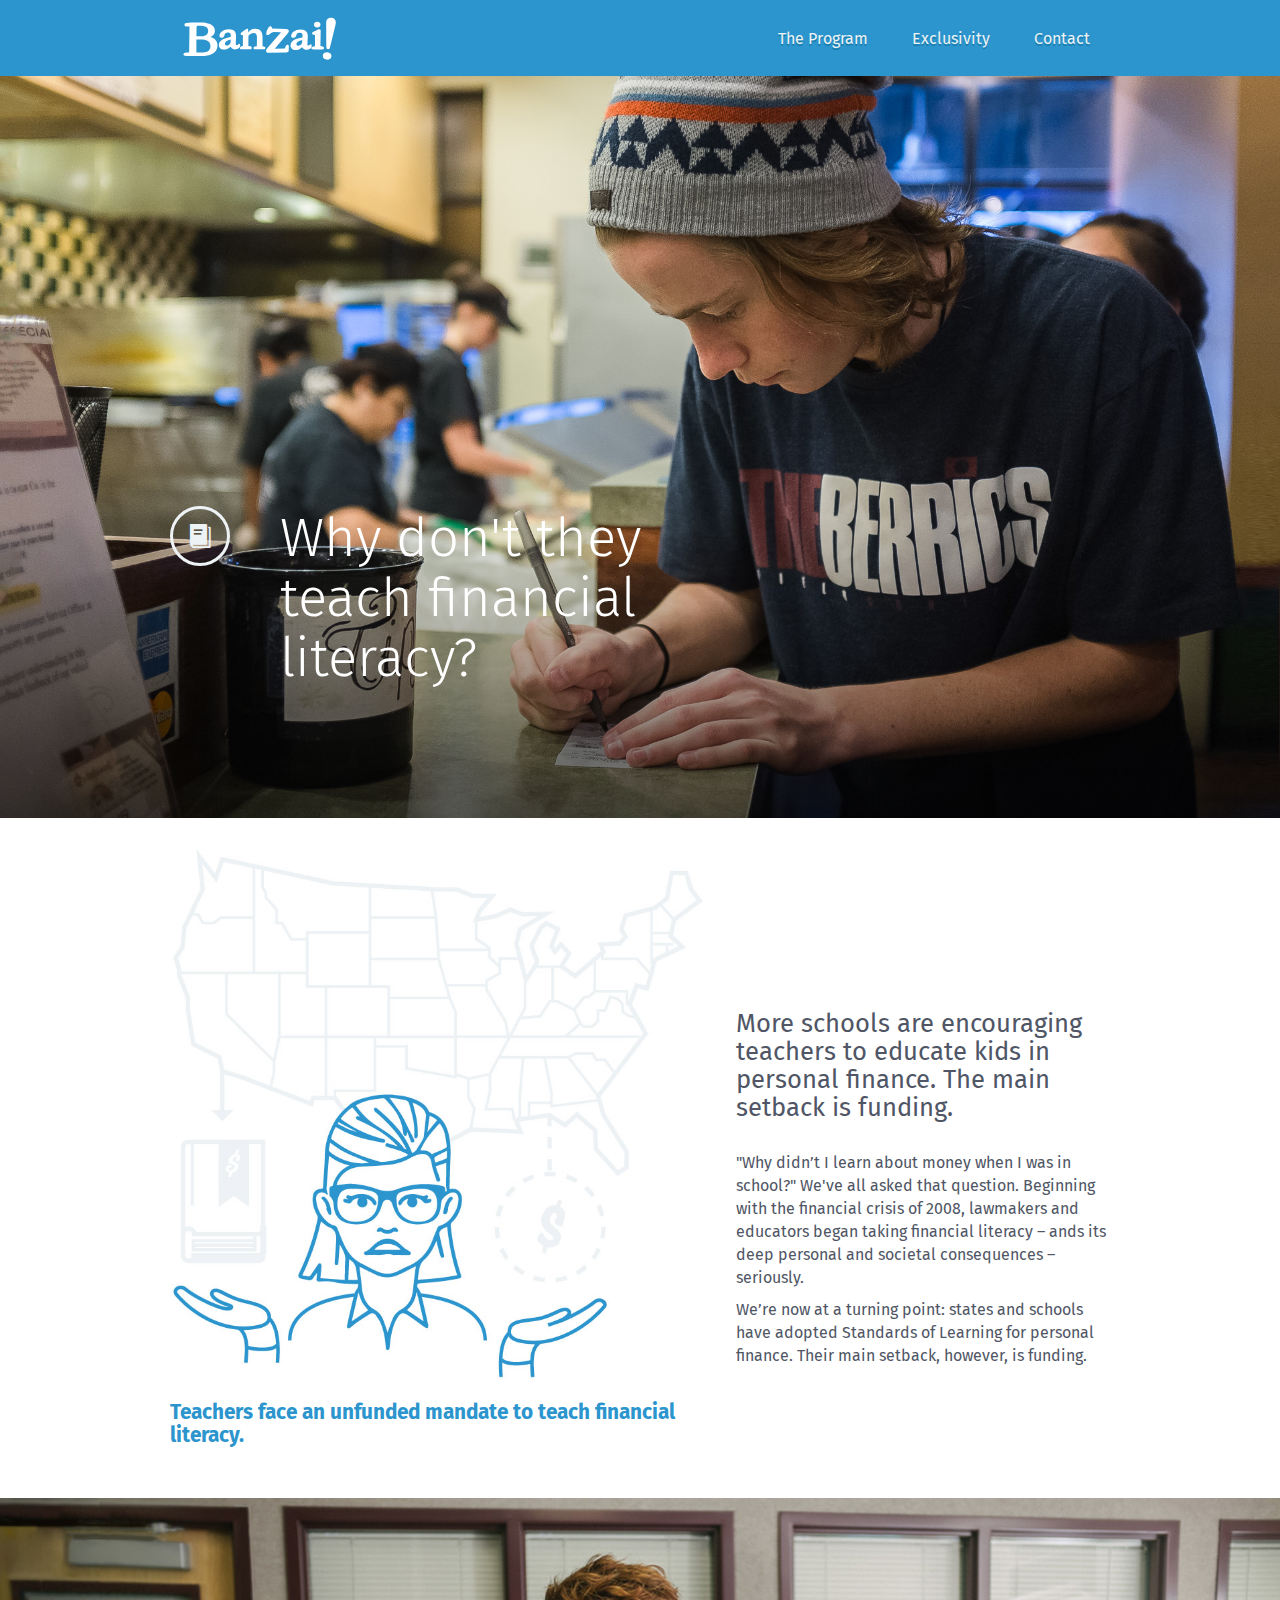
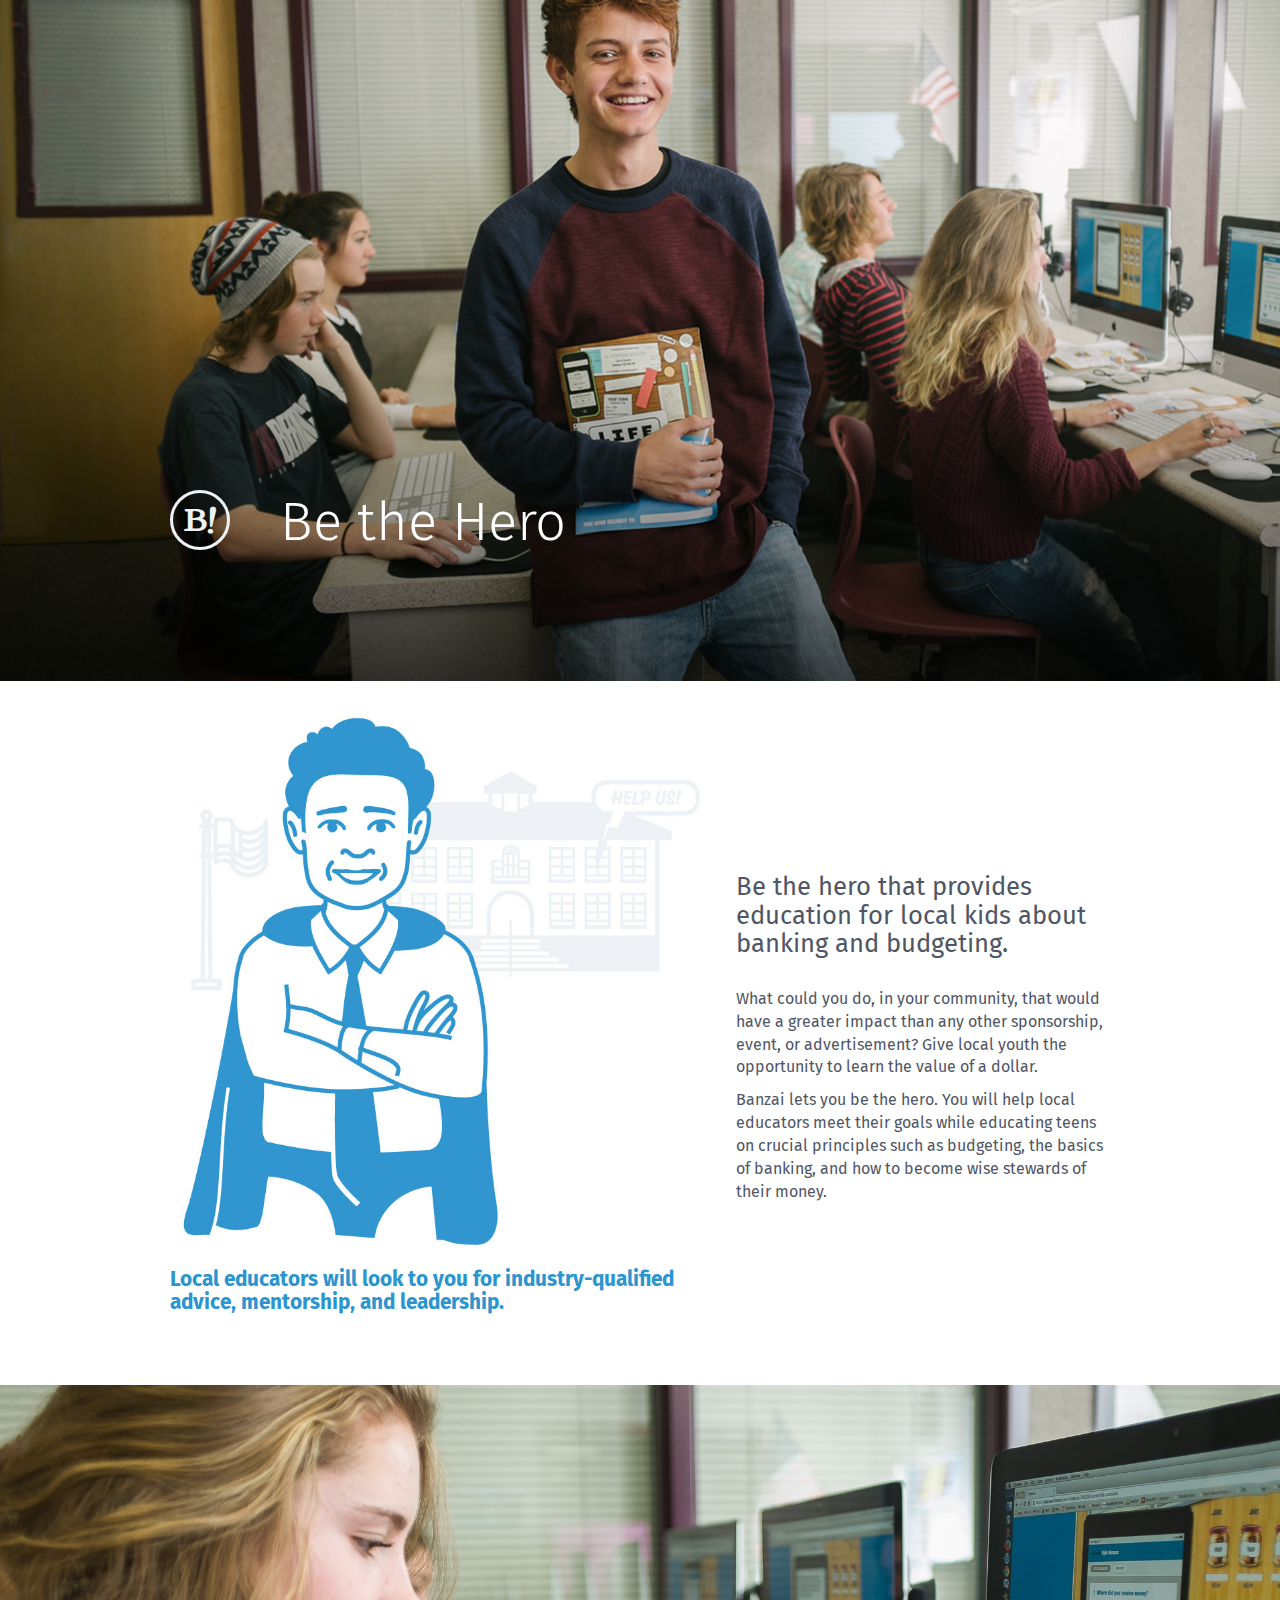
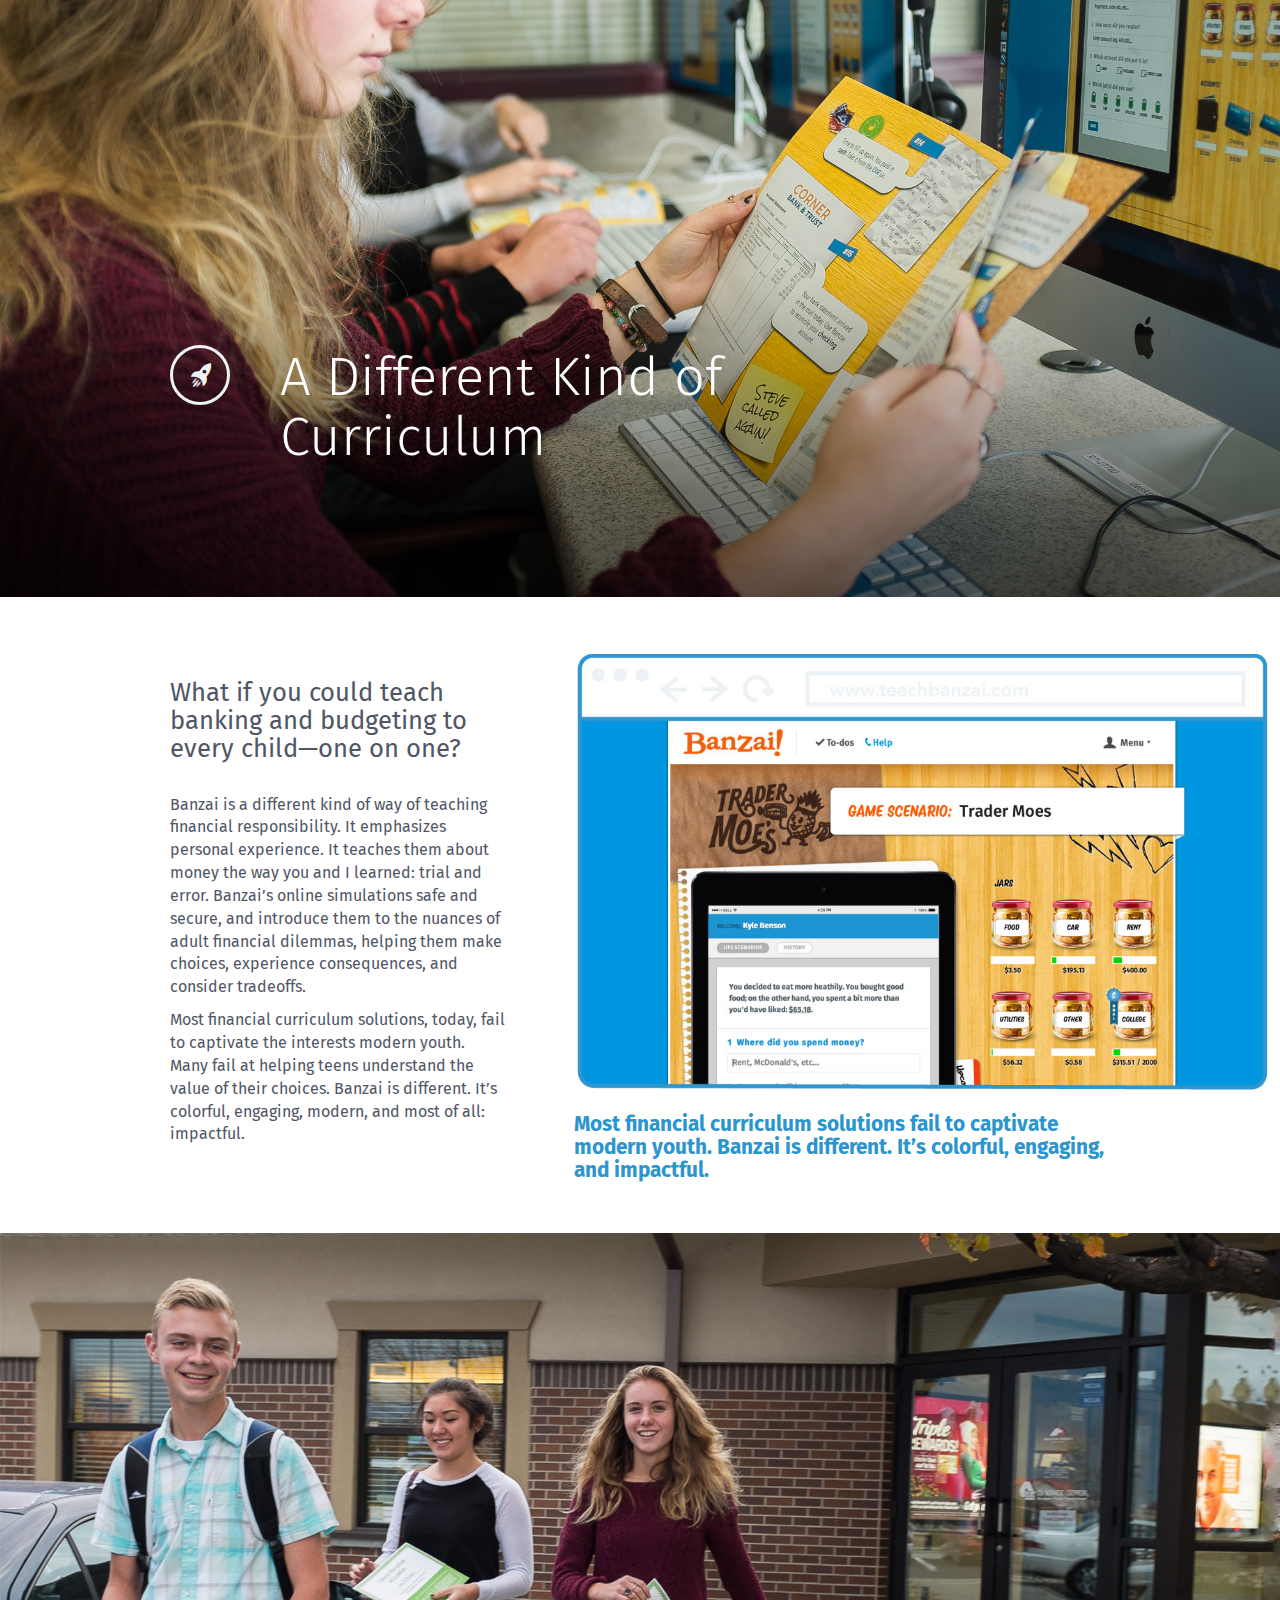
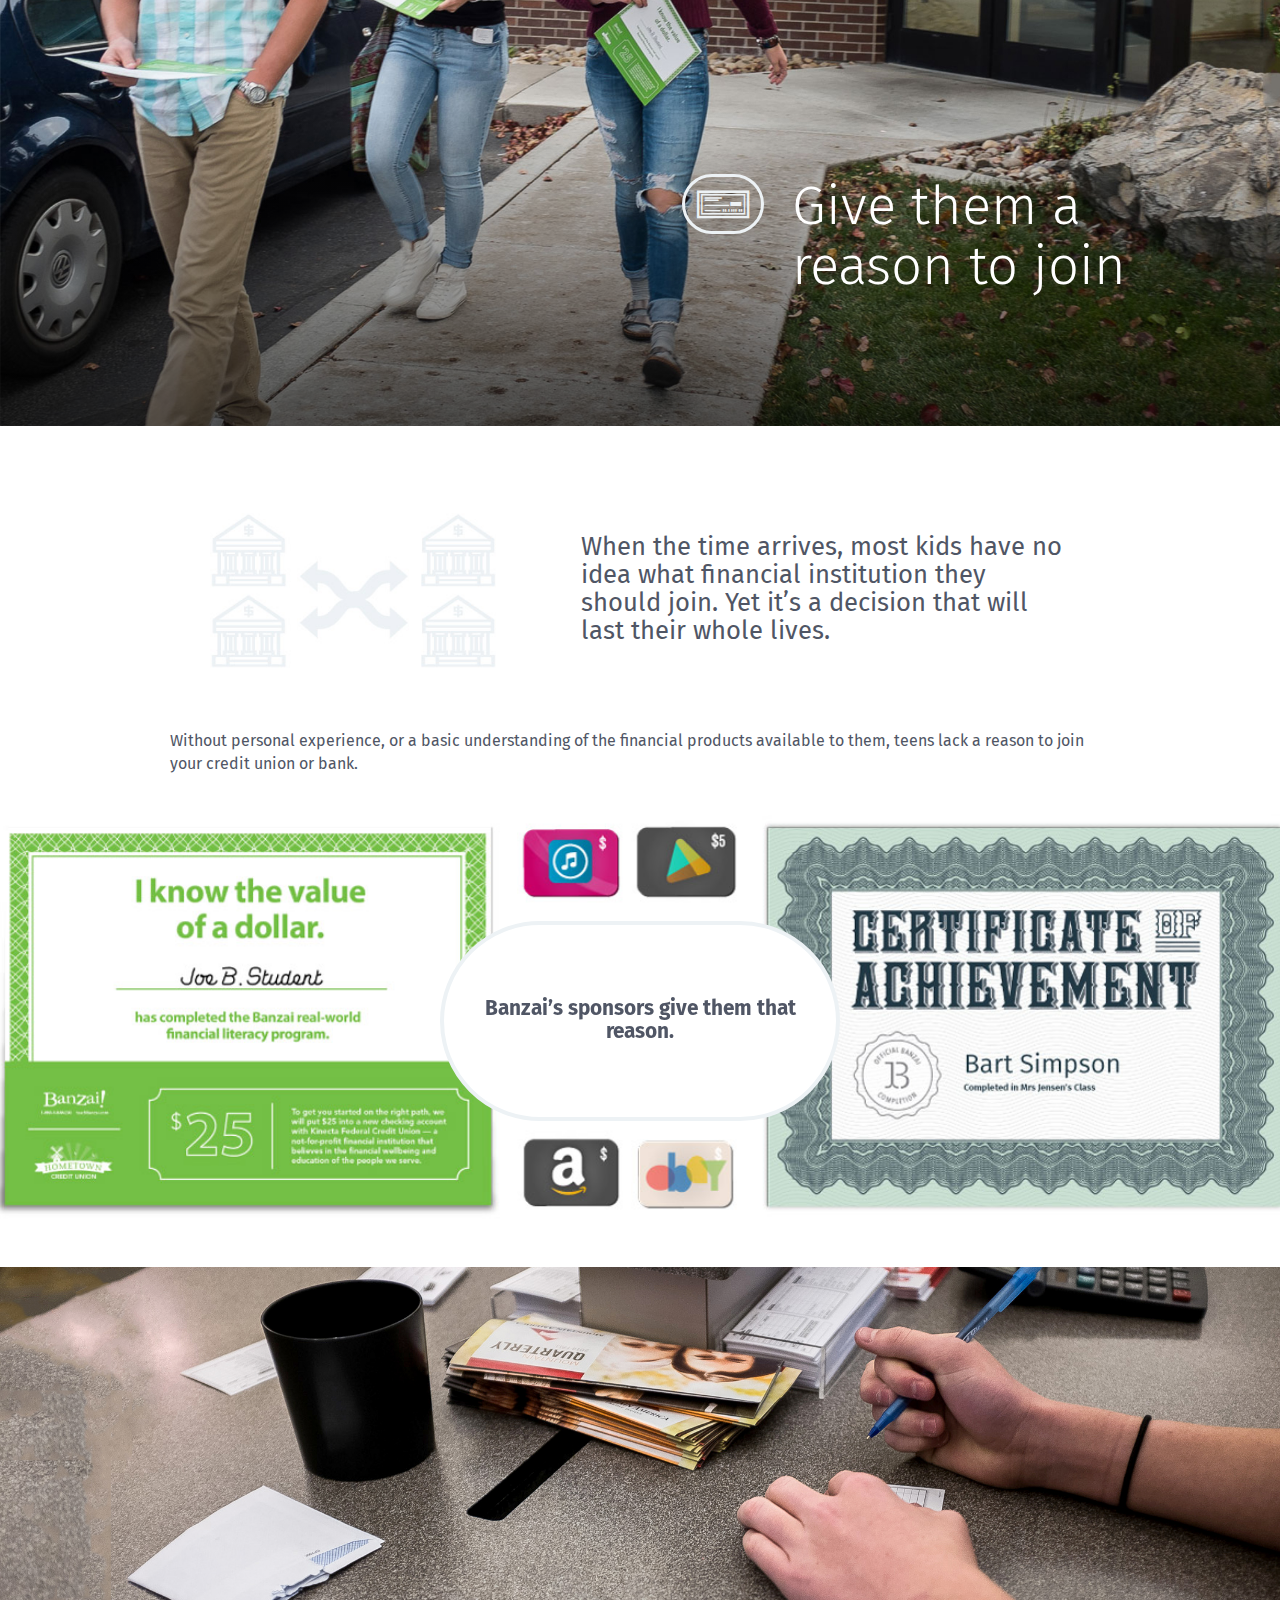
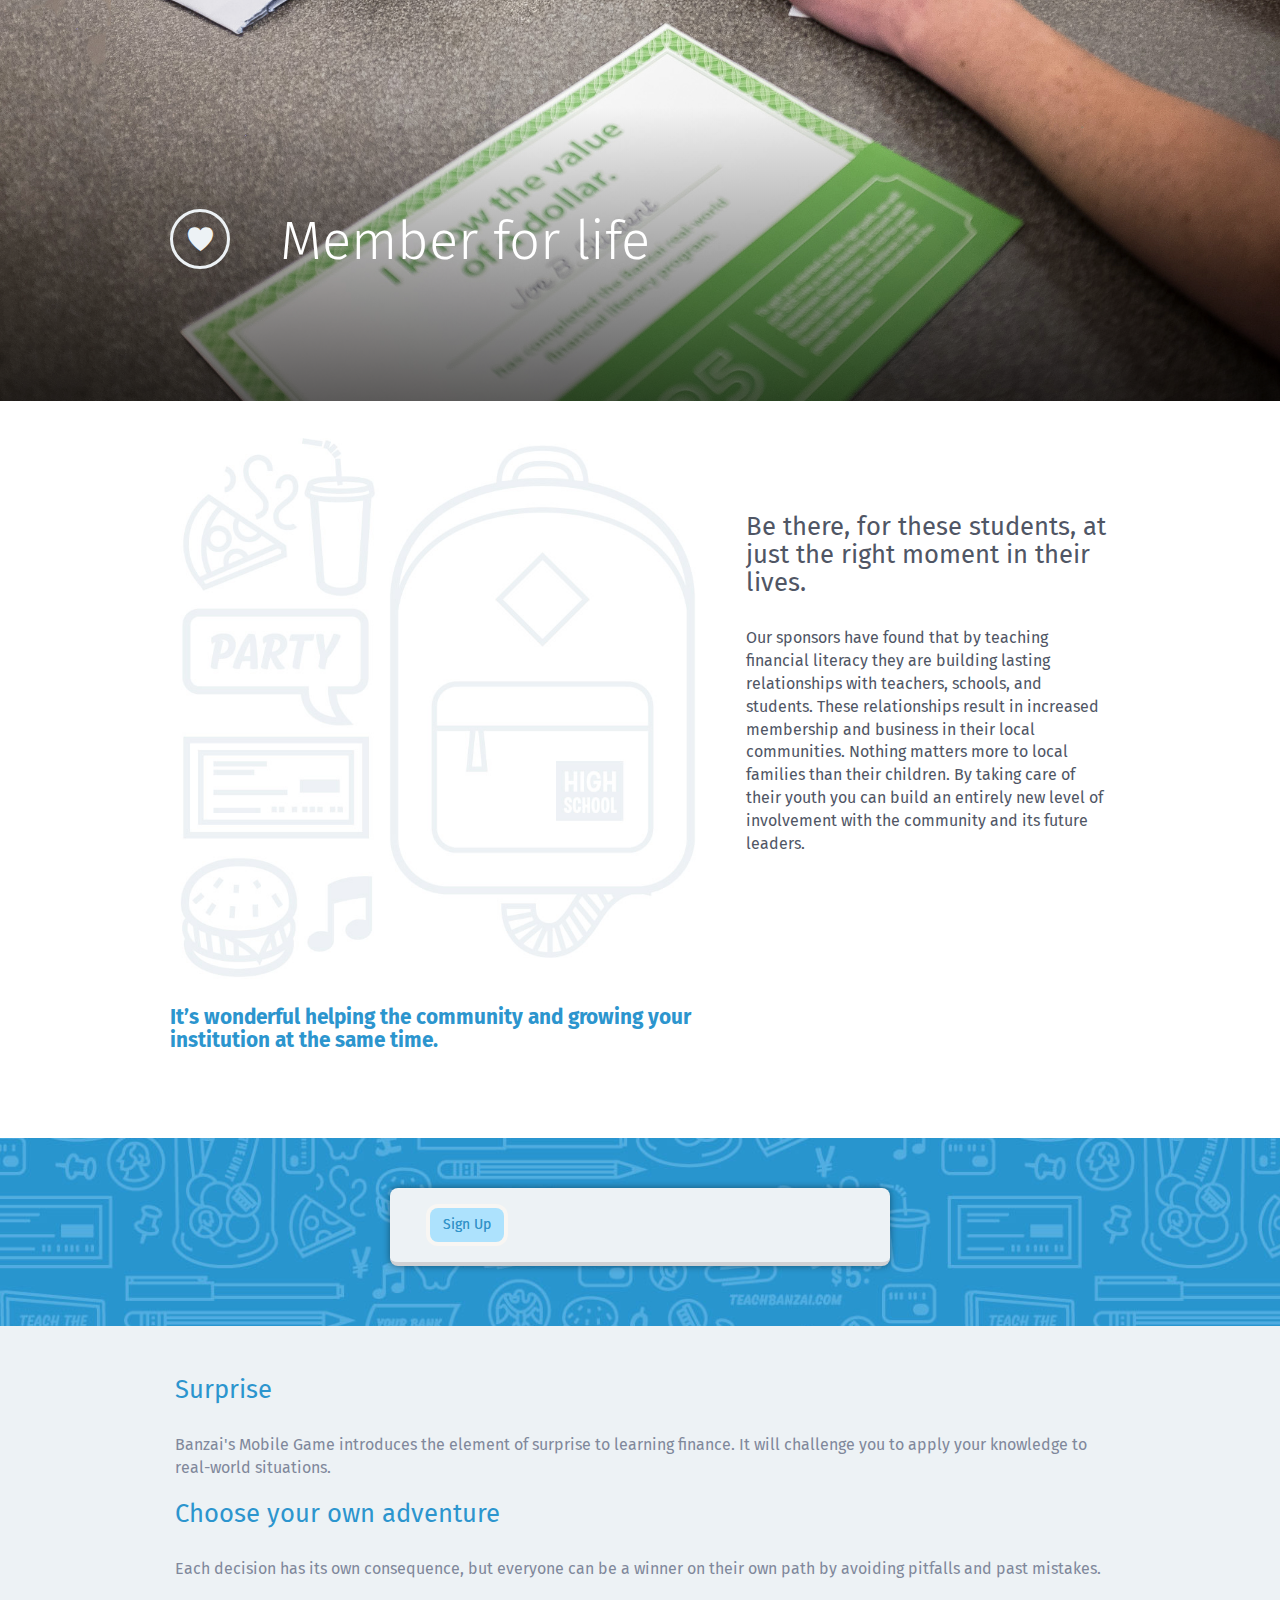
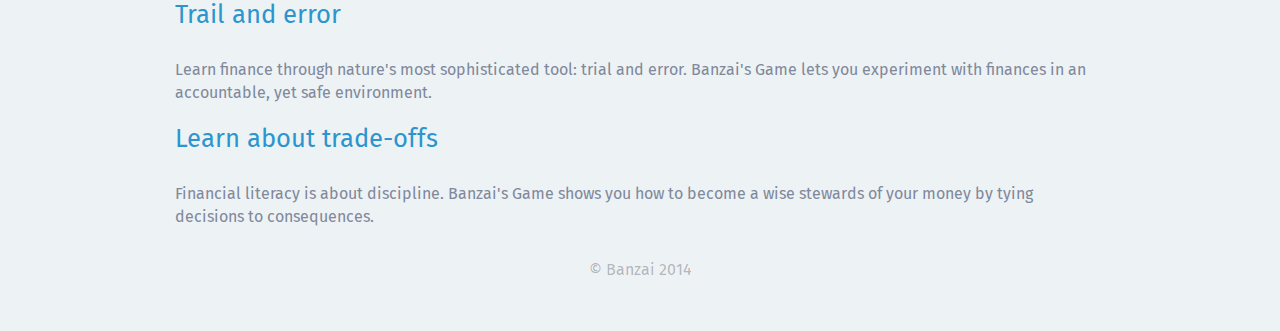
==== commit 1be092ee: "rearrange sections" ====
--- a/home.html
+++ b/home.html
@@ -75,6 +75,34 @@
 				</div>
 			</section>
 		</article>
+		<article id="curriculum">
+			<section class="hero">
+				<img src="./investigate_files/curriculum.jpg">
+				<div class="hero-text">
+					<div class="container">
+						<i class="bz bz-2x bz-rocket-launch"></i>
+						<h2 class="h1">A Different Kind of Curriculum</h2>
+					</div>
+				</div>
+			</section>
+			<section class="container">
+				<div class="row">
+					<div class="col-md-5">
+						<h3>What if you could teach banking and budgeting to every child—one on one?
+						</h3>
+						<p>Banzai is a different kind of way of teaching financial responsibility. It emphasizes personal experience. It teaches them about money the way you and I learned: trial and error. Banzai’s online simulations safe and secure, and introduce them to the nuances of adult financial dilemmas, helping them make choices, experience consequences, and consider tradeoffs.</p>
+						<p>Most financial curriculum solutions, today, fail to captivate the interests modern youth. Many fail at helping teens understand the value of their choices. Banzai is different. It’s colorful, engaging, modern, and most of all: impactful.</p>
+					</div>
+					<div class="col-md-7">
+						<img src="./investigate_files/foot-curriculum.jpg">
+						<div class="subtitle">
+							<h4>Most financial curriculum 
+							solutions fail to captivate modern youth. Banzai is different. It’s colorful, engaging, and impactful.</h4>
+						</div>
+					</div>
+				</div>
+			</section>
+		</article>
 		<article id="reason-to-join">
 			<section class="hero">
 				<img src="./investigate_files/reason-to-join.jpg">
@@ -105,34 +133,6 @@
 					<h4>Banzai’s sponsors give them that reason.</h4>
 				</div>
 			</footer>
-		</article>
-		<article id="curriculum">
-			<section class="hero">
-				<img src="./investigate_files/curriculum.jpg">
-				<div class="hero-text">
-					<div class="container">
-						<i class="bz bz-2x bz-rocket-launch"></i>
-						<h2 class="h1">A Different Kind of Curriculum</h2>
-					</div>
-				</div>
-			</section>
-			<section class="container">
-				<div class="row">
-					<div class="col-md-5">
-						<h3>What if you could teach banking and budgeting to every child—one on one?
-						</h3>
-						<p>Banzai is a different kind of way of teaching financial responsibility. It emphasizes personal experience. It teaches them about money the way you and I learned: trial and error. Banzai’s online simulations safe and secure, and introduce them to the nuances of adult financial dilemmas, helping them make choices, experience consequences, and consider tradeoffs.</p>
-						<p>Most financial curriculum solutions, today, fail to captivate the interests modern youth. Many fail at helping teens understand the value of their choices. Banzai is different. It’s colorful, engaging, modern, and most of all: impactful.</p>
-					</div>
-					<div class="col-md-7">
-						<img src="./investigate_files/foot-curriculum.jpg">
-						<div class="subtitle">
-							<h4>Most financial curriculum 
-							solutions fail to captivate modern youth. Banzai is different. It’s colorful, engaging, and impactful.</h4>
-						</div>
-					</div>
-				</div>
-			</section>
 		</article>
 		<article id="member-for-life">
 			<section class="hero">
